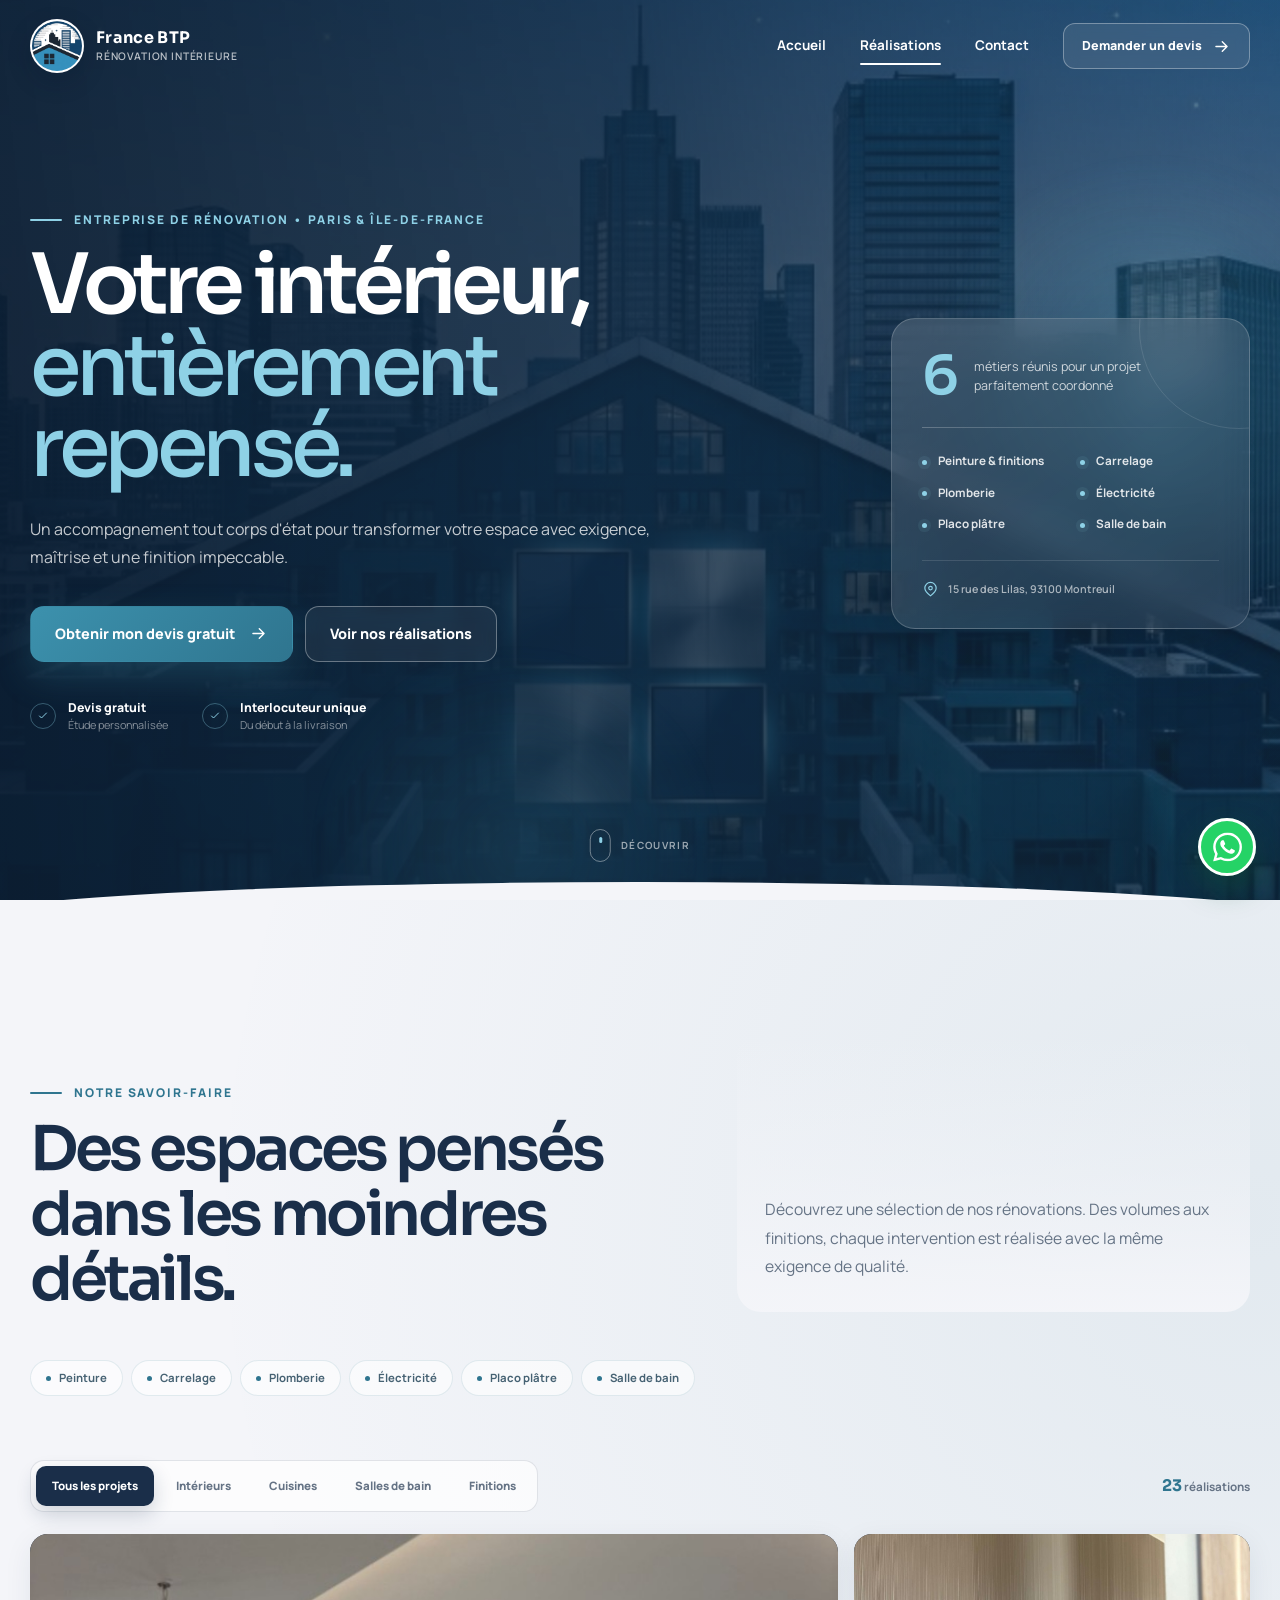
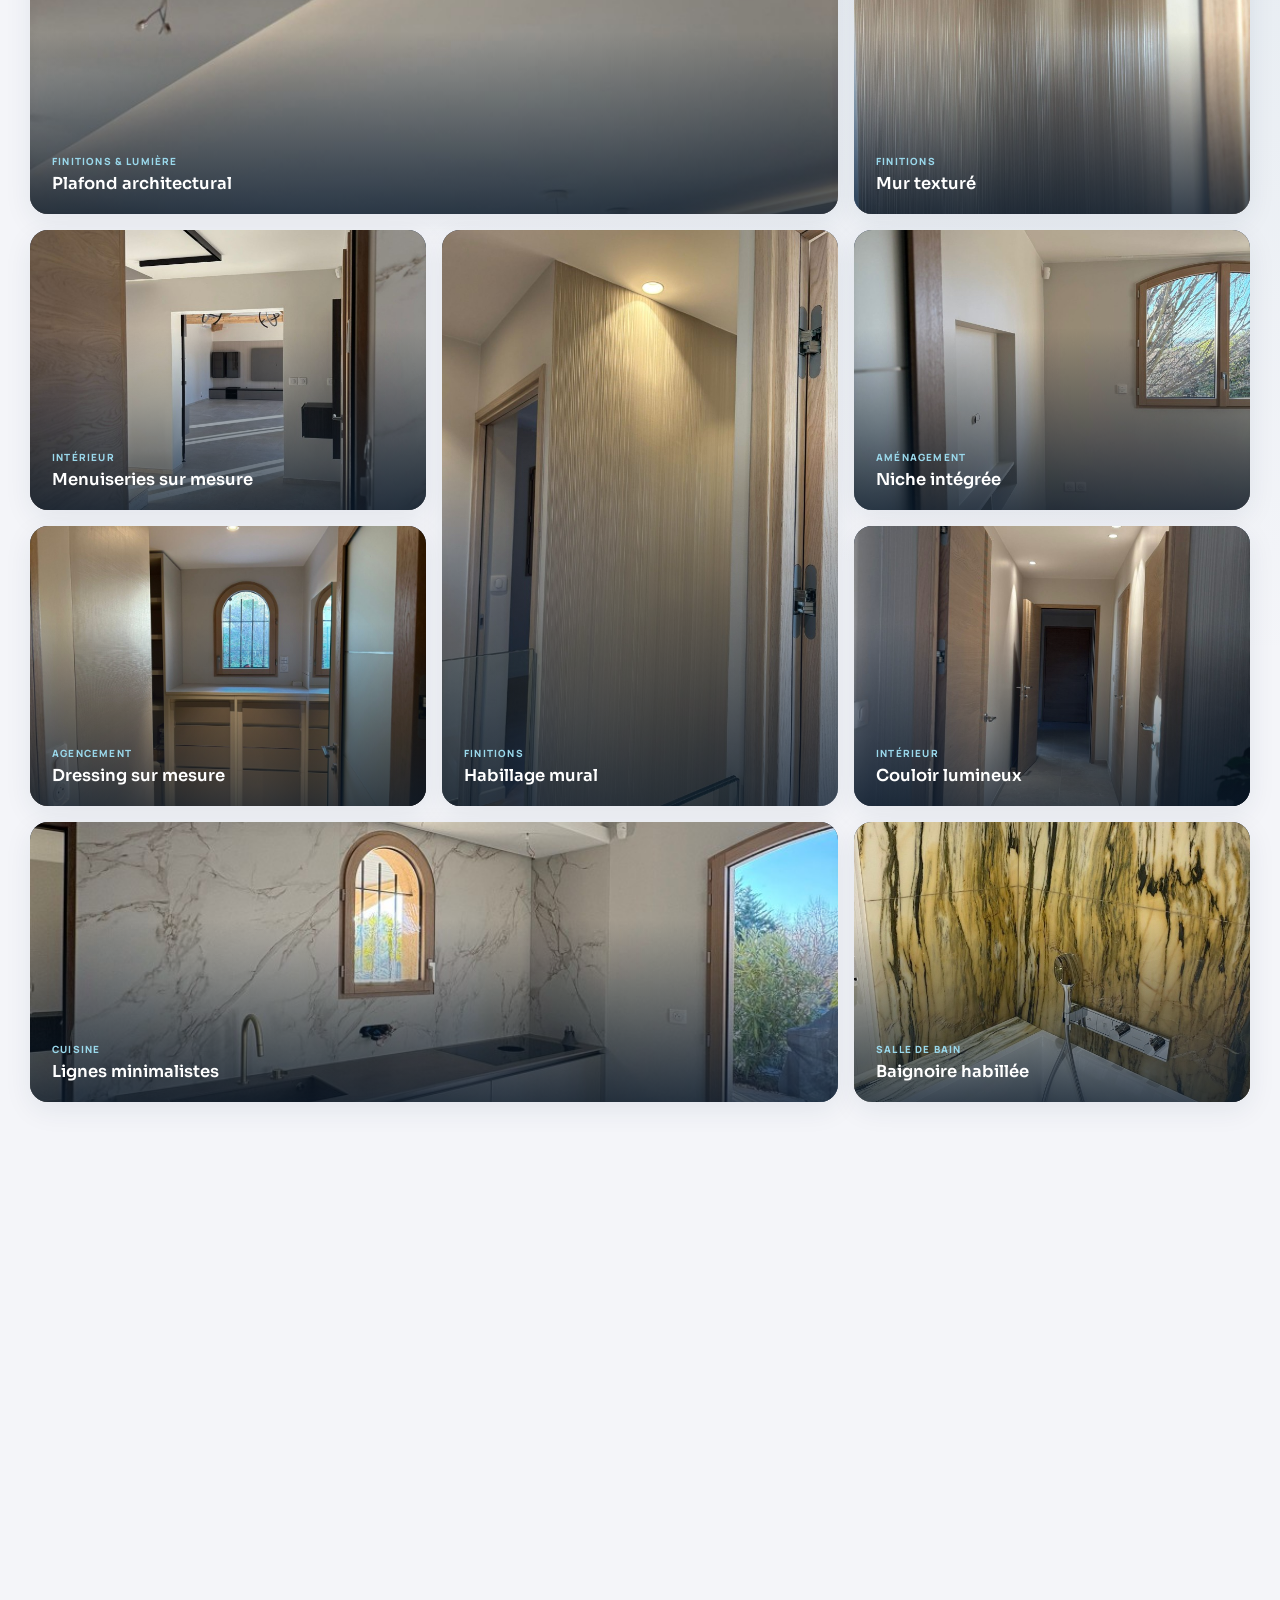
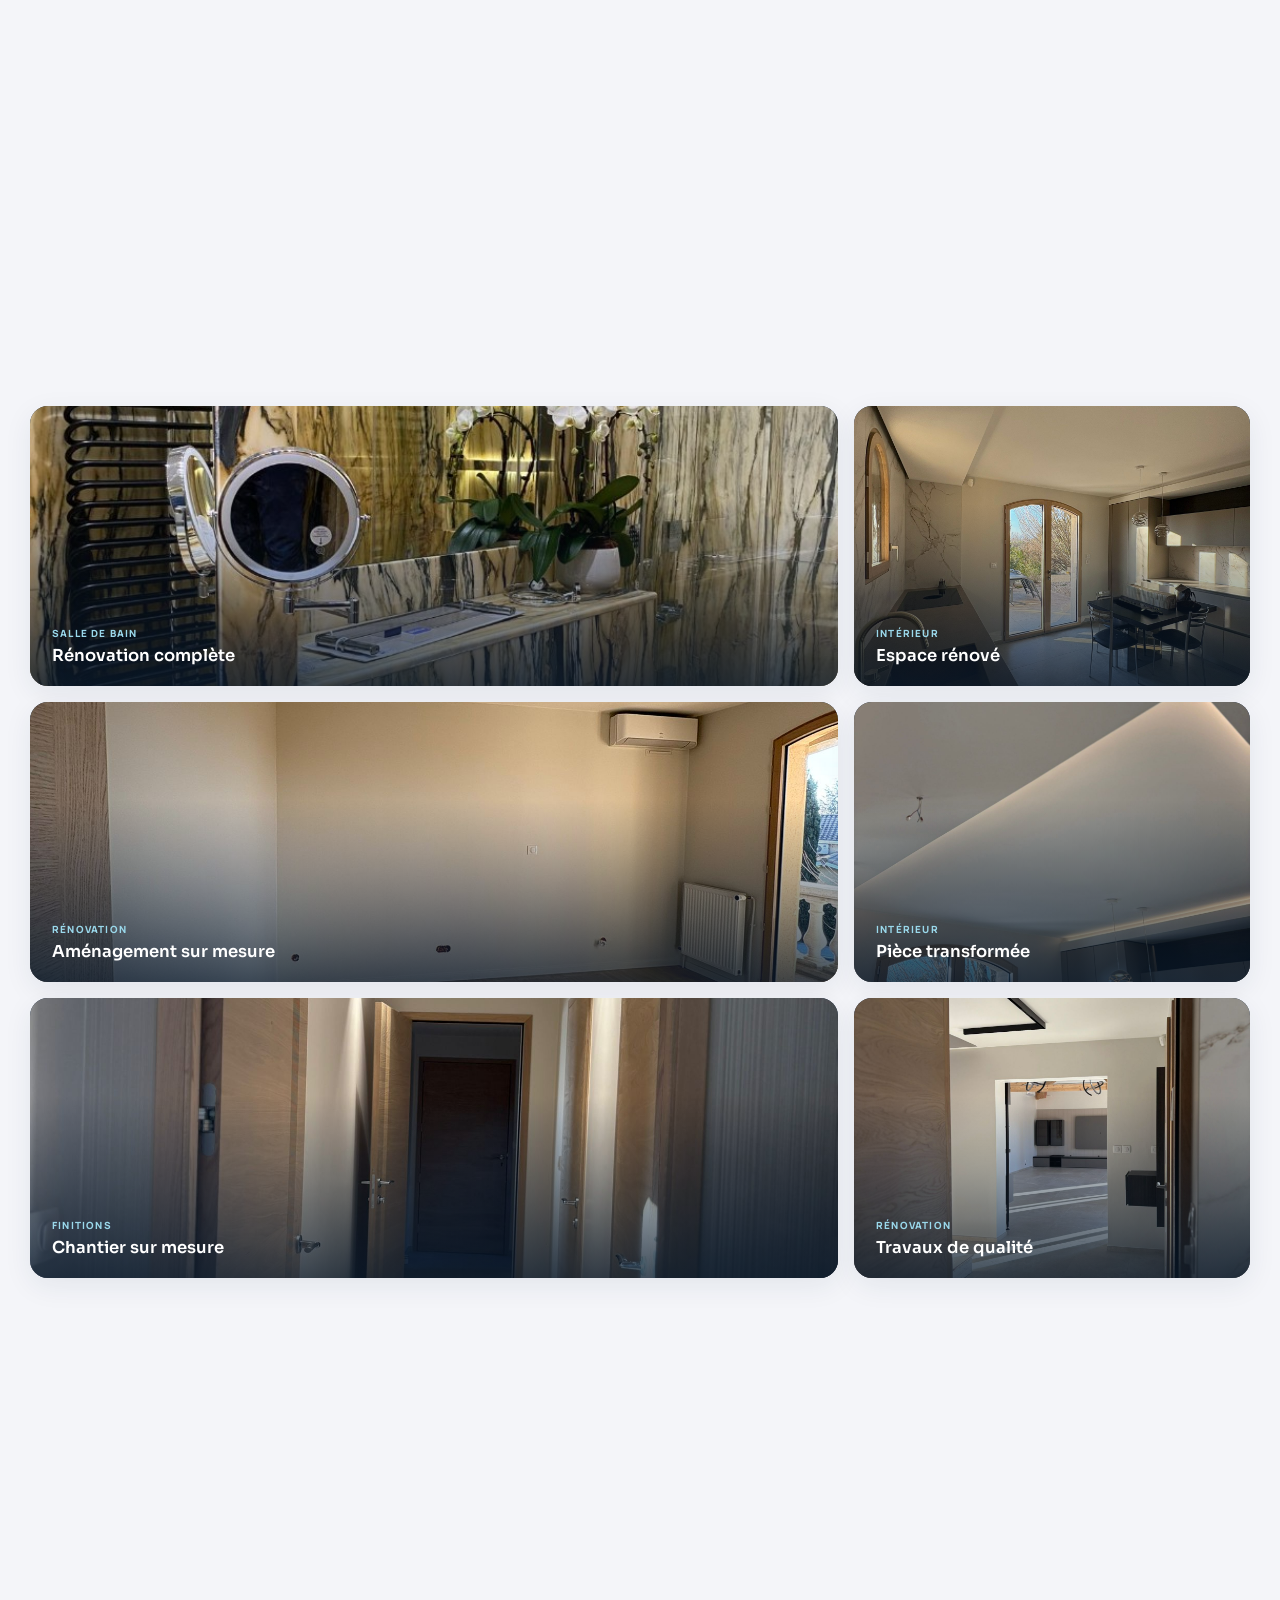
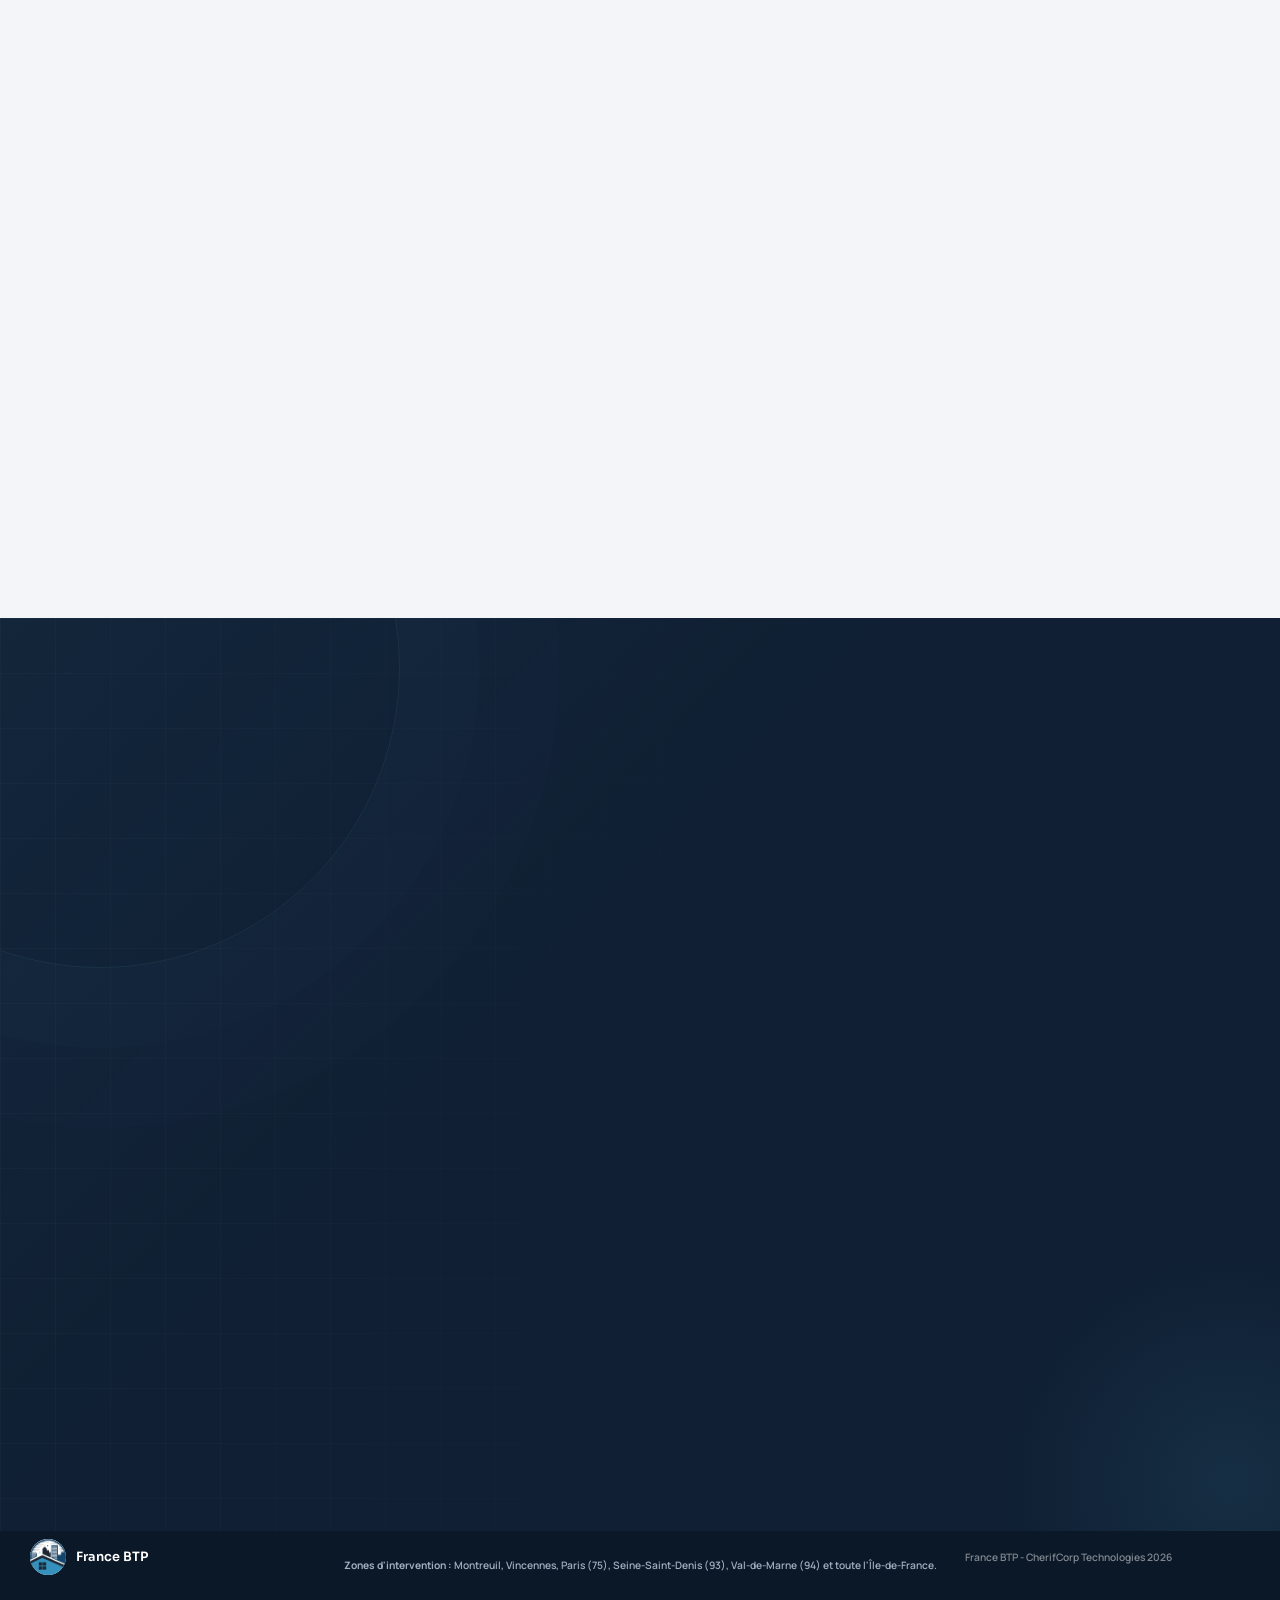
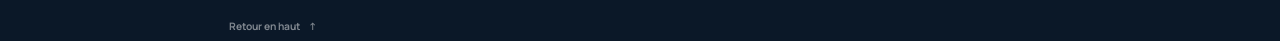
==== index.html @ ab1c6d35 "Enhance SEO, update portfolio layout, add video background and new project images" ====
<!doctype html>
<html lang="fr">
  <head>
    <meta charset="UTF-8" />
    <meta name="viewport" content="width=device-width, initial-scale=1.0" />
    <link rel="icon" type="image/png" href="assets/France_btp_logo_off-removebg-preview.png" />
    <link rel="apple-touch-icon" href="assets/France_btp_logo_off-removebg-preview.png" />
    <meta
      name="description"
      content="France BTP, votre entreprise de rénovation intérieure tout corps d'état (peinture, plomberie, électricité, salle de bain). Intervention rapide à Paris, Montreuil et toute l'Île-de-France."
    />
    <meta name="keywords" content="rénovation intérieure, entreprise de bâtiment, travaux Paris, rénovation Île-de-France, artisan BTP, aménagement sur mesure, devis travaux gratuit" />
    <meta name="theme-color" content="#1a2e49" />
    <title>France BTP | Entreprise de rénovation intérieure - Paris & Île-de-France</title>

    <script type="application/ld+json">
    {
      "@context": "https://schema.org",
      "@type": "HomeAndConstructionBusiness",
      "name": "France BTP",
      "description": "Spécialiste de la rénovation intérieure tout corps d'état.",
      "address": {
        "@type": "PostalAddress",
        "streetAddress": "15 rue des Lilas",
        "addressLocality": "Montreuil",
        "postalCode": "93100",
        "addressCountry": "FR"
      },
      "areaServed": ["Montreuil", "Paris", "Île-de-France"],
      "telephone": "+33665321016"
    }
    </script>
    <link rel="preconnect" href="https://fonts.googleapis.com" />
    <link rel="preconnect" href="https://fonts.gstatic.com" crossorigin />
    <link
      href="https://fonts.googleapis.com/css2?family=Manrope:wght@400;500;600;700;800&family=Sora:wght@500;600;700&display=swap"
      rel="stylesheet"
    />
    <link rel="stylesheet" href="styles.css" />
    <script src="script.js" defer></script>
  </head>

  <body>
    <a class="skip-link" href="#main-content">Aller au contenu</a>

    <header class="site-header" data-header>
      <div class="container nav-shell">
        <a class="brand" href="#accueil" aria-label="France BTP, retour à l'accueil">
          <span class="brand__logo">
            <img src="assets/France_btp_logo_off-removebg-preview.png" alt="Logo France BTP" />
          </span>
          <span class="brand__text">
            <strong>France BTP</strong>
            <small>Rénovation intérieure</small>
          </span>
        </a>

        <button
          class="menu-toggle"
          type="button"
          aria-expanded="false"
          aria-controls="primary-navigation"
          aria-label="Ouvrir le menu"
          data-menu-toggle
        >
          <span></span>
          <span></span>
        </button>

        <nav class="primary-nav" id="primary-navigation" aria-label="Navigation principale" data-nav>
          <a href="#accueil">Accueil</a>
          <a href="#realisations">Réalisations</a>
          <a href="#contact">Contact</a>
          <a class="nav-cta" href="#contact">
            Demander un devis
            <svg viewBox="0 0 24 24" aria-hidden="true">
              <path d="M5 12h14M13 6l6 6-6 6" />
            </svg>
          </a>
        </nav>
      </div>
    </header>

    <main id="main-content">
      <section class="hero" id="accueil" aria-labelledby="hero-title">
        <div class="hero__media" aria-hidden="true"></div>
        <div class="hero__overlay" aria-hidden="true"></div>
        <div class="hero__glow hero__glow--one" aria-hidden="true"></div>
        <div class="hero__glow hero__glow--two" aria-hidden="true"></div>

        <div class="container hero__inner">
          <div class="hero__content" data-reveal>
            <p class="eyebrow eyebrow--light">
              <span></span>
              Entreprise de rénovation • Paris & Île-de-France
            </p>
            <h1 id="hero-title">
              Votre intérieur,<br />
              <span>entièrement repensé.</span>
            </h1>
            <p class="hero__lead">
              Un accompagnement tout corps d'état pour transformer votre espace avec exigence,
              maîtrise et une finition impeccable.
            </p>

            <div class="hero__actions">
              <a class="button button--primary" href="#contact">
                Obtenir mon devis gratuit
                <svg viewBox="0 0 24 24" aria-hidden="true">
                  <path d="M5 12h14M13 6l6 6-6 6" />
                </svg>
              </a>
              <a class="button button--ghost" href="#realisations">
                Voir nos réalisations
              </a>
            </div>

            <div class="hero__proof" aria-label="Nos engagements">
              <div>
                <svg viewBox="0 0 24 24" aria-hidden="true">
                  <path d="m5 12 4 4L19 6" />
                </svg>
                <span><strong>Devis gratuit</strong><small>Étude personnalisée</small></span>
              </div>
              <div>
                <svg viewBox="0 0 24 24" aria-hidden="true">
                  <path d="m5 12 4 4L19 6" />
                </svg>
                <span><strong>Interlocuteur unique</strong><small>Du début à la livraison</small></span>
              </div>
            </div>
          </div>

          <aside class="hero-card" aria-label="Expertises France BTP" data-reveal data-reveal-delay="180">
            <div class="hero-card__top">
              <span class="hero-card__number">6</span>
              <p>métiers réunis pour un projet parfaitement coordonné</p>
            </div>
            <div class="hero-card__line"></div>
            <ul>
              <li>Peinture & finitions</li>
              <li>Carrelage</li>
              <li>Plomberie</li>
              <li>Électricité</li>
              <li>Placo plâtre</li>
              <li>Salle de bain</li>
            </ul>
            <address>
              <svg viewBox="0 0 24 24" aria-hidden="true">
                <path d="M20 10c0 5-8 11-8 11S4 15 4 10a8 8 0 1 1 16 0Z" />
                <circle cx="12" cy="10" r="2.5" />
              </svg>
              15 rue des Lilas, 93100 Montreuil
            </address>
          </aside>
        </div>

        <a class="scroll-cue" href="#realisations" aria-label="Découvrir nos réalisations">
          <span class="scroll-cue__mouse"><i></i></span>
          <small>Découvrir</small>
        </a>

        <div class="hero__curve" aria-hidden="true"></div>
      </section>

      <section class="portfolio section-pad" id="realisations" aria-labelledby="portfolio-title">
        <div class="container">
          <div class="section-heading" data-reveal>
            <div>
              <p class="eyebrow">
                <span></span>
                Notre savoir-faire
              </p>
              <h2 id="portfolio-title">Des espaces pensés<br />dans les moindres détails.</h2>
            </div>
            <div class="section-heading__right">
              <video
                class="section-heading__video"
                src="assets/Genarate_a_vidoe_D_graphic_d.mp4"
                autoplay
                muted
                loop
                playsinline
                aria-hidden="true"
              ></video>
              <div class="section-heading__video-overlay" aria-hidden="true"></div>
              <p>
                Découvrez une sélection de nos rénovations. Des volumes aux finitions, chaque
                intervention est réalisée avec la même exigence de qualité.
              </p>
            </div>
          </div>

          <div class="service-chips" aria-label="Nos spécialités" data-reveal>
            <span>Peinture</span>
            <span>Carrelage</span>
            <span>Plomberie</span>
            <span>Électricité</span>
            <span>Placo plâtre</span>
            <span>Salle de bain</span>
          </div>

          <div class="gallery-toolbar" data-reveal>
            <div class="gallery-filters" role="group" aria-label="Filtrer les réalisations">
              <button class="is-active" type="button" data-filter="all">Tous les projets</button>
              <button type="button" data-filter="interieur">Intérieurs</button>
              <button type="button" data-filter="cuisine">Cuisines</button>
              <button type="button" data-filter="salle-de-bain">Salles de bain</button>
              <button type="button" data-filter="finition">Finitions</button>
            </div>
            <p><span data-project-count>23</span> réalisations</p>
          </div>

          <div class="portfolio-grid" data-gallery>
            <article class="project-card project-card--wide" data-category="interieur finition" data-reveal>
              <button
                class="project-card__button"
                type="button"
                data-lightbox="assets/portfolio-01.png"
                data-title="Plafond architectural & éclairage"
              >
                <img
                  src="assets/portfolio-01.png"
                  alt="Plafond architectural avec éclairage indirect dans une cuisine rénovée"
                  width="768"
                  height="1024"
                />
                <span class="project-card__shade"></span>
                <span class="project-card__content">
                  <small>Finitions & lumière</small>
                  <strong>Plafond architectural</strong>
                </span>
                <span class="project-card__open" aria-hidden="true">
                  <svg viewBox="0 0 24 24"><path d="M8 3H3v5M16 3h5v5M8 21H3v-5M16 21h5v-5" /></svg>
                </span>
              </button>
            </article>

            <article class="project-card" data-category="finition interieur" data-reveal>
              <button
                class="project-card__button"
                type="button"
                data-lightbox="assets/portfolio-02.png"
                data-title="Revêtement mural texturé"
              >
                <img
                  src="assets/portfolio-02.png"
                  alt="Mur décoratif texturé aux tons naturels"
                  width="768"
                  height="1024"
                  loading="lazy"
                />
                <span class="project-card__shade"></span>
                <span class="project-card__content"><small>Finitions</small><strong>Mur texturé</strong></span>
                <span class="project-card__open" aria-hidden="true">
                  <svg viewBox="0 0 24 24"><path d="M8 3H3v5M16 3h5v5M8 21H3v-5M16 21h5v-5" /></svg>
                </span>
              </button>
            </article>

            <article class="project-card" data-category="interieur finition" data-reveal>
              <button
                class="project-card__button"
                type="button"
                data-lightbox="assets/portfolio-03.png"
                data-title="Menuiseries & circulation"
              >
                <img
                  src="assets/portfolio-03.png"
                  alt="Passage intérieur rénové avec menuiseries bois"
                  width="768"
                  height="1024"
                  loading="lazy"
                />
                <span class="project-card__shade"></span>
                <span class="project-card__content"><small>Intérieur</small><strong>Menuiseries sur mesure</strong></span>
                <span class="project-card__open" aria-hidden="true">
                  <svg viewBox="0 0 24 24"><path d="M8 3H3v5M16 3h5v5M8 21H3v-5M16 21h5v-5" /></svg>
                </span>
              </button>
            </article>

            <article class="project-card project-card--tall" data-category="interieur finition" data-reveal>
              <button
                class="project-card__button"
                type="button"
                data-lightbox="assets/portfolio-04.png"
                data-title="Habillage mural & éclairage"
              >
                <img
                  src="assets/portfolio-04.png"
                  alt="Habillage mural texturé éclairé par un spot encastré"
                  width="768"
                  height="1024"
                  loading="lazy"
                />
                <span class="project-card__shade"></span>
                <span class="project-card__content"><small>Finitions</small><strong>Habillage mural</strong></span>
                <span class="project-card__open" aria-hidden="true">
                  <svg viewBox="0 0 24 24"><path d="M8 3H3v5M16 3h5v5M8 21H3v-5M16 21h5v-5" /></svg>
                </span>
              </button>
            </article>

            <article class="project-card project-card--wide" data-category="cuisine interieur" data-reveal>
              <button
                class="project-card__button"
                type="button"
                data-lightbox="assets/portfolio-05.png"
                data-title="Cuisine minimaliste"
              >
                <img
                  src="assets/portfolio-05.png"
                  alt="Cuisine rénovée minimaliste avec crédence effet marbre"
                  width="768"
                  height="1024"
                  loading="lazy"
                />
                <span class="project-card__shade"></span>
                <span class="project-card__content"><small>Cuisine</small><strong>Lignes minimalistes</strong></span>
                <span class="project-card__open" aria-hidden="true">
                  <svg viewBox="0 0 24 24"><path d="M8 3H3v5M16 3h5v5M8 21H3v-5M16 21h5v-5" /></svg>
                </span>
              </button>
            </article>

            <article class="project-card" data-category="interieur" data-reveal>
              <button
                class="project-card__button"
                type="button"
                data-lightbox="assets/portfolio-06.png"
                data-title="Aménagement mural intégré"
              >
                <img
                  src="assets/portfolio-06.png"
                  alt="Pièce claire avec niche murale intégrée"
                  width="768"
                  height="1024"
                  loading="lazy"
                />
                <span class="project-card__shade"></span>
                <span class="project-card__content"><small>Aménagement</small><strong>Niche intégrée</strong></span>
                <span class="project-card__open" aria-hidden="true">
                  <svg viewBox="0 0 24 24"><path d="M8 3H3v5M16 3h5v5M8 21H3v-5M16 21h5v-5" /></svg>
                </span>
              </button>
            </article>

            <article class="project-card" data-category="interieur finition" data-reveal>
              <button
                class="project-card__button"
                type="button"
                data-lightbox="assets/portfolio-07.png"
                data-title="Dressing sur mesure"
              >
                <img
                  src="assets/portfolio-07.png"
                  alt="Dressing sur mesure autour d'une fenêtre cintrée"
                  width="768"
                  height="1024"
                  loading="lazy"
                />
                <span class="project-card__shade"></span>
                <span class="project-card__content"><small>Agencement</small><strong>Dressing sur mesure</strong></span>
                <span class="project-card__open" aria-hidden="true">
                  <svg viewBox="0 0 24 24"><path d="M8 3H3v5M16 3h5v5M8 21H3v-5M16 21h5v-5" /></svg>
                </span>
              </button>
            </article>

            <article class="project-card project-card--wide" data-category="interieur finition" data-reveal>
              <button
                class="project-card__button"
                type="button"
                data-lightbox="assets/portfolio-08.png"
                data-title="Rénovation complète d'une chambre"
              >
                <img
                  src="assets/portfolio-08.png"
                  alt="Chambre rénovée avec parquet et murs aux tons doux"
                  width="768"
                  height="1024"
                  loading="lazy"
                />
                <span class="project-card__shade"></span>
                <span class="project-card__content"><small>Intérieur</small><strong>Chambre rénovée</strong></span>
                <span class="project-card__open" aria-hidden="true">
                  <svg viewBox="0 0 24 24"><path d="M8 3H3v5M16 3h5v5M8 21H3v-5M16 21h5v-5" /></svg>
                </span>
              </button>
            </article>

            <article class="project-card" data-category="interieur finition" data-reveal>
              <button
                class="project-card__button"
                type="button"
                data-lightbox="assets/portfolio-09.png"
                data-title="Circulation intérieure"
              >
                <img
                  src="assets/portfolio-09.png"
                  alt="Couloir rénové avec portes bois et spots encastrés"
                  width="768"
                  height="1024"
                  loading="lazy"
                />
                <span class="project-card__shade"></span>
                <span class="project-card__content"><small>Intérieur</small><strong>Couloir lumineux</strong></span>
                <span class="project-card__open" aria-hidden="true">
                  <svg viewBox="0 0 24 24"><path d="M8 3H3v5M16 3h5v5M8 21H3v-5M16 21h5v-5" /></svg>
                </span>
              </button>
            </article>

            <article class="project-card project-card--wide" data-category="salle-de-bain" data-reveal>
              <button
                class="project-card__button"
                type="button"
                data-lightbox="assets/portfolio-10.png"
                data-title="Vasque en pierre naturelle"
              >
                <img
                  src="assets/portfolio-10.png"
                  alt="Vasque et murs en pierre naturelle dans une salle de bain"
                  width="768"
                  height="1024"
                  loading="lazy"
                />
                <span class="project-card__shade"></span>
                <span class="project-card__content"><small>Salle de bain</small><strong>Pierre naturelle</strong></span>
                <span class="project-card__open" aria-hidden="true">
                  <svg viewBox="0 0 24 24"><path d="M8 3H3v5M16 3h5v5M8 21H3v-5M16 21h5v-5" /></svg>
                </span>
              </button>
            </article>

            <article class="project-card" data-category="salle-de-bain" data-reveal>
              <button
                class="project-card__button"
                type="button"
                data-lightbox="assets/portfolio-11.png"
                data-title="Baignoire & marbre"
              >
                <img
                  src="assets/portfolio-11.png"
                  alt="Baignoire encastrée entourée de marbre veiné"
                  width="768"
                  height="1024"
                  loading="lazy"
                />
                <span class="project-card__shade"></span>
                <span class="project-card__content"><small>Salle de bain</small><strong>Baignoire habillée</strong></span>
                <span class="project-card__open" aria-hidden="true">
                  <svg viewBox="0 0 24 24"><path d="M8 3H3v5M16 3h5v5M8 21H3v-5M16 21h5v-5" /></svg>
                </span>
              </button>
            </article>

            <article class="project-card project-card--wide" data-category="cuisine interieur" data-reveal>
              <button
                class="project-card__button"
                type="button"
                data-lightbox="assets/portfolio-12.png"
                data-title="Cuisine ouverte sur l'extérieur"
              >
                <img
                  src="assets/portfolio-12.png"
                  alt="Cuisine contemporaine rénovée ouverte sur une terrasse"
                  width="768"
                  height="1024"
                  loading="lazy"
                />
                <span class="project-card__shade"></span>
                <span class="project-card__content"><small>Cuisine</small><strong>Espace ouvert & fluide</strong></span>
                <span class="project-card__open" aria-hidden="true">
                  <svg viewBox="0 0 24 24"><path d="M8 3H3v5M16 3h5v5M8 21H3v-5M16 21h5v-5" /></svg>
                </span>
              </button>
            </article>

            <article class="project-card project-card--wide" data-category="salle-de-bain" data-reveal>
              <button
                class="project-card__button"
                type="button"
                data-lightbox="assets/portfolio-13.png"
                data-title="Salle de bain complète"
              >
                <img
                  src="assets/portfolio-13.png"
                  alt="Salle de bain complète en pierre avec douche vitrée"
                  width="768"
                  height="1024"
                  loading="lazy"
                />
                <span class="project-card__shade"></span>
                <span class="project-card__content"><small>Salle de bain</small><strong>Rénovation complète</strong></span>
                <span class="project-card__open" aria-hidden="true">
                  <svg viewBox="0 0 24 24"><path d="M8 3H3v5M16 3h5v5M8 21H3v-5M16 21h5v-5" /></svg>
                </span>
              </button>
            </article>
            <!-- Photos2 batch -->
            <article class="project-card project-card--wide" data-category="interieur finition" data-reveal>
              <button
                class="project-card__button"
                type="button"
                data-lightbox="assets/Photos2/WhatsApp Image 2026-07-21.jpeg"
                data-title="Rénovation intérieure"
              >
                <img
                  src="assets/Photos2/WhatsApp Image 2026-07-21.jpeg"
                  alt="Rénovation intérieure par France BTP"
                  width="768"
                  height="1024"
                  loading="lazy"
                />
                <span class="project-card__shade"></span>
                <span class="project-card__content"><small>Rénovation</small><strong>Aménagement sur mesure</strong></span>
                <span class="project-card__open" aria-hidden="true">
                  <svg viewBox="0 0 24 24"><path d="M8 3H3v5M16 3h5v5M8 21H3v-5M16 21h5v-5" /></svg>
                </span>
              </button>
            </article>

            <article class="project-card" data-category="interieur" data-reveal>
              <button
                class="project-card__button"
                type="button"
                data-lightbox="assets/Photos2/WhatsApp Image 2026-07-21 at 10.47.23 AM.jpeg"
                data-title="Travaux intérieurs"
              >
                <img
                  src="assets/Photos2/WhatsApp Image 2026-07-21 at 10.47.23 AM.jpeg"
                  alt="Travaux intérieurs réalisés par France BTP"
                  width="768"
                  height="1024"
                  loading="lazy"
                />
                <span class="project-card__shade"></span>
                <span class="project-card__content"><small>Intérieur</small><strong>Finitions soignées</strong></span>
                <span class="project-card__open" aria-hidden="true">
                  <svg viewBox="0 0 24 24"><path d="M8 3H3v5M16 3h5v5M8 21H3v-5M16 21h5v-5" /></svg>
                </span>
              </button>
            </article>

            <article class="project-card project-card--tall" data-category="interieur finition" data-reveal>
              <button
                class="project-card__button"
                type="button"
                data-lightbox="assets/Photos2/WhatsApp Image 2026-07-21 at 10.47.23 AM2.jpeg"
                data-title="Rénovation complète"
              >
                <img
                  src="assets/Photos2/WhatsApp Image 2026-07-21 at 10.47.23 AM2.jpeg"
                  alt="Rénovation complète réalisée par France BTP"
                  width="768"
                  height="1024"
                  loading="lazy"
                />
                <span class="project-card__shade"></span>
                <span class="project-card__content"><small>Finitions</small><strong>Rénovation complète</strong></span>
                <span class="project-card__open" aria-hidden="true">
                  <svg viewBox="0 0 24 24"><path d="M8 3H3v5M16 3h5v5M8 21H3v-5M16 21h5v-5" /></svg>
                </span>
              </button>
            </article>

            <article class="project-card" data-category="interieur" data-reveal>
              <button
                class="project-card__button"
                type="button"
                data-lightbox="assets/Photos2/WhatsApp Image 2026-07-21 at 10.47.23 AM3.jpeg"
                data-title="Détail intérieur"
              >
                <img
                  src="assets/Photos2/WhatsApp Image 2026-07-21 at 10.47.23 AM3.jpeg"
                  alt="Détail de travaux intérieurs France BTP"
                  width="768"
                  height="1024"
                  loading="lazy"
                />
                <span class="project-card__shade"></span>
                <span class="project-card__content"><small>Intérieur</small><strong>Espace rénové</strong></span>
                <span class="project-card__open" aria-hidden="true">
                  <svg viewBox="0 0 24 24"><path d="M8 3H3v5M16 3h5v5M8 21H3v-5M16 21h5v-5" /></svg>
                </span>
              </button>
            </article>

            <article class="project-card project-card--wide" data-category="interieur finition" data-reveal>
              <button
                class="project-card__button"
                type="button"
                data-lightbox="assets/Photos2/WhatsApp Image 2026-07-21 at 10.48.54.jpeg"
                data-title="Chantier finition"
              >
                <img
                  src="assets/Photos2/WhatsApp Image 2026-07-21 at 10.48.54.jpeg"
                  alt="Chantier finition France BTP"
                  width="768"
                  height="1024"
                  loading="lazy"
                />
                <span class="project-card__shade"></span>
                <span class="project-card__content"><small>Finitions</small><strong>Chantier sur mesure</strong></span>
                <span class="project-card__open" aria-hidden="true">
                  <svg viewBox="0 0 24 24"><path d="M8 3H3v5M16 3h5v5M8 21H3v-5M16 21h5v-5" /></svg>
                </span>
              </button>
            </article>

            <article class="project-card" data-category="interieur" data-reveal>
              <button
                class="project-card__button"
                type="button"
                data-lightbox="assets/Photos2/WhatsApp Image 2026-07-21 at 10.48.jpeg"
                data-title="Rénovation de pièce"
              >
                <img
                  src="assets/Photos2/WhatsApp Image 2026-07-21 at 10.48.jpeg"
                  alt="Rénovation de pièce par France BTP"
                  width="768"
                  height="1024"
                  loading="lazy"
                />
                <span class="project-card__shade"></span>
                <span class="project-card__content"><small>Intérieur</small><strong>Pièce transformée</strong></span>
                <span class="project-card__open" aria-hidden="true">
                  <svg viewBox="0 0 24 24"><path d="M8 3H3v5M16 3h5v5M8 21H3v-5M16 21h5v-5" /></svg>
                </span>
              </button>
            </article>

            <article class="project-card" data-category="interieur finition" data-reveal>
              <button
                class="project-card__button"
                type="button"
                data-lightbox="assets/Photos2/WhatsApp Image 2026-07-2.jpeg"
                data-title="Travaux de rénovation"
              >
                <img
                  src="assets/Photos2/WhatsApp Image 2026-07-2.jpeg"
                  alt="Travaux de rénovation France BTP"
                  width="768"
                  height="1024"
                  loading="lazy"
                />
                <span class="project-card__shade"></span>
                <span class="project-card__content"><small>Rénovation</small><strong>Travaux de qualité</strong></span>
                <span class="project-card__open" aria-hidden="true">
                  <svg viewBox="0 0 24 24"><path d="M8 3H3v5M16 3h5v5M8 21H3v-5M16 21h5v-5" /></svg>
                </span>
              </button>
            </article>

            <article class="project-card project-card--wide" data-category="interieur" data-reveal>
              <button
                class="project-card__button"
                type="button"
                data-lightbox="assets/Photos2/WhatsApp Image 2026-07-21 at 10.4.jpeg"
                data-title="Vue d'ensemble"
              >
                <img
                  src="assets/Photos2/WhatsApp Image 2026-07-21 at 10.4.jpeg"
                  alt="Vue d'ensemble d'une rénovation France BTP"
                  width="768"
                  height="1024"
                  loading="lazy"
                />
                <span class="project-card__shade"></span>
                <span class="project-card__content"><small>Intérieur</small><strong>Vue d'ensemble</strong></span>
                <span class="project-card__open" aria-hidden="true">
                  <svg viewBox="0 0 24 24"><path d="M8 3H3v5M16 3h5v5M8 21H3v-5M16 21h5v-5" /></svg>
                </span>
              </button>
            </article>

            <article class="project-card" data-category="finition interieur" data-reveal>
              <button
                class="project-card__button"
                type="button"
                data-lightbox="assets/Photos2/WhatsApp Image 2026-072.jpeg"
                data-title="Finitions d'exception"
              >
                <img
                  src="assets/Photos2/WhatsApp Image 2026-072.jpeg"
                  alt="Finitions d'exception réalisées par France BTP"
                  width="768"
                  height="1024"
                  loading="lazy"
                />
                <span class="project-card__shade"></span>
                <span class="project-card__content"><small>Finitions</small><strong>Finitions d'exception</strong></span>
                <span class="project-card__open" aria-hidden="true">
                  <svg viewBox="0 0 24 24"><path d="M8 3H3v5M16 3h5v5M8 21H3v-5M16 21h5v-5" /></svg>
                </span>
              </button>
            </article>

            <article class="project-card" data-category="interieur finition" data-reveal>
              <button
                class="project-card__button"
                type="button"
                data-lightbox="assets/Photos2/WhatsApp Image 2026.jpeg"
                data-title="Réalisation récente"
              >
                <img
                  src="assets/Photos2/WhatsApp Image 2026.jpeg"
                  alt="Réalisation récente France BTP"
                  width="768"
                  height="1024"
                  loading="lazy"
                />
                <span class="project-card__shade"></span>
                <span class="project-card__content"><small>Rénovation</small><strong>Réalisation récente</strong></span>
                <span class="project-card__open" aria-hidden="true">
                  <svg viewBox="0 0 24 24"><path d="M8 3H3v5M16 3h5v5M8 21H3v-5M16 21h5v-5" /></svg>
                </span>
              </button>
            </article>
          </div>

          <div class="portfolio-cta" data-reveal>
            <div>
              <span>Vous avez un projet ?</span>
              <h3>Imaginons ensemble votre futur intérieur.</h3>
            </div>
            <a class="text-link" href="#contact">
              Parler de mon projet
              <span aria-hidden="true">↗</span>
            </a>
          </div>
        </div>
      </section>

      <section class="contact section-pad" id="contact" aria-labelledby="contact-title">
        <div class="contact__orb contact__orb--one" aria-hidden="true"></div>
        <div class="contact__orb contact__orb--two" aria-hidden="true"></div>

        <div class="container contact__grid">
          <div class="contact__content" data-reveal>
            <p class="eyebrow eyebrow--light">
              <span></span>
              Parlons de votre projet
            </p>
            <h2 id="contact-title">Un projet en tête ?<br /><span>Donnons-lui vie.</span></h2>
            <p class="contact__lead">
              Décrivez-nous votre besoin. Nous vous recontactons pour comprendre votre projet et
              préparer une estimation personnalisée.
            </p>

            <div class="contact__details">
              <a
                href="https://maps.google.com/?q=15+rue+des+lilas+Montreuil+93100"
                target="_blank"
                rel="noopener noreferrer"
              >
                <span class="contact__icon">
                  <svg viewBox="0 0 24 24" aria-hidden="true">
                    <path d="M20 10c0 5-8 11-8 11S4 15 4 10a8 8 0 1 1 16 0Z" />
                    <circle cx="12" cy="10" r="2.5" />
                  </svg>
                </span>
                <span><small>Nous trouver</small><strong>15 rue des Lilas<br />93100 Montreuil</strong></span>
              </a>
              <a href="https://wa.me/33665321016" target="_blank" rel="noopener noreferrer">
                <span class="contact__icon">
                  <svg class="whatsapp-mark" viewBox="0 0 24 24" aria-hidden="true">
                    <path
                      d="M17.47 14.38c-.3-.15-1.76-.87-2.03-.97-.27-.1-.47-.15-.67.15-.2.3-.77.97-.94 1.16-.17.2-.35.22-.64.08-.3-.15-1.26-.46-2.39-1.48-.88-.79-1.48-1.76-1.65-2.06-.17-.3-.02-.46.13-.61.13-.13.3-.35.45-.52.15-.17.2-.3.3-.5.1-.2.05-.37-.03-.52-.07-.15-.67-1.61-.92-2.21-.24-.58-.49-.5-.67-.51h-.57c-.2 0-.52.07-.79.37-.27.3-1.04 1.02-1.04 2.48s1.07 2.88 1.21 3.07c.15.2 2.1 3.2 5.08 4.49.71.31 1.26.49 1.69.63.71.23 1.36.19 1.87.12.57-.09 1.76-.72 2.01-1.41.25-.69.25-1.29.17-1.41-.07-.12-.27-.2-.57-.35m-5.42 7.4h-.01a9.87 9.87 0 0 1-5.03-1.38l-.36-.21-3.74.98 1-3.65-.24-.37a9.86 9.86 0 0 1-1.51-5.26C2.16 6.44 6.6 2 12.05 2a9.8 9.8 0 0 1 7.02 2.91 9.82 9.82 0 0 1 2.9 7.02c0 5.45-4.44 9.88-9.89 9.88m8.41-18.3A11.8 11.8 0 0 0 12.05 0C5.5 0 .16 5.34.16 11.89c0 2.1.55 4.14 1.59 5.95L.06 24l6.3-1.65a11.9 11.9 0 0 0 5.69 1.45h.01c6.55 0 11.89-5.34 11.89-11.89a11.82 11.82 0 0 0-3.49-8.41Z"
                    />
                  </svg>
                </span>
                <span><small>WhatsApp</small><strong>06 65 32 10 16</strong></span>
              </a>
            </div>

            <div class="contact__promise">
              <svg viewBox="0 0 24 24" aria-hidden="true">
                <path d="m5 12 4 4L19 6" />
              </svg>
              Étude claire, conseils transparents et devis sans engagement.
            </div>
          </div>

          <div class="form-card" data-reveal data-reveal-delay="160">
            <div class="form-card__heading">
              <div>
                <small>Votre demande</small>
                <h3>Comment pouvons-nous vous aider ?</h3>
              </div>
              <span class="form-card__step">Réponse rapide</span>
            </div>

            <div class="form-mode" role="group" aria-label="Type de formulaire">
              <button class="is-active" type="button" data-form-mode="simple">
                Contact rapide
              </button>
              <button type="button" data-form-mode="detailed">
                Devis détaillé
              </button>
              <span class="form-mode__indicator" aria-hidden="true"></span>
            </div>

            <form action="https://formsubmit.co/francebtp26@gmail.com" method="POST" data-contact-form>
              <input type="hidden" name="_subject" value="Nouvelle demande depuis France BTP" />
              <input type="hidden" name="_captcha" value="false" />
              <input type="hidden" name="Type_de_demande" value="Contact rapide" data-request-type />

              <div class="form-row">
                <label class="field">
                  <span>Nom complet</span>
                  <input type="text" name="Nom" placeholder="Votre nom" autocomplete="name" required />
                </label>
                <label class="field">
                  <span>Adresse email</span>
                  <input
                    type="email"
                    name="Email"
                    placeholder="vous@exemple.fr"
                    autocomplete="email"
                    required
                  />
                </label>
              </div>

              <fieldset class="detailed-fields" data-detailed-fields disabled aria-hidden="true">
                <div class="form-row">
                  <label class="field">
                    <span>Type de projet</span>
                    <select name="Type_de_projet">
                      <option value="" selected disabled>Choisir un projet</option>
                      <option>Rénovation complète</option>
                      <option>Cuisine</option>
                      <option>Salle de bain</option>
                      <option>Peinture & finitions</option>
                      <option>Électricité / plomberie</option>
                      <option>Autre projet</option>
                    </select>
                  </label>
                  <label class="field">
                    <span>Budget estimé</span>
                    <select name="Budget">
                      <option value="" selected disabled>Choisir un budget</option>
                      <option>Moins de 5 000 €</option>
                      <option>5 000 € – 15 000 €</option>
                      <option>15 000 € – 30 000 €</option>
                      <option>30 000 € – 60 000 €</option>
                      <option>Plus de 60 000 €</option>
                      <option>À définir</option>
                    </select>
                  </label>
                </div>
                <div class="form-row">
                  <label class="field">
                    <span>Lieu des travaux</span>
                    <input
                      type="text"
                      name="Localisation"
                      placeholder="Ville ou code postal"
                      autocomplete="postal-code"
                    />
                  </label>
                  <label class="field">
                    <span>Délai souhaité</span>
                    <select name="Delai">
                      <option value="" selected disabled>Quand souhaitez-vous démarrer ?</option>
                      <option>Dès que possible</option>
                      <option>Dans 1 à 3 mois</option>
                      <option>Dans 3 à 6 mois</option>
                      <option>Plus de 6 mois</option>
                      <option>Je ne sais pas encore</option>
                    </select>
                  </label>
                </div>
              </fieldset>

              <label class="field">
                <span>Votre message</span>
                <textarea
                  name="Message"
                  rows="5"
                  placeholder="Parlez-nous de votre projet, de vos envies et de l'espace à rénover..."
                  required
                ></textarea>
              </label>

              <div class="form-card__footer">
                <p>
                  En envoyant ce formulaire, vous acceptez d'être recontacté au sujet de votre
                  demande.
                </p>
                <button class="button button--submit" type="submit">
                  Envoyer ma demande
                  <svg viewBox="0 0 24 24" aria-hidden="true">
                    <path d="M5 12h14M13 6l6 6-6 6" />
                  </svg>
                </button>
              </div>
            </form>
          </div>
        </div>
      </section>
    </main>

    <footer class="site-footer">
      <div class="container">
        <a class="footer-brand" href="#accueil">
          <span class="footer-brand__logo">
            <img src="assets/France_btp_logo_off-removebg-preview.png" alt="" width="48" height="48" />
          </span>
          <span>France BTP</span>
        </a>
        <div class="footer-seo" style="font-size: 0.85rem; margin-top: 1rem; color: #a0aec0; text-align: center;">
          <p><strong>Zones d'intervention :</strong> Montreuil, Vincennes, Paris (75), Seine-Saint-Denis (93), Val-de-Marne (94) et toute l'Île-de-France.</p>
        </div>
        <p>France BTP - CherifCorp Technologies 2026</p>
        <a href="#accueil" aria-label="Retour en haut de la page">
          Retour en haut
          <span aria-hidden="true">↑</span>
        </a>
      </div>
    </footer>

    <a
      class="whatsapp-float"
      href="https://wa.me/33665321016"
      target="_blank"
      rel="noopener noreferrer"
      aria-label="Contacter France BTP sur WhatsApp"
    >
      <span class="whatsapp-float__pulse" aria-hidden="true"></span>
      <span class="whatsapp-float__label">Parlons de votre projet</span>
      <span class="whatsapp-float__icon">
        <svg viewBox="0 0 24 24" aria-hidden="true">
          <path
            d="M17.47 14.38c-.3-.15-1.76-.87-2.03-.97-.27-.1-.47-.15-.67.15-.2.3-.77.97-.94 1.16-.17.2-.35.22-.64.08-.3-.15-1.26-.46-2.39-1.48-.88-.79-1.48-1.76-1.65-2.06-.17-.3-.02-.46.13-.61.13-.13.3-.35.45-.52.15-.17.2-.3.3-.5.1-.2.05-.37-.03-.52-.07-.15-.67-1.61-.92-2.21-.24-.58-.49-.5-.67-.51h-.57c-.2 0-.52.07-.79.37-.27.3-1.04 1.02-1.04 2.48s1.07 2.88 1.21 3.07c.15.2 2.1 3.2 5.08 4.49.71.31 1.26.49 1.69.63.71.23 1.36.19 1.87.12.57-.09 1.76-.72 2.01-1.41.25-.69.25-1.29.17-1.41-.07-.12-.27-.2-.57-.35m-5.42 7.4h-.01a9.87 9.87 0 0 1-5.03-1.38l-.36-.21-3.74.98 1-3.65-.24-.37a9.86 9.86 0 0 1-1.51-5.26C2.16 6.44 6.6 2 12.05 2a9.8 9.8 0 0 1 7.02 2.91 9.82 9.82 0 0 1 2.9 7.02c0 5.45-4.44 9.88-9.89 9.88m8.41-18.3A11.8 11.8 0 0 0 12.05 0C5.5 0 .16 5.34.16 11.89c0 2.1.55 4.14 1.59 5.95L.06 24l6.3-1.65a11.9 11.9 0 0 0 5.69 1.45h.01c6.55 0 11.89-5.34 11.89-11.89a11.82 11.82 0 0 0-3.49-8.41Z"
          />
        </svg>
      </span>
    </a>

    <dialog class="lightbox" data-lightbox-dialog aria-label="Aperçu de la réalisation">
      <button class="lightbox__close" type="button" aria-label="Fermer l'aperçu" data-lightbox-close>
        <svg viewBox="0 0 24 24" aria-hidden="true">
          <path d="m6 6 12 12M18 6 6 18" />
        </svg>
      </button>
      <figure>
        <img src="" alt="" data-lightbox-image />
        <figcaption data-lightbox-caption></figcaption>
      </figure>
    </dialog>
  </body>
</html>
---- styles.css ----
:root {
  --cerulean: #2f758f;
  --cerulean-bright: #3c91ad;
  --platinum: #f4f5f9;
  --white: #ffffff;
  --navy: #1a2e49;
  --navy-deep: #101f33;
  --ink: #16263a;
  --muted: #657385;
  --line: rgba(26, 46, 73, 0.12);
  --success: #27b05f;
  --font-body: "Manrope", sans-serif;
  --font-heading: "Sora", sans-serif;
  --shadow-sm: 0 12px 32px rgba(26, 46, 73, 0.08);
  --shadow-lg: 0 28px 80px rgba(16, 31, 51, 0.2);
  --radius-sm: 14px;
  --radius-md: 24px;
  --radius-lg: 36px;
  --container: 1220px;
  --header-height: 92px;
  --ease: cubic-bezier(0.22, 1, 0.36, 1);
}

*,
*::before,
*::after {
  box-sizing: border-box;
}

html {
  scroll-behavior: smooth;
  scroll-padding-top: var(--header-height);
}

body {
  margin: 0;
  color: var(--ink);
  background: var(--platinum);
  font-family: var(--font-body);
  font-size: 16px;
  line-height: 1.6;
  -webkit-font-smoothing: antialiased;
  text-rendering: optimizeLegibility;
}

body.menu-open {
  overflow: hidden;
}

img {
  display: block;
  max-width: 100%;
}

a {
  color: inherit;
  text-decoration: none;
}

button,
input,
select,
textarea {
  color: inherit;
  font: inherit;
}

button {
  cursor: pointer;
}

address {
  font-style: normal;
}

svg {
  display: block;
}

::selection {
  color: var(--white);
  background: var(--cerulean);
}

:focus-visible {
  outline: 3px solid rgba(60, 145, 173, 0.65);
  outline-offset: 4px;
}

.container {
  width: min(calc(100% - 48px), var(--container));
  margin-inline: auto;
}

.section-pad {
  padding: 132px 0;
}

.skip-link {
  position: fixed;
  z-index: 9999;
  top: 12px;
  left: 12px;
  padding: 10px 16px;
  border-radius: 8px;
  color: var(--navy);
  background: var(--white);
  transform: translateY(-150%);
  transition: transform 0.2s ease;
}

.skip-link:focus {
  transform: translateY(0);
}

.eyebrow {
  display: flex;
  align-items: center;
  gap: 12px;
  margin: 0 0 18px;
  color: var(--cerulean);
  font-size: 0.75rem;
  font-weight: 800;
  letter-spacing: 0.16em;
  line-height: 1;
  text-transform: uppercase;
}

.eyebrow > span {
  width: 32px;
  height: 2px;
  border-radius: 99px;
  background: currentColor;
}

.eyebrow--light {
  color: #8ed1e6;
}

.button {
  position: relative;
  display: inline-flex;
  min-height: 56px;
  align-items: center;
  justify-content: center;
  gap: 14px;
  overflow: hidden;
  padding: 0 24px;
  border: 1px solid transparent;
  border-radius: 14px;
  font-size: 0.9rem;
  font-weight: 800;
  transition:
    transform 0.35s var(--ease),
    background-color 0.35s ease,
    border-color 0.35s ease,
    box-shadow 0.35s ease;
}

.button::before {
  position: absolute;
  top: 0;
  left: -100%;
  width: 70%;
  height: 100%;
  background: linear-gradient(90deg, transparent, rgba(255, 255, 255, 0.24), transparent);
  content: "";
  transform: skewX(-20deg);
  transition: left 0.65s var(--ease);
}

.button:hover::before {
  left: 130%;
}

.button:hover {
  transform: translateY(-3px);
}

.button svg,
.nav-cta svg {
  width: 19px;
  fill: none;
  stroke: currentColor;
  stroke-linecap: round;
  stroke-linejoin: round;
  stroke-width: 1.8;
  transition: transform 0.3s var(--ease);
}

.button:hover svg,
.nav-cta:hover svg {
  transform: translateX(4px);
}

.button--primary {
  color: var(--white);
  background: linear-gradient(135deg, var(--cerulean-bright), var(--cerulean));
  box-shadow: 0 15px 35px rgba(47, 117, 143, 0.32);
}

.button--primary:hover {
  box-shadow: 0 20px 44px rgba(47, 117, 143, 0.42);
}

.button--ghost {
  color: var(--white);
  border-color: rgba(255, 255, 255, 0.34);
  background: rgba(255, 255, 255, 0.06);
  backdrop-filter: blur(8px);
}

.button--ghost:hover {
  border-color: rgba(255, 255, 255, 0.7);
  background: rgba(255, 255, 255, 0.12);
}

[data-reveal] {
  opacity: 0;
  transform: translateY(34px);
  transition:
    opacity 0.85s var(--ease),
    transform 0.85s var(--ease);
  transition-delay: var(--reveal-delay, 0ms);
}

[data-reveal].is-revealed,
.no-js [data-reveal] {
  opacity: 1;
  transform: translateY(0);
}

/* Header */
.site-header {
  position: fixed;
  z-index: 1000;
  inset: 0 0 auto;
  height: var(--header-height);
  color: var(--white);
  transition:
    height 0.4s var(--ease),
    color 0.4s ease,
    background-color 0.4s ease,
    box-shadow 0.4s ease,
    backdrop-filter 0.4s ease;
}

.site-header.is-scrolled {
  height: 74px;
  color: var(--navy);
  border-bottom: 1px solid rgba(26, 46, 73, 0.07);
  background: rgba(255, 255, 255, 0.9);
  box-shadow: 0 10px 36px rgba(26, 46, 73, 0.07);
  backdrop-filter: blur(18px);
}

.site-header.menu-is-open {
  color: var(--navy);
  background: rgba(255, 255, 255, 0.98);
}

.nav-shell {
  display: flex;
  height: 100%;
  align-items: center;
  justify-content: space-between;
}

.brand {
  display: inline-flex;
  align-items: center;
  gap: 12px;
}

.brand__logo {
  display: grid;
  width: 54px;
  height: 54px;
  place-items: center;
  overflow: hidden;
  border: 2px solid rgba(255, 255, 255, 0.38);
  border-radius: 50%;
  background: var(--white);
  box-shadow: 0 9px 24px rgba(6, 20, 38, 0.2);
  transition: width 0.4s var(--ease), height 0.4s var(--ease);
}

.site-header.is-scrolled .brand__logo {
  width: 46px;
  height: 46px;
  border-color: rgba(47, 117, 143, 0.16);
  box-shadow: 0 8px 18px rgba(26, 46, 73, 0.1);
}

.brand__logo img {
  width: 100%;
  height: 100%;
  object-fit: contain;
  transform: scale(1.52);
}

.brand__text {
  display: flex;
  flex-direction: column;
  line-height: 1.15;
}

.brand__text strong {
  font-family: var(--font-heading);
  font-size: 1rem;
  letter-spacing: 0.02em;
}

.brand__text small {
  margin-top: 4px;
  opacity: 0.7;
  font-size: 0.65rem;
  font-weight: 600;
  letter-spacing: 0.08em;
  text-transform: uppercase;
}

.primary-nav {
  display: flex;
  align-items: center;
  gap: 34px;
}

.primary-nav > a:not(.nav-cta) {
  position: relative;
  font-size: 0.84rem;
  font-weight: 700;
}

.primary-nav > a:not(.nav-cta)::after {
  position: absolute;
  right: 0;
  bottom: -8px;
  left: 0;
  height: 2px;
  border-radius: 99px;
  background: currentColor;
  content: "";
  transform: scaleX(0);
  transition: transform 0.3s var(--ease);
}

.primary-nav > a:not(.nav-cta):hover::after,
.primary-nav > a:not(.nav-cta).is-active::after {
  transform: scaleX(1);
}

.nav-cta {
  display: inline-flex;
  min-height: 46px;
  align-items: center;
  gap: 10px;
  padding: 0 18px;
  border: 1px solid rgba(255, 255, 255, 0.33);
  border-radius: 12px;
  background: rgba(255, 255, 255, 0.09);
  font-size: 0.78rem;
  font-weight: 800;
  backdrop-filter: blur(7px);
  transition: 0.3s ease;
}

.site-header.is-scrolled .nav-cta {
  color: var(--white);
  border-color: transparent;
  background: var(--navy);
}

.nav-cta:hover {
  border-color: var(--cerulean-bright);
  background: var(--cerulean);
}

.menu-toggle {
  display: none;
  width: 46px;
  height: 46px;
  padding: 0;
  border: 1px solid rgba(255, 255, 255, 0.25);
  border-radius: 12px;
  background: rgba(255, 255, 255, 0.08);
}

.menu-toggle span {
  display: block;
  width: 20px;
  height: 2px;
  margin: 5px auto;
  border-radius: 99px;
  background: currentColor;
  transition: transform 0.3s var(--ease);
}

.menu-toggle[aria-expanded="true"] span:first-child {
  transform: translateY(3.5px) rotate(45deg);
}

.menu-toggle[aria-expanded="true"] span:last-child {
  transform: translateY(-3.5px) rotate(-45deg);
}

/* Hero */
.hero {
  position: relative;
  display: grid;
  min-height: max(780px, 100svh);
  align-items: center;
  overflow: hidden;
  color: var(--white);
  background: var(--navy-deep);
}

.hero__media,
.hero__overlay {
  position: absolute;
  inset: -5%;
}

.hero__media {
  background-image: url("assets/cover-image-frnace-btp.png");
  background-position: center;
  background-size: cover;
  filter: saturate(0.82) contrast(1.04);
  transform: translate3d(0, var(--parallax-y, 0px), 0) scale(1.08);
  will-change: transform;
}

.hero__overlay {
  background:
    linear-gradient(90deg, rgba(11, 29, 49, 0.94) 0%, rgba(17, 43, 67, 0.8) 49%, rgba(25, 62, 85, 0.35) 100%),
    linear-gradient(180deg, rgba(8, 25, 43, 0.25) 0%, rgba(8, 27, 47, 0.46) 100%);
}

.hero__glow {
  position: absolute;
  border-radius: 50%;
  filter: blur(2px);
  pointer-events: none;
}

.hero__glow--one {
  top: 16%;
  right: -9%;
  width: 480px;
  height: 480px;
  background: radial-gradient(circle, rgba(69, 164, 194, 0.3), transparent 68%);
}

.hero__glow--two {
  bottom: -18%;
  left: 24%;
  width: 420px;
  height: 420px;
  background: radial-gradient(circle, rgba(47, 117, 143, 0.22), transparent 70%);
}

.hero__inner {
  position: relative;
  z-index: 2;
  display: grid;
  align-items: center;
  gap: clamp(50px, 9vw, 130px);
  grid-template-columns: minmax(0, 1.35fr) minmax(320px, 0.65fr);
  padding-top: calc(var(--header-height) + 55px);
  padding-bottom: 100px;
}

.hero__content {
  max-width: 760px;
}

.hero h1 {
  max-width: 760px;
  margin: 0;
  font-family: var(--font-heading);
  font-size: clamp(3.25rem, 6.5vw, 6.7rem);
  font-weight: 600;
  letter-spacing: -0.065em;
  line-height: 0.98;
}

.hero h1 span {
  color: #8ed1e6;
  font-weight: 500;
}

.hero__lead {
  max-width: 650px;
  margin: 26px 0 0;
  color: rgba(255, 255, 255, 0.76);
  font-size: clamp(1rem, 1.25vw, 1.14rem);
  line-height: 1.75;
}

.hero__actions {
  display: flex;
  flex-wrap: wrap;
  gap: 12px;
  margin-top: 35px;
}

.hero__proof {
  display: flex;
  flex-wrap: wrap;
  gap: 34px;
  margin-top: 38px;
}

.hero__proof > div {
  display: flex;
  align-items: center;
  gap: 12px;
}

.hero__proof svg {
  width: 26px;
  height: 26px;
  padding: 6px;
  border: 1px solid rgba(142, 209, 230, 0.35);
  border-radius: 50%;
  fill: none;
  stroke: #8ed1e6;
  stroke-linecap: round;
  stroke-linejoin: round;
  stroke-width: 2;
}

.hero__proof span {
  display: flex;
  flex-direction: column;
  line-height: 1.35;
}

.hero__proof strong {
  font-size: 0.77rem;
  font-weight: 800;
}

.hero__proof small {
  margin-top: 2px;
  color: rgba(255, 255, 255, 0.5);
  font-size: 0.68rem;
}

.hero-card {
  position: relative;
  overflow: hidden;
  padding: 30px;
  border: 1px solid rgba(255, 255, 255, 0.19);
  border-radius: var(--radius-md);
  background:
    linear-gradient(145deg, rgba(255, 255, 255, 0.16), rgba(255, 255, 255, 0.06)),
    rgba(20, 49, 73, 0.3);
  box-shadow: 0 26px 70px rgba(6, 21, 36, 0.25);
  backdrop-filter: blur(18px);
}

.hero-card::after {
  position: absolute;
  top: -90px;
  right: -90px;
  width: 200px;
  height: 200px;
  border: 1px solid rgba(255, 255, 255, 0.11);
  border-radius: 50%;
  content: "";
}

.hero-card__top {
  display: flex;
  align-items: center;
  gap: 18px;
}

.hero-card__number {
  color: #8ed1e6;
  font-family: var(--font-heading);
  font-size: 3.4rem;
  font-weight: 600;
  letter-spacing: -0.06em;
  line-height: 1;
}

.hero-card__top p {
  max-width: 185px;
  margin: 0;
  color: rgba(255, 255, 255, 0.76);
  font-size: 0.78rem;
  line-height: 1.55;
}

.hero-card__line {
  height: 1px;
  margin: 24px 0;
  background: linear-gradient(90deg, rgba(255, 255, 255, 0.24), transparent);
}

.hero-card ul {
  display: grid;
  gap: 13px 20px;
  margin: 0;
  padding: 0;
  list-style: none;
  grid-template-columns: 1fr 1fr;
}

.hero-card li {
  position: relative;
  padding-left: 16px;
  color: rgba(255, 255, 255, 0.86);
  font-size: 0.73rem;
  font-weight: 700;
}

.hero-card li::before {
  position: absolute;
  top: 0.65em;
  left: 0;
  width: 5px;
  height: 5px;
  border-radius: 50%;
  background: #8ed1e6;
  box-shadow: 0 0 0 4px rgba(142, 209, 230, 0.08);
  content: "";
}

.hero-card address {
  display: flex;
  align-items: center;
  gap: 9px;
  margin-top: 26px;
  padding-top: 20px;
  border-top: 1px solid rgba(255, 255, 255, 0.12);
  color: rgba(255, 255, 255, 0.62);
  font-size: 0.67rem;
  font-weight: 600;
}

.hero-card address svg {
  width: 17px;
  fill: none;
  stroke: #8ed1e6;
  stroke-linecap: round;
  stroke-linejoin: round;
  stroke-width: 1.7;
}

.scroll-cue {
  position: absolute;
  z-index: 4;
  bottom: 38px;
  left: 50%;
  display: flex;
  align-items: center;
  gap: 10px;
  color: rgba(255, 255, 255, 0.58);
  transform: translateX(-50%);
}

.scroll-cue__mouse {
  position: relative;
  display: block;
  width: 21px;
  height: 33px;
  border: 1px solid rgba(255, 255, 255, 0.4);
  border-radius: 99px;
}

.scroll-cue__mouse i {
  position: absolute;
  top: 7px;
  left: 50%;
  width: 3px;
  height: 6px;
  border-radius: 99px;
  background: #8ed1e6;
  animation: scroll-dot 1.8s infinite var(--ease);
  transform: translateX(-50%);
}

.scroll-cue small {
  font-size: 0.62rem;
  font-weight: 700;
  letter-spacing: 0.14em;
  text-transform: uppercase;
}

.hero__curve {
  position: absolute;
  z-index: 3;
  right: -5%;
  bottom: -1px;
  left: -5%;
  height: 42px;
  border-radius: 50% 50% 0 0 / 100% 100% 0 0;
  background: var(--platinum);
  transform: translateY(55%);
}

@keyframes scroll-dot {
  0% {
    opacity: 0;
    transform: translate(-50%, 0);
  }
  25% {
    opacity: 1;
  }
  70% {
    opacity: 1;
  }
  100% {
    opacity: 0;
    transform: translate(-50%, 12px);
  }
}

/* Portfolio */
.portfolio {
  position: relative;
  overflow: hidden;
  background:
    radial-gradient(circle at 98% 7%, rgba(47, 117, 143, 0.09), transparent 24%),
    var(--platinum);
}

.section-heading {
  display: grid;
  align-items: end;
  gap: 80px;
  grid-template-columns: 1.1fr 0.9fr;
}

.section-heading h2 {
  margin: 0;
  color: var(--navy);
  font-family: var(--font-heading);
  font-size: clamp(2.25rem, 4.8vw, 4.6rem);
  font-weight: 600;
  letter-spacing: -0.055em;
  line-height: 1.06;
}

/* Right column: portrait video bg with text overlay */
.section-heading__right {
  position: relative;
  border-radius: var(--radius-md);
  overflow: hidden;
  display: flex;
  flex-direction: column;
  justify-content: flex-end;
  min-height: 280px; /* Provides a base height */
}

.section-heading__video {
  position: absolute;
  inset: 0;
  width: 100%;
  height: 100%;
  object-fit: cover;
  object-position: center;
  opacity: 0.35; /* Increased visibility */
  pointer-events: none;
  z-index: 0;
}

.section-heading__video-overlay {
  position: absolute;
  inset: 0;
  background: linear-gradient(
    to top,
    rgba(244, 245, 249, 0.95) 0%,
    rgba(244, 245, 249, 0.4) 50%,
    transparent 100%
  );
  z-index: 1;
  pointer-events: none;
}

.section-heading__right > p {
  position: relative; /* relative to sit on top of video naturally without absolute bottom:0 forcing size */
  z-index: 2;
  margin: 0;
  padding: 2rem 1.75rem;
  color: var(--muted);
  font-size: 0.98rem;
  line-height: 1.8;
}

.service-chips {
  display: flex;
  flex-wrap: wrap;
  gap: 8px;
  margin-top: 48px;
}

.service-chips span {
  display: inline-flex;
  align-items: center;
  padding: 8px 15px;
  border: 1px solid rgba(47, 117, 143, 0.13);
  border-radius: 99px;
  color: #466273;
  background: rgba(255, 255, 255, 0.6);
  font-size: 0.71rem;
  font-weight: 700;
}

.service-chips span::before {
  width: 5px;
  height: 5px;
  margin-right: 8px;
  border-radius: 50%;
  background: var(--cerulean);
  content: "";
}

.gallery-toolbar {
  display: flex;
  align-items: center;
  justify-content: space-between;
  gap: 24px;
  margin: 64px 0 22px;
}

.gallery-filters {
  display: flex;
  flex-wrap: wrap;
  gap: 6px;
  padding: 5px;
  border: 1px solid var(--line);
  border-radius: 14px;
  background: rgba(255, 255, 255, 0.7);
}

.gallery-filters button {
  min-height: 40px;
  padding: 0 16px;
  border: 0;
  border-radius: 10px;
  color: var(--muted);
  background: transparent;
  font-size: 0.72rem;
  font-weight: 800;
  transition: 0.3s ease;
}

.gallery-filters button:hover {
  color: var(--navy);
}

.gallery-filters button.is-active {
  color: var(--white);
  background: var(--navy);
  box-shadow: 0 8px 20px rgba(26, 46, 73, 0.2);
}

.gallery-toolbar > p {
  flex: 0 0 auto;
  margin: 0;
  color: var(--muted);
  font-size: 0.73rem;
  font-weight: 700;
}

.gallery-toolbar > p span {
  color: var(--cerulean);
  font-family: var(--font-heading);
  font-size: 1rem;
}

.portfolio-grid {
  display: grid;
  gap: 16px;
  grid-auto-flow: dense;
  grid-auto-rows: 280px;
  grid-template-columns: repeat(12, 1fr);
}

.project-card {
  grid-column: span 4;
}

.project-card--wide {
  grid-column: span 8;
}

.project-card--tall {
  grid-row: span 2;
}

.project-card.is-hidden {
  display: none;
}

.project-card.is-filtering {
  animation: card-in 0.55s var(--ease) both;
}

@keyframes card-in {
  from {
    opacity: 0;
    transform: scale(0.96) translateY(16px);
  }
}

.project-card__button {
  position: relative;
  display: block;
  width: 100%;
  height: 100%;
  overflow: hidden;
  padding: 0;
  border: 0;
  border-radius: 18px;
  color: var(--white);
  background: var(--navy);
  box-shadow: 0 8px 28px rgba(26, 46, 73, 0.08);
  text-align: left;
  transition:
    box-shadow 0.55s var(--ease),
    transform 0.55s var(--ease);
}

.project-card__button:hover {
  z-index: 2;
  box-shadow: 0 26px 58px rgba(26, 46, 73, 0.22);
  transform: translateY(-6px);
}

.project-card img {
  width: 100%;
  height: 100%;
  object-fit: cover;
  transition:
    transform 0.9s var(--ease),
    filter 0.6s ease;
}

.project-card__button:hover img {
  filter: saturate(1.08);
  transform: scale(1.075);
}

.project-card__shade {
  position: absolute;
  inset: 0;
  background: linear-gradient(180deg, transparent 35%, rgba(11, 27, 45, 0.78) 100%);
  transition: background 0.45s ease;
}

.project-card__button:hover .project-card__shade {
  background: linear-gradient(180deg, rgba(20, 57, 79, 0.08) 20%, rgba(11, 27, 45, 0.88) 100%);
}

.project-card__content {
  position: absolute;
  right: 22px;
  bottom: 20px;
  left: 22px;
  display: flex;
  flex-direction: column;
  line-height: 1.25;
  transition: transform 0.45s var(--ease);
}

.project-card__button:hover .project-card__content {
  transform: translateY(-4px);
}

.project-card__content small {
  margin-bottom: 6px;
  color: #9ad8eb;
  font-size: 0.62rem;
  font-weight: 800;
  letter-spacing: 0.12em;
  text-transform: uppercase;
}

.project-card__content strong {
  font-family: var(--font-heading);
  font-size: 1.03rem;
  font-weight: 600;
}

.project-card__open {
  position: absolute;
  top: 18px;
  right: 18px;
  display: grid;
  width: 40px;
  height: 40px;
  place-items: center;
  border: 1px solid rgba(255, 255, 255, 0.4);
  border-radius: 50%;
  background: rgba(20, 46, 67, 0.32);
  opacity: 0;
  transform: scale(0.75);
  backdrop-filter: blur(8px);
  transition:
    opacity 0.4s ease,
    transform 0.4s var(--ease);
}

.project-card__open svg {
  width: 17px;
  fill: none;
  stroke: currentColor;
  stroke-linecap: round;
  stroke-linejoin: round;
  stroke-width: 1.8;
}

.project-card__button:hover .project-card__open,
.project-card__button:focus-visible .project-card__open {
  opacity: 1;
  transform: scale(1);
}

.portfolio-cta {
  display: flex;
  align-items: center;
  justify-content: space-between;
  gap: 30px;
  margin-top: 70px;
  padding: 34px 38px;
  border: 1px solid rgba(47, 117, 143, 0.15);
  border-radius: 20px;
  background:
    linear-gradient(135deg, rgba(255, 255, 255, 0.9), rgba(235, 244, 247, 0.75)),
    var(--white);
  box-shadow: var(--shadow-sm);
}

.portfolio-cta span {
  color: var(--cerulean);
  font-size: 0.67rem;
  font-weight: 800;
  letter-spacing: 0.12em;
  text-transform: uppercase;
}

.portfolio-cta h3 {
  margin: 5px 0 0;
  color: var(--navy);
  font-family: var(--font-heading);
  font-size: clamp(1.25rem, 2.2vw, 1.8rem);
  font-weight: 600;
  letter-spacing: -0.035em;
}

.text-link {
  display: inline-flex;
  flex: 0 0 auto;
  align-items: center;
  gap: 14px;
  color: var(--navy);
  font-size: 0.78rem;
  font-weight: 800;
}

.text-link > span {
  display: grid;
  width: 44px;
  height: 44px;
  place-items: center;
  border-radius: 50%;
  color: var(--white);
  background: var(--cerulean);
  font-size: 1.1rem;
  transition: transform 0.35s var(--ease);
}

.text-link:hover > span {
  transform: rotate(45deg);
}

/* Contact */
.contact {
  position: relative;
  overflow: hidden;
  color: var(--white);
  background:
    linear-gradient(135deg, rgba(47, 117, 143, 0.08), transparent 42%),
    var(--navy-deep);
}

.contact::before {
  position: absolute;
  inset: 0;
  background-image:
    linear-gradient(rgba(255, 255, 255, 0.025) 1px, transparent 1px),
    linear-gradient(90deg, rgba(255, 255, 255, 0.025) 1px, transparent 1px);
  background-size: 55px 55px;
  content: "";
  mask-image: linear-gradient(to right, black, transparent 70%);
  pointer-events: none;
}

.contact__orb {
  position: absolute;
  border-radius: 50%;
  pointer-events: none;
}

.contact__orb--one {
  top: -250px;
  left: -200px;
  width: 600px;
  height: 600px;
  border: 1px solid rgba(142, 209, 230, 0.08);
  box-shadow:
    0 0 0 80px rgba(47, 117, 143, 0.025),
    0 0 0 160px rgba(47, 117, 143, 0.018);
}

.contact__orb--two {
  right: -180px;
  bottom: -180px;
  width: 460px;
  height: 460px;
  background: radial-gradient(circle, rgba(47, 117, 143, 0.18), transparent 70%);
}

.contact__grid {
  position: relative;
  z-index: 1;
  display: grid;
  align-items: center;
  gap: clamp(60px, 8vw, 115px);
  grid-template-columns: minmax(0, 0.8fr) minmax(520px, 1.2fr);
}

.contact__content h2 {
  margin: 0;
  font-family: var(--font-heading);
  font-size: clamp(2.6rem, 5vw, 4.9rem);
  font-weight: 600;
  letter-spacing: -0.06em;
  line-height: 1.04;
}

.contact__content h2 span {
  color: #8ed1e6;
}

.contact__lead {
  max-width: 480px;
  margin: 26px 0 0;
  color: rgba(255, 255, 255, 0.62);
  font-size: 0.94rem;
  line-height: 1.85;
}

.contact__details {
  display: grid;
  gap: 14px;
  margin-top: 40px;
}

.contact__details a {
  display: flex;
  align-items: center;
  gap: 16px;
  max-width: 350px;
  transition: transform 0.3s var(--ease);
}

.contact__details a:hover {
  transform: translateX(5px);
}

.contact__icon {
  display: grid;
  width: 46px;
  height: 46px;
  flex: 0 0 auto;
  place-items: center;
  border: 1px solid rgba(142, 209, 230, 0.2);
  border-radius: 14px;
  color: #8ed1e6;
  background: rgba(255, 255, 255, 0.04);
}

.contact__icon svg {
  width: 21px;
  fill: none;
  stroke: currentColor;
  stroke-linecap: round;
  stroke-linejoin: round;
  stroke-width: 1.7;
}

.contact__icon svg.whatsapp-mark {
  width: 22px;
  height: 22px;
  fill: currentColor;
  stroke: none;
}

.contact__details a > span:last-child {
  display: flex;
  flex-direction: column;
}

.contact__details small {
  color: rgba(255, 255, 255, 0.44);
  font-size: 0.62rem;
  font-weight: 700;
  letter-spacing: 0.1em;
  text-transform: uppercase;
}

.contact__details strong {
  margin-top: 2px;
  font-size: 0.82rem;
  font-weight: 700;
  line-height: 1.45;
}

.contact__promise {
  display: flex;
  align-items: center;
  gap: 10px;
  margin-top: 42px;
  padding-top: 25px;
  border-top: 1px solid rgba(255, 255, 255, 0.1);
  color: rgba(255, 255, 255, 0.48);
  font-size: 0.67rem;
  font-weight: 600;
}

.contact__promise svg {
  width: 20px;
  fill: none;
  stroke: #8ed1e6;
  stroke-linecap: round;
  stroke-linejoin: round;
  stroke-width: 2;
}

.form-card {
  padding: clamp(25px, 4vw, 44px);
  border: 1px solid rgba(255, 255, 255, 0.1);
  border-radius: var(--radius-lg);
  color: var(--ink);
  background: rgba(255, 255, 255, 0.97);
  box-shadow: 0 36px 90px rgba(3, 17, 31, 0.32);
}

.form-card__heading {
  display: flex;
  align-items: start;
  justify-content: space-between;
  gap: 20px;
}

.form-card__heading small {
  color: var(--cerulean);
  font-size: 0.62rem;
  font-weight: 800;
  letter-spacing: 0.12em;
  text-transform: uppercase;
}

.form-card__heading h3 {
  margin: 6px 0 0;
  color: var(--navy);
  font-family: var(--font-heading);
  font-size: clamp(1.2rem, 2vw, 1.55rem);
  font-weight: 600;
  letter-spacing: -0.035em;
}

.form-card__step {
  flex: 0 0 auto;
  padding: 6px 10px;
  border-radius: 99px;
  color: #3c7655;
  background: #eaf7ef;
  font-size: 0.59rem;
  font-weight: 800;
}

.form-mode {
  position: relative;
  display: grid;
  margin: 28px 0;
  padding: 4px;
  border: 1px solid var(--line);
  border-radius: 12px;
  background: var(--platinum);
  grid-template-columns: 1fr 1fr;
}

.form-mode button {
  position: relative;
  z-index: 2;
  min-height: 43px;
  padding: 0 14px;
  border: 0;
  border-radius: 9px;
  color: var(--muted);
  background: transparent;
  font-size: 0.7rem;
  font-weight: 800;
  transition: color 0.35s ease;
}

.form-mode button.is-active {
  color: var(--navy);
}

.form-mode__indicator {
  position: absolute;
  z-index: 1;
  top: 4px;
  bottom: 4px;
  left: 4px;
  width: calc(50% - 4px);
  border: 1px solid rgba(26, 46, 73, 0.07);
  border-radius: 9px;
  background: var(--white);
  box-shadow: 0 5px 18px rgba(26, 46, 73, 0.09);
  transition: transform 0.45s var(--ease);
}

.form-mode.is-detailed .form-mode__indicator {
  transform: translateX(100%);
}

.form-row {
  display: grid;
  gap: 14px;
  grid-template-columns: 1fr 1fr;
}

.field {
  display: flex;
  flex-direction: column;
  gap: 7px;
  margin-bottom: 16px;
}

.field > span {
  color: #3c4d61;
  font-size: 0.64rem;
  font-weight: 800;
}

.field input,
.field select,
.field textarea {
  width: 100%;
  border: 1px solid rgba(26, 46, 73, 0.13);
  border-radius: 11px;
  outline: none;
  color: var(--ink);
  background: #fbfcfd;
  font-size: 0.76rem;
  font-weight: 500;
  transition:
    border-color 0.25s ease,
    box-shadow 0.25s ease,
    background-color 0.25s ease;
}

.field input,
.field select {
  height: 49px;
  padding: 0 14px;
}

.field textarea {
  min-height: 112px;
  padding: 13px 14px;
  resize: vertical;
}

.field input::placeholder,
.field textarea::placeholder {
  color: #9aa4af;
}

.field input:focus,
.field select:focus,
.field textarea:focus {
  border-color: rgba(47, 117, 143, 0.7);
  background: var(--white);
  box-shadow: 0 0 0 4px rgba(47, 117, 143, 0.09);
}

.detailed-fields {
  display: grid;
  max-height: 0;
  gap: 0;
  overflow: hidden;
  margin: 0;
  padding: 0;
  border: 0;
  opacity: 0;
  visibility: hidden;
  transform: translateY(-8px);
  transition:
    max-height 0.7s var(--ease),
    opacity 0.4s ease,
    transform 0.5s var(--ease),
    visibility 0s linear 0.5s;
}

.detailed-fields.is-open {
  max-height: 360px;
  opacity: 1;
  visibility: visible;
  transform: translateY(0);
  transition:
    max-height 0.7s var(--ease),
    opacity 0.45s ease 0.1s,
    transform 0.5s var(--ease),
    visibility 0s;
}

.form-card__footer {
  display: flex;
  align-items: center;
  justify-content: space-between;
  gap: 20px;
  margin-top: 6px;
}

.form-card__footer p {
  max-width: 240px;
  margin: 0;
  color: #87919d;
  font-size: 0.58rem;
  line-height: 1.55;
}

.button--submit {
  min-height: 50px;
  flex: 0 0 auto;
  padding-inline: 20px;
  color: var(--white);
  background: var(--navy);
  box-shadow: 0 12px 25px rgba(26, 46, 73, 0.2);
}

.button--submit:hover {
  background: var(--cerulean);
}

/* Footer */
.site-footer {
  color: rgba(255, 255, 255, 0.48);
  background: #0b1828;
}

.site-footer .container {
  display: grid;
  min-height: 110px;
  align-items: center;
  gap: 28px;
  grid-template-columns: 1fr auto 1fr;
}

.footer-brand {
  display: flex;
  align-items: center;
  gap: 10px;
  color: var(--white);
  font-family: var(--font-heading);
  font-size: 0.8rem;
  font-weight: 600;
}

.footer-brand__logo {
  display: grid;
  width: 36px;
  height: 36px;
  overflow: hidden;
  place-items: center;
  border-radius: 50%;
  background: var(--white);
}

.footer-brand__logo img {
  width: 100%;
  height: 100%;
  max-width: none;
  object-fit: contain;
  transform: scale(1.52);
}

.site-footer p {
  margin: 0;
  font-size: 0.64rem;
  font-weight: 600;
}

.site-footer .container > a:last-child {
  display: inline-flex;
  align-items: center;
  justify-content: flex-end;
  gap: 9px;
  font-size: 0.64rem;
  font-weight: 700;
  transition: color 0.3s ease;
}

.site-footer .container > a:last-child:hover {
  color: var(--white);
}

/* WhatsApp */
.whatsapp-float {
  position: fixed;
  z-index: 900;
  right: 24px;
  bottom: 24px;
  display: flex;
  align-items: center;
  gap: 10px;
}

.whatsapp-float__label {
  padding: 10px 14px;
  border: 1px solid rgba(255, 255, 255, 0.75);
  border-radius: 10px;
  color: var(--navy);
  background: rgba(255, 255, 255, 0.94);
  box-shadow: 0 10px 30px rgba(26, 46, 73, 0.17);
  font-size: 0.65rem;
  font-weight: 800;
  opacity: 0;
  transform: translateX(12px);
  transition:
    opacity 0.35s ease,
    transform 0.35s var(--ease);
  backdrop-filter: blur(10px);
}

.whatsapp-float:hover .whatsapp-float__label {
  opacity: 1;
  transform: translateX(0);
}

.whatsapp-float__icon {
  position: relative;
  z-index: 2;
  display: grid;
  width: 58px;
  height: 58px;
  place-items: center;
  border: 3px solid var(--white);
  border-radius: 50%;
  color: var(--white);
  background: #25d366;
  box-shadow: 0 13px 30px rgba(17, 97, 49, 0.35);
  transition: transform 0.35s var(--ease);
}

.whatsapp-float:hover .whatsapp-float__icon {
  transform: scale(1.08) rotate(-4deg);
}

.whatsapp-float__icon svg {
  width: 29px;
  height: 29px;
  fill: currentColor;
  transform: translateY(-0.5px);
}

.whatsapp-float__pulse {
  position: absolute;
  right: 0;
  width: 58px;
  height: 58px;
  border-radius: 50%;
  background: rgba(37, 211, 102, 0.4);
  animation: whatsapp-pulse 2.2s infinite;
}

@keyframes whatsapp-pulse {
  0% {
    opacity: 0.8;
    transform: scale(0.9);
  }
  70% {
    opacity: 0;
    transform: scale(1.55);
  }
  100% {
    opacity: 0;
    transform: scale(1.55);
  }
}

/* Lightbox */
.lightbox {
  width: min(92vw, 1040px);
  max-width: none;
  height: min(88vh, 850px);
  max-height: none;
  overflow: visible;
  padding: 0;
  border: 0;
  border-radius: 22px;
  color: var(--white);
  background: #0b1828;
  box-shadow: 0 40px 110px rgba(0, 0, 0, 0.45);
}

.lightbox[open] {
  animation: lightbox-in 0.4s var(--ease);
}

.lightbox::backdrop {
  background: rgba(5, 15, 27, 0.83);
  backdrop-filter: blur(10px);
}

.lightbox figure {
  position: relative;
  width: 100%;
  height: 100%;
  margin: 0;
  overflow: hidden;
  border-radius: inherit;
}

.lightbox figure img {
  width: 100%;
  height: 100%;
  object-fit: contain;
}

.lightbox figcaption {
  position: absolute;
  right: 0;
  bottom: 0;
  left: 0;
  padding: 28px 28px 22px;
  background: linear-gradient(transparent, rgba(5, 15, 27, 0.85));
  font-family: var(--font-heading);
  font-size: 0.95rem;
  font-weight: 600;
}

.lightbox__close {
  position: absolute;
  z-index: 2;
  top: -16px;
  right: -16px;
  display: grid;
  width: 46px;
  height: 46px;
  place-items: center;
  border: 2px solid rgba(255, 255, 255, 0.4);
  border-radius: 50%;
  color: var(--white);
  background: var(--navy);
  box-shadow: 0 9px 24px rgba(0, 0, 0, 0.3);
}

.lightbox__close svg {
  width: 20px;
  fill: none;
  stroke: currentColor;
  stroke-linecap: round;
  stroke-width: 1.8;
}

@keyframes lightbox-in {
  from {
    opacity: 0;
    transform: scale(0.94) translateY(14px);
  }
}

/* Responsive */
@media (max-width: 1080px) {
  .hero__inner {
    gap: 48px;
    grid-template-columns: minmax(0, 1fr) 320px;
  }

  .hero h1 {
    font-size: clamp(3.2rem, 7vw, 5.5rem);
  }

  .contact__grid {
    gap: 55px;
    grid-template-columns: minmax(0, 0.75fr) minmax(500px, 1.25fr);
  }

  .project-card {
    grid-column: span 6;
  }

  .project-card--wide {
    grid-column: span 12;
  }
}

@media (max-width: 900px) {
  :root {
    --header-height: 78px;
  }

  .section-pad {
    padding: 96px 0;
  }

  .menu-toggle {
    display: block;
  }

  .site-header.is-scrolled .menu-toggle {
    border-color: var(--line);
    background: var(--platinum);
  }

  .site-header.menu-is-open .menu-toggle {
    border-color: var(--line);
    background: var(--platinum);
  }

  .primary-nav {
    position: fixed;
    z-index: -1;
    inset: 0;
    display: flex;
    align-items: stretch;
    justify-content: center;
    flex-direction: column;
    gap: 10px;
    padding: 110px 32px 35px;
    color: var(--navy);
    background: rgba(255, 255, 255, 0.98);
    opacity: 0;
    pointer-events: none;
    transform: translateY(-20px);
    transition:
      opacity 0.35s ease,
      transform 0.45s var(--ease);
  }

  .primary-nav.is-open {
    opacity: 1;
    pointer-events: auto;
    transform: translateY(0);
  }

  .primary-nav > a:not(.nav-cta) {
    padding: 14px 0;
    border-bottom: 1px solid var(--line);
    font-family: var(--font-heading);
    font-size: 1.8rem;
    font-weight: 600;
    letter-spacing: -0.04em;
  }

  .primary-nav > a:not(.nav-cta)::after {
    display: none;
  }

  .primary-nav .nav-cta {
    min-height: 56px;
    justify-content: center;
    margin-top: 18px;
    color: var(--white);
    background: var(--cerulean);
  }

  .hero {
    min-height: 820px;
  }

  .hero__inner {
    gap: 38px;
    grid-template-columns: 1fr;
    padding-top: 125px;
    padding-bottom: 90px;
  }

  .hero__content {
    max-width: 700px;
  }

  .hero-card {
    display: none;
  }

  .hero__overlay {
    background:
      linear-gradient(90deg, rgba(11, 29, 49, 0.94) 0%, rgba(17, 43, 67, 0.75) 90%),
      linear-gradient(180deg, rgba(8, 25, 43, 0.25) 0%, rgba(8, 27, 47, 0.55) 100%);
  }

  .section-heading {
    gap: 28px;
    grid-template-columns: 1fr;
  }

  .section-heading > p {
    margin-left: 0;
  }

  .contact__grid {
    gap: 58px;
    grid-template-columns: 1fr;
  }

  .contact__content {
    max-width: 650px;
  }

  .contact__details {
    grid-template-columns: 1fr 1fr;
  }
}

@media (max-width: 680px) {
  .container {
    width: min(calc(100% - 32px), var(--container));
  }

  .section-pad {
    padding: 78px 0;
  }

  .brand__logo,
  .site-header.is-scrolled .brand__logo {
    width: 43px;
    height: 43px;
  }

  .brand__text small {
    display: none;
  }

  .hero {
    min-height: max(760px, 100svh);
  }

  .hero__media {
    background-position: 58% center;
  }

  .hero__inner {
    padding-top: 120px;
    padding-bottom: 115px;
  }

  .hero h1 {
    font-size: clamp(2.9rem, 13.4vw, 4.25rem);
    letter-spacing: -0.06em;
  }

  .hero__lead {
    margin-top: 22px;
    font-size: 0.92rem;
    line-height: 1.7;
  }

  .hero__actions {
    flex-direction: column;
    margin-top: 28px;
  }

  .hero__actions .button {
    width: 100%;
  }

  .hero__proof {
    gap: 14px;
    margin-top: 28px;
  }

  .hero__proof > div {
    width: 100%;
  }

  .scroll-cue {
    bottom: 30px;
  }

  .section-heading h2 {
    font-size: clamp(2.1rem, 11vw, 3.2rem);
  }

  .service-chips {
    margin-top: 34px;
  }

  .gallery-toolbar {
    display: block;
    margin-top: 42px;
  }

  .gallery-filters {
    width: calc(100vw - 16px);
    margin-right: -16px;
    overflow-x: auto;
    flex-wrap: nowrap;
    border-right: 0;
    border-radius: 14px 0 0 14px;
    scrollbar-width: none;
  }

  .gallery-filters::-webkit-scrollbar {
    display: none;
  }

  .gallery-filters button {
    flex: 0 0 auto;
  }

  .gallery-toolbar > p {
    margin-top: 12px;
    text-align: right;
  }

  .portfolio-grid {
    gap: 12px;
    grid-auto-rows: auto;
    grid-template-columns: 1fr;
  }

  .project-card,
  .project-card--wide {
    height: 330px;
    grid-column: auto;
  }

  .project-card--tall {
    grid-row: auto;
  }

  .project-card:nth-child(3n + 2) {
    height: 420px;
  }

  .project-card__open {
    opacity: 1;
    transform: scale(0.9);
  }

  .portfolio-cta {
    align-items: flex-start;
    flex-direction: column;
    margin-top: 46px;
    padding: 27px 24px;
  }

  .contact__content h2 {
    font-size: clamp(2.55rem, 12vw, 3.8rem);
  }

  .contact__details {
    grid-template-columns: 1fr;
  }

  .contact__promise {
    align-items: flex-start;
  }

  .form-card {
    margin-inline: -6px;
    border-radius: 24px;
  }

  .form-card__heading {
    display: block;
  }

  .form-card__step {
    display: inline-block;
    margin-top: 10px;
  }

  .form-row {
    grid-template-columns: 1fr;
  }

  .detailed-fields.is-open {
    max-height: 650px;
  }

  .form-card__footer {
    align-items: stretch;
    flex-direction: column;
  }

  .form-card__footer p {
    max-width: none;
  }

  .button--submit {
    width: 100%;
  }

  .site-footer .container {
    min-height: 150px;
    justify-items: center;
    gap: 13px;
    padding-block: 24px;
    grid-template-columns: 1fr;
    text-align: center;
  }

  .site-footer .container > a:last-child {
    justify-content: center;
  }

  .whatsapp-float {
    right: 16px;
    bottom: 16px;
  }

  .whatsapp-float__label {
    display: none;
  }

  .whatsapp-float__icon,
  .whatsapp-float__pulse {
    width: 54px;
    height: 54px;
  }

  .lightbox {
    width: 94vw;
    height: 82vh;
  }

  .lightbox__close {
    top: 10px;
    right: 10px;
  }
}

@media (prefers-reduced-motion: reduce) {
  html {
    scroll-behavior: auto;
  }

  *,
  *::before,
  *::after {
    scroll-behavior: auto !important;
    animation-duration: 0.01ms !important;
    animation-iteration-count: 1 !important;
    transition-duration: 0.01ms !important;
  }

  .hero__media {
    transform: scale(1.05);
  }
}
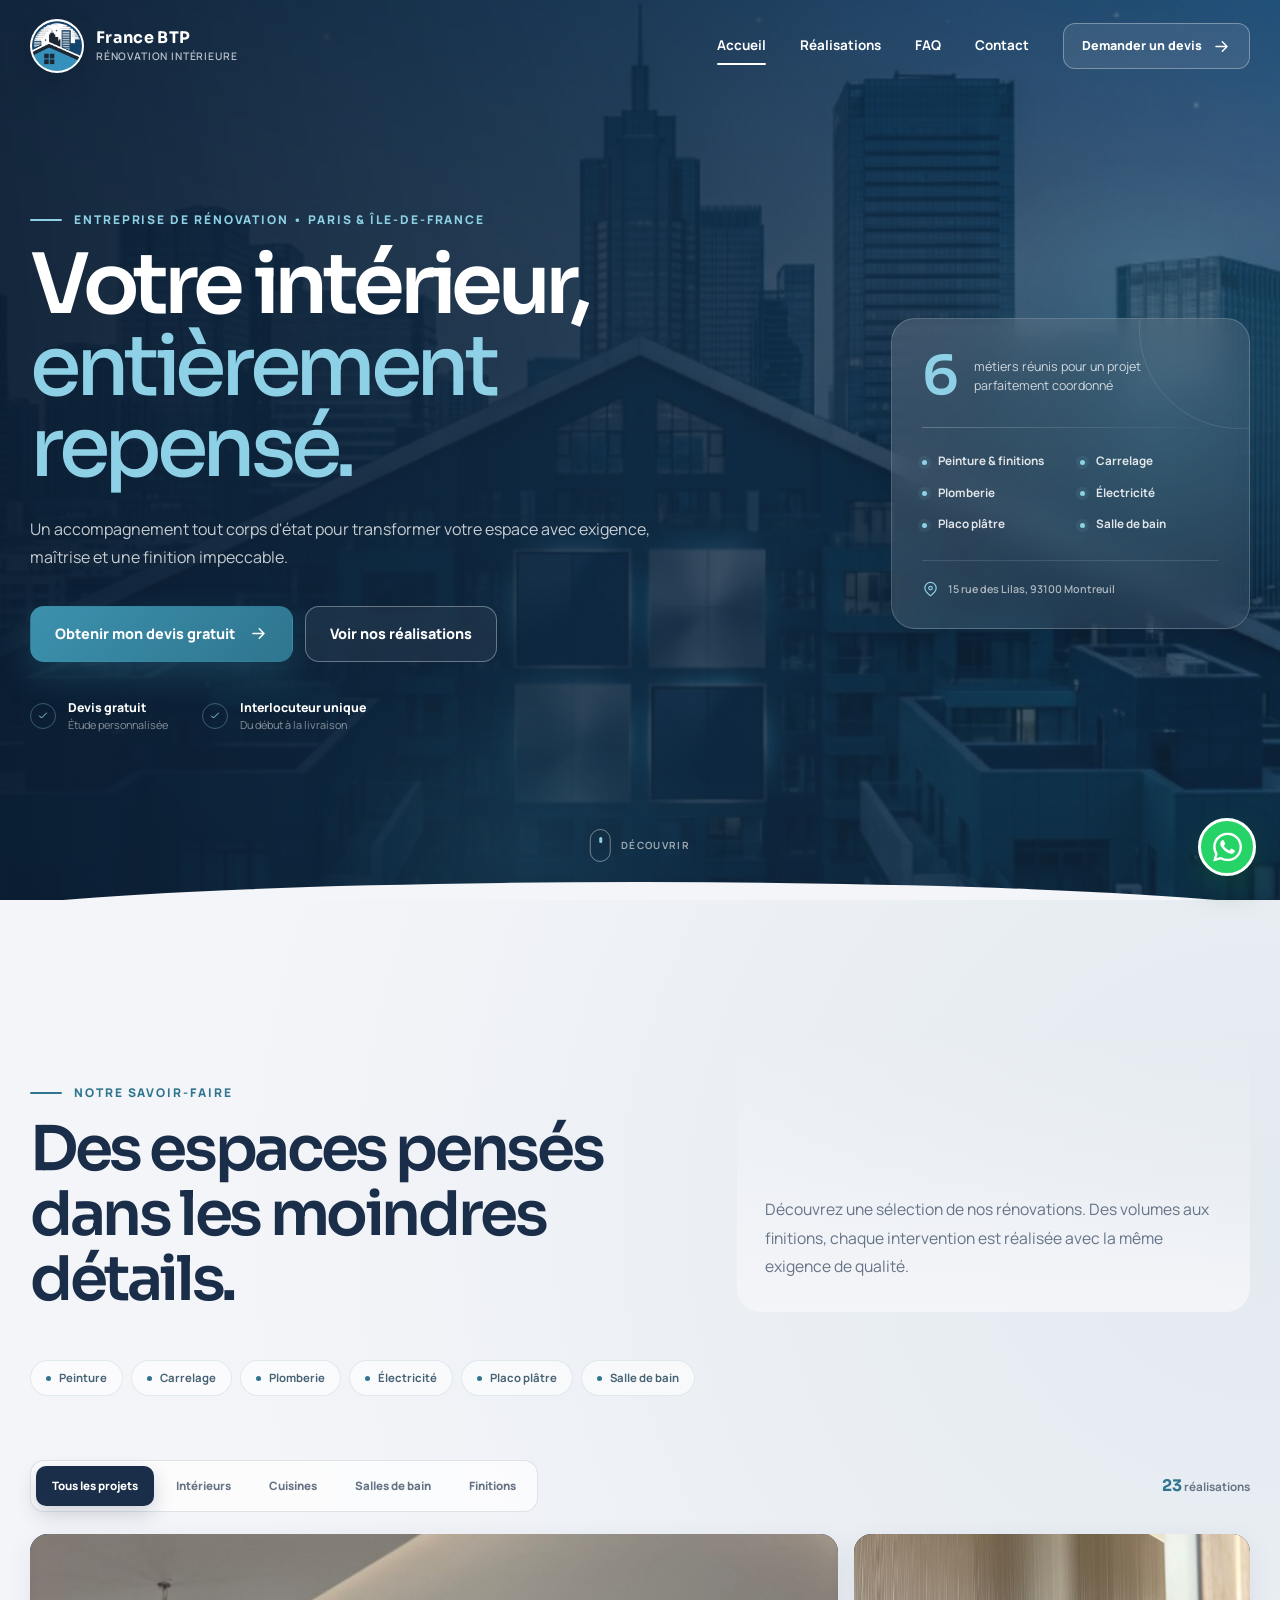
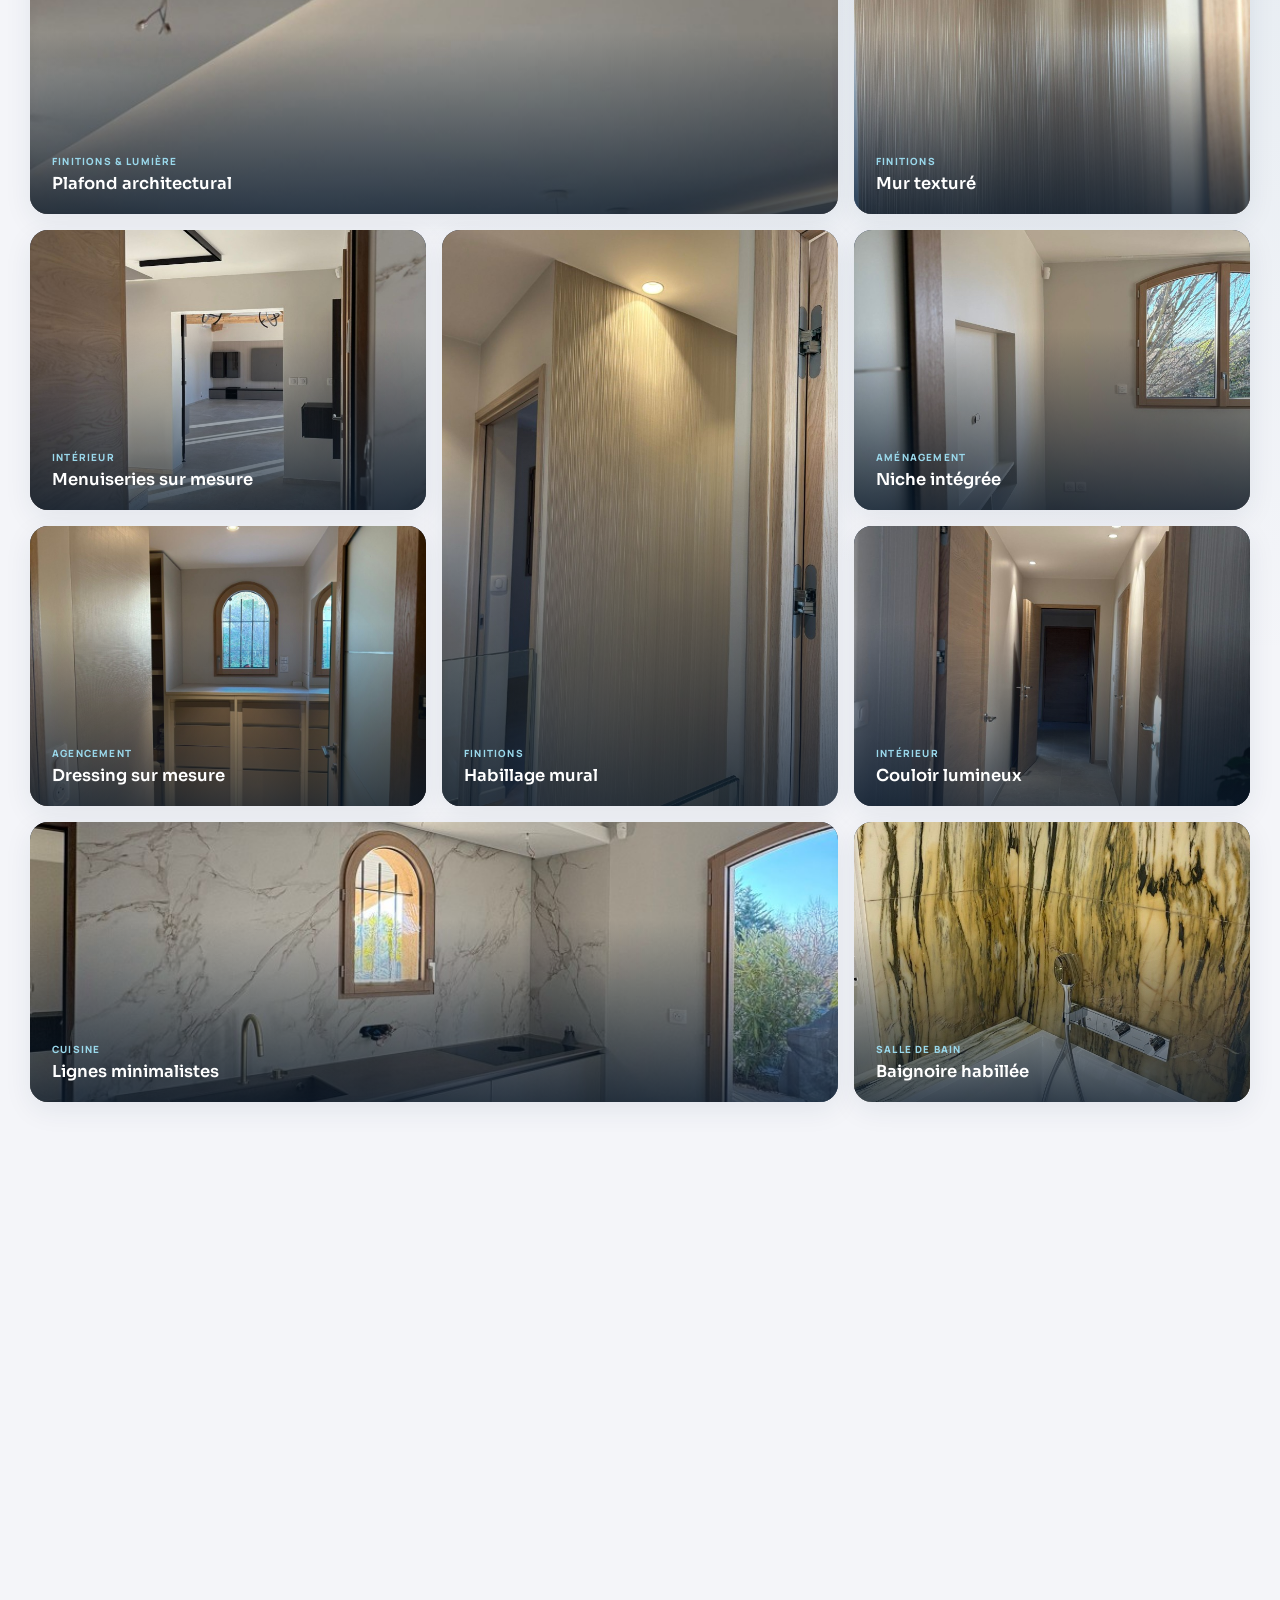
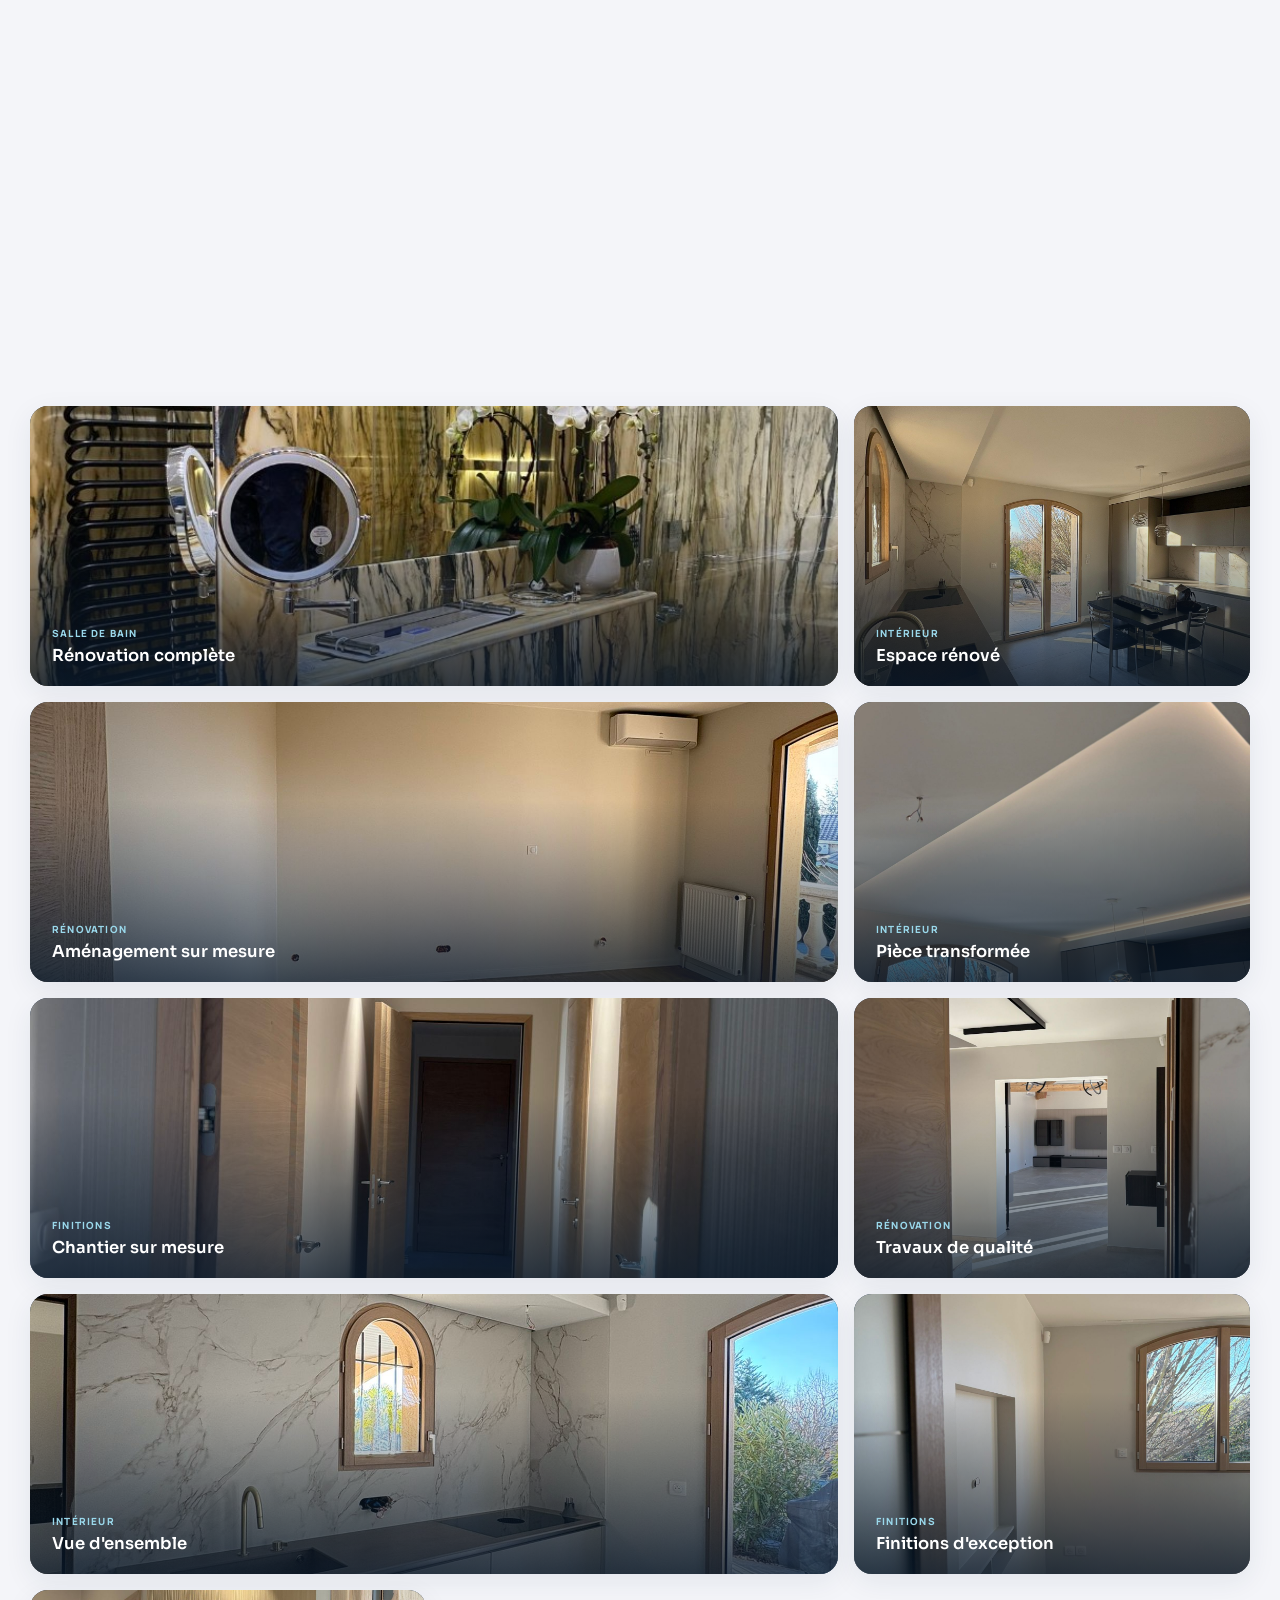
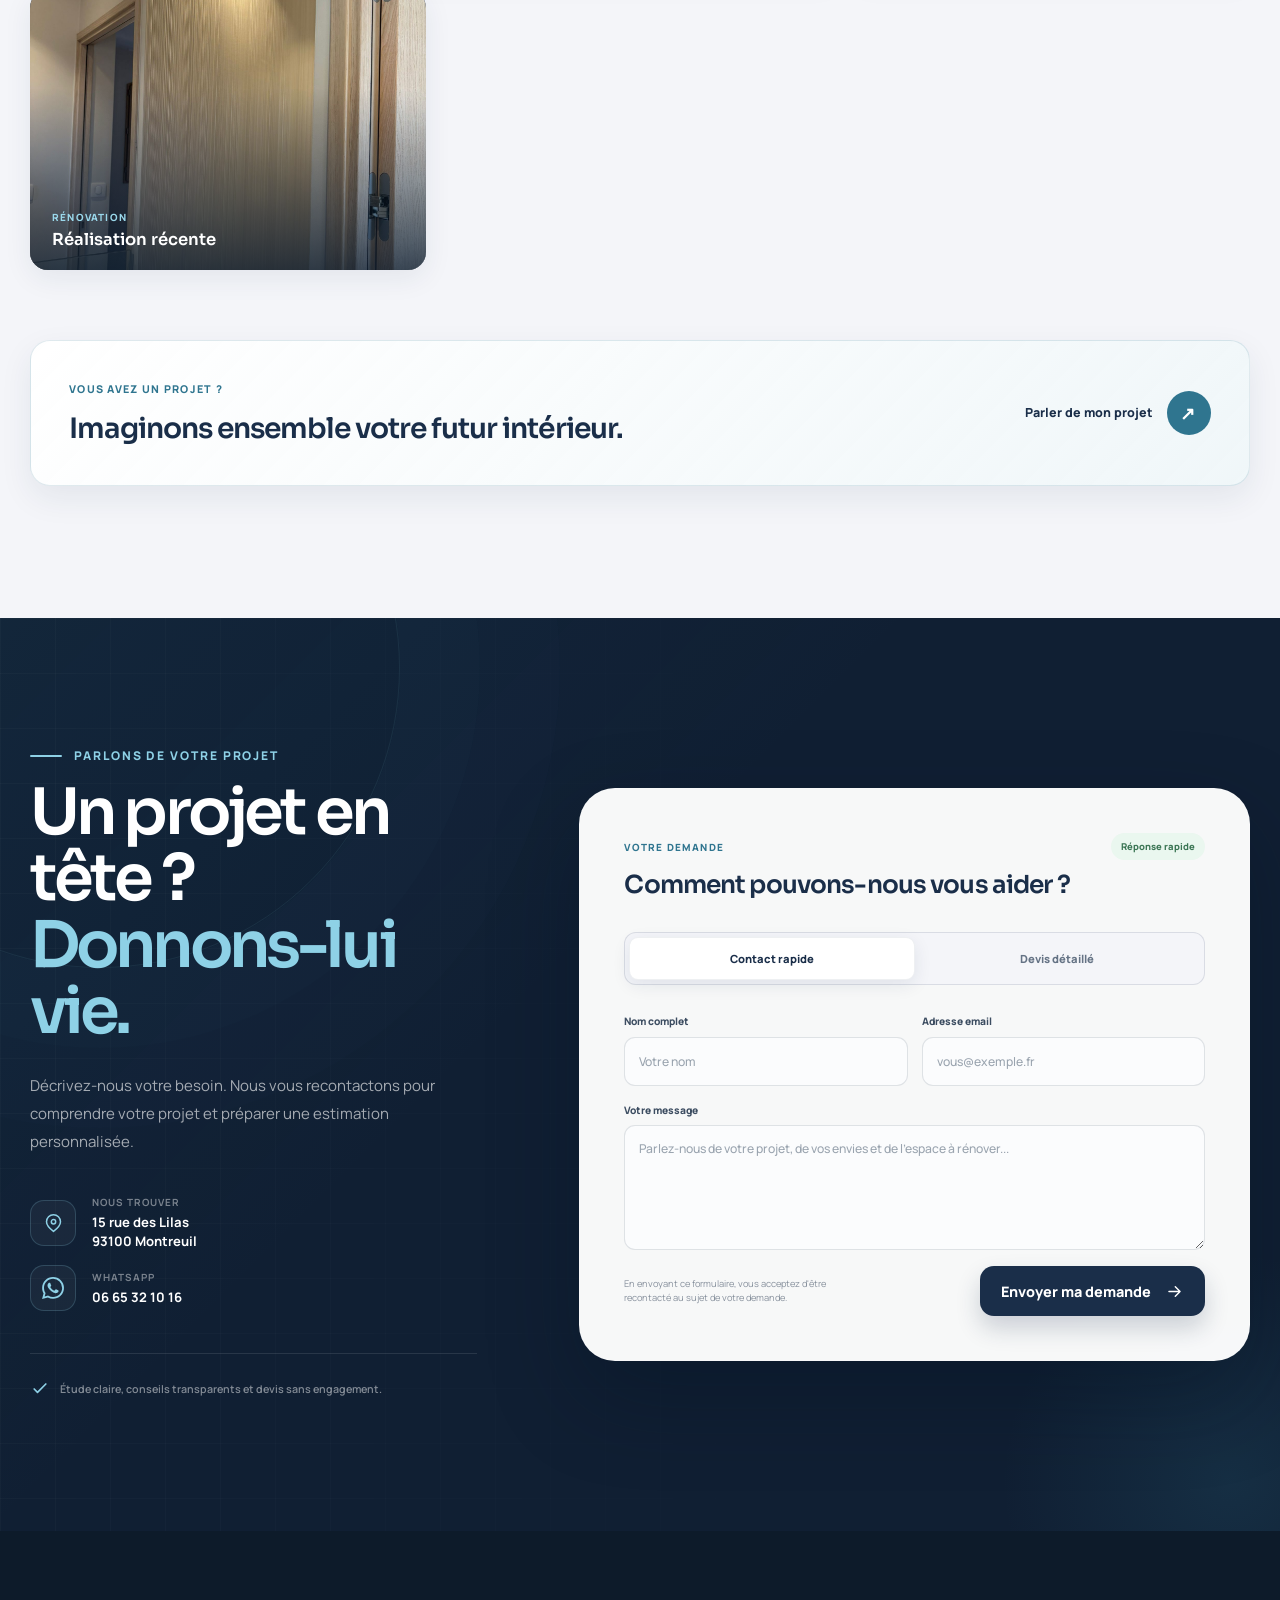
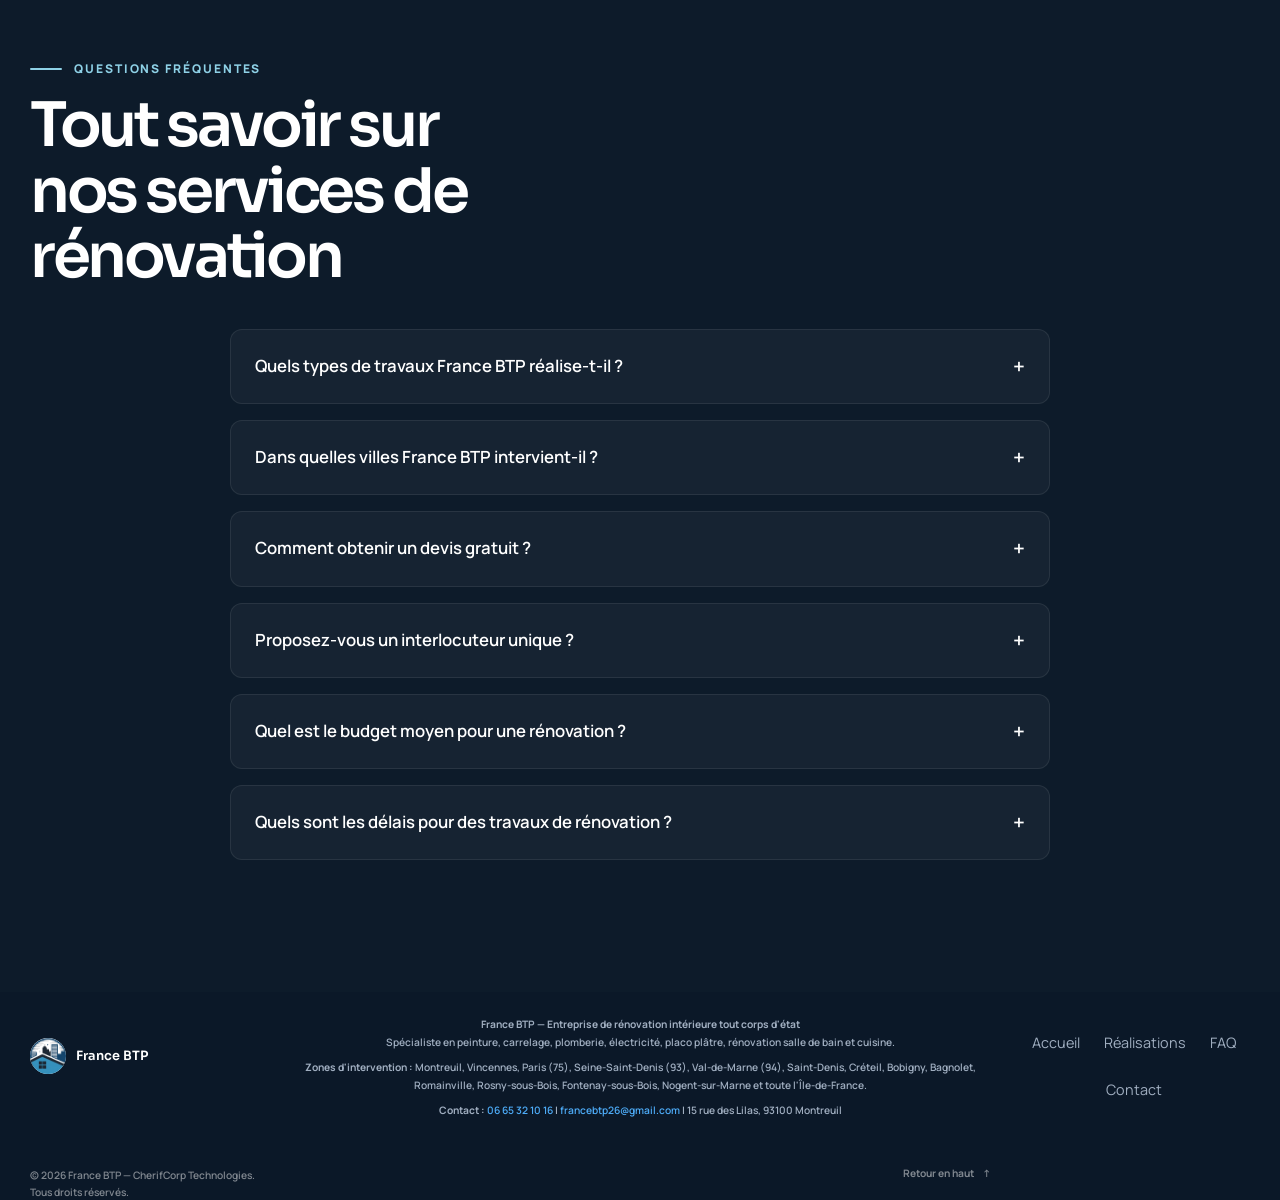
==== commit 339546eb: "🔍 SEO: comprehensive optimization for Google Search visibility - Add robots.txt with sitemap referen" ====
--- a/index.html
+++ b/index.html
@@ -1,37 +1,322 @@
 <!doctype html>
-<html lang="fr">
+<html lang="fr" dir="ltr" prefix="og: https://ogp.me/ns#">
   <head>
     <meta charset="UTF-8" />
     <meta name="viewport" content="width=device-width, initial-scale=1.0" />
-    <link rel="icon" type="image/png" href="assets/France_btp_logo_off-removebg-preview.png" />
-    <link rel="apple-touch-icon" href="assets/France_btp_logo_off-removebg-preview.png" />
+    <meta http-equiv="X-UA-Compatible" content="IE=edge" />
+
+    <!-- ═══════════════════════════════════════════════ -->
+    <!-- PRIMARY META TAGS                               -->
+    <!-- ═══════════════════════════════════════════════ -->
+    <title>France BTP | Entreprise de Rénovation Intérieure à Paris &amp; Île-de-France — Devis Gratuit</title>
     <meta
       name="description"
-      content="France BTP, votre entreprise de rénovation intérieure tout corps d'état (peinture, plomberie, électricité, salle de bain). Intervention rapide à Paris, Montreuil et toute l'Île-de-France."
+      content="France BTP : votre entreprise de rénovation intérieure tout corps d'état à Paris, Montreuil et en Île-de-France. Peinture, plomberie, électricité, carrelage, salle de bain, cuisine. Devis gratuit et intervention rapide. Plus de 23 réalisations à découvrir."
     />
-    <meta name="keywords" content="rénovation intérieure, entreprise de bâtiment, travaux Paris, rénovation Île-de-France, artisan BTP, aménagement sur mesure, devis travaux gratuit" />
+    <meta name="keywords" content="France BTP, france btp, rénovation intérieure, entreprise de bâtiment, travaux Paris, rénovation Île-de-France, artisan BTP, aménagement sur mesure, devis travaux gratuit, rénovation appartement Paris, travaux de rénovation Montreuil, entreprise rénovation 93, plombier Paris, électricien Île-de-France, carreleur Paris, peintre en bâtiment Paris, rénovation salle de bain, rénovation cuisine, placo plâtre, société BTP Paris, entreprise tout corps d'état, rénovation maison Île-de-France, artisan rénovation 75, devis rénovation gratuit" />
+    <meta name="author" content="France BTP - CherifCorp Technologies" />
+    <meta name="robots" content="index, follow, max-image-preview:large, max-snippet:-1, max-video-preview:-1" />
+    <meta name="googlebot" content="index, follow" />
     <meta name="theme-color" content="#1a2e49" />
-    <title>France BTP | Entreprise de rénovation intérieure - Paris & Île-de-France</title>
-
+    <meta name="mobile-web-app-capable" content="yes" />
+    <meta name="apple-mobile-web-app-capable" content="yes" />
+    <meta name="apple-mobile-web-app-status-bar-style" content="black-translucent" />
+    <meta name="apple-mobile-web-app-title" content="France BTP" />
+    <meta name="application-name" content="France BTP" />
+    <meta name="format-detection" content="telephone=yes" />
+
+    <!-- ═══════════════════════════════════════════════ -->
+    <!-- CANONICAL & LANGUAGE                            -->
+    <!-- ═══════════════════════════════════════════════ -->
+    <link rel="canonical" href="https://francebtp.vercel.app/" />
+    <link rel="alternate" hreflang="fr" href="https://francebtp.vercel.app/" />
+    <link rel="alternate" hreflang="x-default" href="https://francebtp.vercel.app/" />
+
+    <!-- ═══════════════════════════════════════════════ -->
+    <!-- GEO-TARGETING (Local SEO)                       -->
+    <!-- ═══════════════════════════════════════════════ -->
+    <meta name="geo.region" content="FR-IDF" />
+    <meta name="geo.placename" content="Montreuil, Île-de-France" />
+    <meta name="geo.position" content="48.8634;2.4412" />
+    <meta name="ICBM" content="48.8634, 2.4412" />
+    <meta name="DC.title" content="France BTP - Rénovation intérieure Paris et Île-de-France" />
+    <meta name="DC.creator" content="France BTP" />
+    <meta name="DC.subject" content="Rénovation intérieure, BTP, Travaux" />
+    <meta name="DC.language" content="fr" />
+
+    <!-- ═══════════════════════════════════════════════ -->
+    <!-- OPEN GRAPH (Facebook, LinkedIn, WhatsApp)       -->
+    <!-- ═══════════════════════════════════════════════ -->
+    <meta property="og:type" content="website" />
+    <meta property="og:site_name" content="France BTP" />
+    <meta property="og:title" content="France BTP | Rénovation Intérieure Tout Corps d'État — Paris &amp; Île-de-France" />
+    <meta property="og:description" content="Spécialiste de la rénovation intérieure : peinture, plomberie, électricité, carrelage, salle de bain et cuisine. Devis gratuit, interlocuteur unique, finitions impeccables. Intervention à Paris, Montreuil et toute l'Île-de-France." />
+    <meta property="og:url" content="https://francebtp.vercel.app/" />
+    <meta property="og:image" content="https://francebtp.vercel.app/assets/cover-image-frnace-btp.png" />
+    <meta property="og:image:alt" content="France BTP - Entreprise de rénovation intérieure à Paris et Île-de-France" />
+    <meta property="og:image:width" content="1200" />
+    <meta property="og:image:height" content="630" />
+    <meta property="og:locale" content="fr_FR" />
+
+    <!-- ═══════════════════════════════════════════════ -->
+    <!-- TWITTER / X CARD                                -->
+    <!-- ═══════════════════════════════════════════════ -->
+    <meta name="twitter:card" content="summary_large_image" />
+    <meta name="twitter:title" content="France BTP | Rénovation Intérieure — Paris &amp; Île-de-France" />
+    <meta name="twitter:description" content="Rénovation intérieure tout corps d'état : peinture, plomberie, électricité, carrelage, salle de bain. Devis gratuit. Paris, Montreuil, Île-de-France." />
+    <meta name="twitter:image" content="https://francebtp.vercel.app/assets/cover-image-frnace-btp.png" />
+    <meta name="twitter:image:alt" content="France BTP - Rénovation intérieure de qualité" />
+
+    <!-- ═══════════════════════════════════════════════ -->
+    <!-- FAVICONS & APP ICONS                            -->
+    <!-- ═══════════════════════════════════════════════ -->
+    <link rel="icon" type="image/png" sizes="192x192" href="assets/France_btp_logo_off-removebg-preview.png" />
+    <link rel="icon" type="image/png" sizes="32x32" href="assets/France_btp_logo_off-removebg-preview.png" />
+    <link rel="icon" type="image/png" sizes="16x16" href="assets/France_btp_logo_off-removebg-preview.png" />
+    <link rel="apple-touch-icon" sizes="180x180" href="assets/France_btp_logo_off-removebg-preview.png" />
+    <link rel="shortcut icon" href="assets/France_btp_logo_off-removebg-preview.png" />
+
+    <!-- ═══════════════════════════════════════════════ -->
+    <!-- STRUCTURED DATA: LocalBusiness (Primary)        -->
+    <!-- ═══════════════════════════════════════════════ -->
     <script type="application/ld+json">
     {
       "@context": "https://schema.org",
       "@type": "HomeAndConstructionBusiness",
+      "@id": "https://francebtp.vercel.app/#business",
       "name": "France BTP",
-      "description": "Spécialiste de la rénovation intérieure tout corps d'état.",
+      "alternateName": ["FranceBTP", "France B.T.P."],
+      "description": "France BTP est une entreprise spécialisée dans la rénovation intérieure tout corps d'état à Paris, Montreuil et en Île-de-France. Services : peinture, plomberie, électricité, carrelage, placo plâtre, salle de bain et cuisine.",
+      "url": "https://francebtp.vercel.app",
+      "logo": "https://francebtp.vercel.app/assets/image1-logo-francebtp.png",
+      "image": [
+        "https://francebtp.vercel.app/assets/cover-image-frnace-btp.png",
+        "https://francebtp.vercel.app/assets/portfolio-01.png",
+        "https://francebtp.vercel.app/assets/portfolio-05.png",
+        "https://francebtp.vercel.app/assets/portfolio-10.png",
+        "https://francebtp.vercel.app/assets/portfolio-13.png"
+      ],
+      "telephone": "+33665321016",
+      "email": "francebtp26@gmail.com",
       "address": {
         "@type": "PostalAddress",
         "streetAddress": "15 rue des Lilas",
         "addressLocality": "Montreuil",
         "postalCode": "93100",
+        "addressRegion": "Île-de-France",
         "addressCountry": "FR"
       },
-      "areaServed": ["Montreuil", "Paris", "Île-de-France"],
-      "telephone": "+33665321016"
+      "geo": {
+        "@type": "GeoCoordinates",
+        "latitude": 48.8634,
+        "longitude": 2.4412
+      },
+      "areaServed": [
+        { "@type": "City", "name": "Montreuil" },
+        { "@type": "City", "name": "Paris" },
+        { "@type": "City", "name": "Vincennes" },
+        { "@type": "City", "name": "Saint-Denis" },
+        { "@type": "City", "name": "Créteil" },
+        { "@type": "City", "name": "Bobigny" },
+        { "@type": "AdministrativeArea", "name": "Seine-Saint-Denis (93)" },
+        { "@type": "AdministrativeArea", "name": "Val-de-Marne (94)" },
+        { "@type": "AdministrativeArea", "name": "Île-de-France" }
+      ],
+      "priceRange": "€€",
+      "currenciesAccepted": "EUR",
+      "paymentAccepted": "Virement bancaire, Chèque, Espèces",
+      "openingHours": "Mo-Fr 08:00-18:00, Sa 09:00-13:00",
+      "knowsAbout": ["Rénovation intérieure", "Peinture en bâtiment", "Plomberie", "Électricité", "Carrelage", "Placo plâtre", "Salle de bain", "Cuisine", "Aménagement sur mesure"],
+      "hasOfferCatalog": {
+        "@type": "OfferCatalog",
+        "name": "Services de rénovation France BTP",
+        "itemListElement": [
+          {
+            "@type": "Offer",
+            "itemOffered": {
+              "@type": "Service",
+              "name": "Peinture & finitions",
+              "description": "Peinture intérieure et finitions haut de gamme pour appartements et maisons"
+            }
+          },
+          {
+            "@type": "Offer",
+            "itemOffered": {
+              "@type": "Service",
+              "name": "Carrelage",
+              "description": "Pose de carrelage sol et mural pour cuisine, salle de bain et pièces de vie"
+            }
+          },
+          {
+            "@type": "Offer",
+            "itemOffered": {
+              "@type": "Service",
+              "name": "Plomberie",
+              "description": "Installation et rénovation plomberie, salle de bain et cuisine"
+            }
+          },
+          {
+            "@type": "Offer",
+            "itemOffered": {
+              "@type": "Service",
+              "name": "Électricité",
+              "description": "Mise aux normes électriques et installation d'éclairage"
+            }
+          },
+          {
+            "@type": "Offer",
+            "itemOffered": {
+              "@type": "Service",
+              "name": "Placo plâtre",
+              "description": "Cloisons, faux plafonds et habillages muraux en placo plâtre"
+            }
+          },
+          {
+            "@type": "Offer",
+            "itemOffered": {
+              "@type": "Service",
+              "name": "Rénovation salle de bain",
+              "description": "Rénovation complète de salle de bain, de la conception à la livraison"
+            }
+          }
+        ]
+      },
+      "sameAs": [
+        "https://wa.me/33665321016"
+      ]
     }
     </script>
+
+    <!-- ═══════════════════════════════════════════════ -->
+    <!-- STRUCTURED DATA: WebSite (Sitelinks Search)     -->
+    <!-- ═══════════════════════════════════════════════ -->
+    <script type="application/ld+json">
+    {
+      "@context": "https://schema.org",
+      "@type": "WebSite",
+      "name": "France BTP",
+      "alternateName": "FranceBTP",
+      "url": "https://francebtp.vercel.app",
+      "description": "Site officiel de France BTP, entreprise de rénovation intérieure tout corps d'état à Paris et en Île-de-France.",
+      "inLanguage": "fr",
+      "publisher": {
+        "@type": "Organization",
+        "name": "France BTP",
+        "logo": {
+          "@type": "ImageObject",
+          "url": "https://francebtp.vercel.app/assets/image1-logo-francebtp.png"
+        }
+      }
+    }
+    </script>
+
+    <!-- ═══════════════════════════════════════════════ -->
+    <!-- STRUCTURED DATA: BreadcrumbList                 -->
+    <!-- ═══════════════════════════════════════════════ -->
+    <script type="application/ld+json">
+    {
+      "@context": "https://schema.org",
+      "@type": "BreadcrumbList",
+      "itemListElement": [
+        {
+          "@type": "ListItem",
+          "position": 1,
+          "name": "Accueil",
+          "item": "https://francebtp.vercel.app/"
+        },
+        {
+          "@type": "ListItem",
+          "position": 2,
+          "name": "Réalisations",
+          "item": "https://francebtp.vercel.app/#realisations"
+        },
+        {
+          "@type": "ListItem",
+          "position": 3,
+          "name": "Contact & Devis",
+          "item": "https://francebtp.vercel.app/#contact"
+        }
+      ]
+    }
+    </script>
+
+    <!-- ═══════════════════════════════════════════════ -->
+    <!-- STRUCTURED DATA: FAQPage                        -->
+    <!-- ═══════════════════════════════════════════════ -->
+    <script type="application/ld+json">
+    {
+      "@context": "https://schema.org",
+      "@type": "FAQPage",
+      "mainEntity": [
+        {
+          "@type": "Question",
+          "name": "Quels types de travaux France BTP réalise-t-il ?",
+          "acceptedAnswer": {
+            "@type": "Answer",
+            "text": "France BTP est une entreprise tout corps d'état spécialisée dans la rénovation intérieure. Nous réalisons : peinture et finitions, carrelage (sol et mural), plomberie, électricité, placo plâtre (cloisons et faux plafonds), ainsi que la rénovation complète de salles de bain et de cuisines."
+          }
+        },
+        {
+          "@type": "Question",
+          "name": "Dans quelles villes France BTP intervient-il ?",
+          "acceptedAnswer": {
+            "@type": "Answer",
+            "text": "France BTP intervient à Montreuil (siège), Paris et dans toute l'Île-de-France, notamment en Seine-Saint-Denis (93), Val-de-Marne (94), à Vincennes, Saint-Denis, Créteil et Bobigny."
+          }
+        },
+        {
+          "@type": "Question",
+          "name": "Comment obtenir un devis gratuit chez France BTP ?",
+          "acceptedAnswer": {
+            "@type": "Answer",
+            "text": "Vous pouvez obtenir un devis gratuit en remplissant le formulaire de contact sur notre site francebtp.vercel.app, ou en nous contactant directement via WhatsApp au 06 65 32 10 16. Nous vous recontactons rapidement pour une étude personnalisée de votre projet."
+          }
+        },
+        {
+          "@type": "Question",
+          "name": "France BTP propose-t-il un interlocuteur unique ?",
+          "acceptedAnswer": {
+            "@type": "Answer",
+            "text": "Oui, France BTP vous garantit un interlocuteur unique du début à la livraison de votre projet. Cela assure une coordination parfaite entre les 6 métiers réunis (peinture, carrelage, plomberie, électricité, placo, salle de bain) et une communication claire à chaque étape."
+          }
+        },
+        {
+          "@type": "Question",
+          "name": "Quel est le budget moyen pour une rénovation intérieure ?",
+          "acceptedAnswer": {
+            "@type": "Answer",
+            "text": "Le budget dépend de l'ampleur des travaux. France BTP propose des projets allant de moins de 5 000 € pour des finitions ponctuelles à plus de 60 000 € pour une rénovation complète d'appartement. Contactez-nous pour une estimation personnalisée et sans engagement."
+          }
+        }
+      ]
+    }
+    </script>
+
+    <!-- ═══════════════════════════════════════════════ -->
+    <!-- STRUCTURED DATA: ImageGallery                   -->
+    <!-- ═══════════════════════════════════════════════ -->
+    <script type="application/ld+json">
+    {
+      "@context": "https://schema.org",
+      "@type": "ImageGallery",
+      "name": "Réalisations France BTP — Portfolio de rénovation intérieure",
+      "description": "Découvrez nos réalisations en rénovation intérieure : cuisines, salles de bain, chambres, couloirs et finitions réalisées par France BTP à Paris et en Île-de-France.",
+      "url": "https://francebtp.vercel.app/#realisations",
+      "numberOfItems": 23,
+      "creator": {
+        "@type": "Organization",
+        "name": "France BTP"
+      }
+    }
+    </script>
+
+    <!-- ═══════════════════════════════════════════════ -->
+    <!-- PRECONNECT, FONTS & ASSETS                      -->
+    <!-- ═══════════════════════════════════════════════ -->
     <link rel="preconnect" href="https://fonts.googleapis.com" />
     <link rel="preconnect" href="https://fonts.gstatic.com" crossorigin />
+    <link rel="dns-prefetch" href="https://fonts.googleapis.com" />
+    <link rel="dns-prefetch" href="https://formsubmit.co" />
     <link
       href="https://fonts.googleapis.com/css2?family=Manrope:wght@400;500;600;700;800&family=Sora:wght@500;600;700&display=swap"
       rel="stylesheet"
@@ -40,8 +325,26 @@
     <script src="script.js" defer></script>
   </head>
 
-  <body>
+  <body itemscope itemtype="https://schema.org/WebPage">
     <a class="skip-link" href="#main-content">Aller au contenu</a>
+
+    <!-- Breadcrumb Navigation (SEO) -->
+    <nav class="breadcrumb" aria-label="Fil d'Ariane" style="position:absolute;width:1px;height:1px;padding:0;margin:-1px;overflow:hidden;clip:rect(0,0,0,0);border:0;">
+      <ol itemscope itemtype="https://schema.org/BreadcrumbList">
+        <li itemprop="itemListElement" itemscope itemtype="https://schema.org/ListItem">
+          <a itemprop="item" href="https://francebtp.vercel.app/"><span itemprop="name">Accueil</span></a>
+          <meta itemprop="position" content="1" />
+        </li>
+        <li itemprop="itemListElement" itemscope itemtype="https://schema.org/ListItem">
+          <a itemprop="item" href="https://francebtp.vercel.app/#realisations"><span itemprop="name">Réalisations</span></a>
+          <meta itemprop="position" content="2" />
+        </li>
+        <li itemprop="itemListElement" itemscope itemtype="https://schema.org/ListItem">
+          <a itemprop="item" href="https://francebtp.vercel.app/#contact"><span itemprop="name">Contact &amp; Devis</span></a>
+          <meta itemprop="position" content="3" />
+        </li>
+      </ol>
+    </nav>
 
     <header class="site-header" data-header>
       <div class="container nav-shell">
@@ -70,6 +373,7 @@
         <nav class="primary-nav" id="primary-navigation" aria-label="Navigation principale" data-nav>
           <a href="#accueil">Accueil</a>
           <a href="#realisations">Réalisations</a>
+          <a href="#faq">FAQ</a>
           <a href="#contact">Contact</a>
           <a class="nav-cta" href="#contact">
             Demander un devis
@@ -904,18 +1208,81 @@
       </section>
     </main>
 
-    <footer class="site-footer">
+    <!-- ═══════════════════════════════════════════════ -->
+    <!-- FAQ SECTION (SEO: long-tail keyword targeting)   -->
+    <!-- ═══════════════════════════════════════════════ -->
+    <section class="faq section-pad" id="faq" aria-labelledby="faq-title" style="background:#0d1b2a;">
+      <div class="container">
+        <div class="section-heading" data-reveal>
+          <div>
+            <p class="eyebrow eyebrow--light">
+              <span></span>
+              Questions fréquentes
+            </p>
+            <h2 id="faq-title" style="color:#fff;">Tout savoir sur<br />nos services de rénovation</h2>
+          </div>
+        </div>
+
+        <div class="faq-list" data-reveal style="max-width:820px;margin:2.5rem auto 0;display:flex;flex-direction:column;gap:1rem;">
+          <details class="faq-item" style="background:rgba(255,255,255,0.04);border:1px solid rgba(255,255,255,0.08);border-radius:12px;padding:1.25rem 1.5rem;cursor:pointer;transition:background .2s;">
+            <summary style="font-weight:600;color:#fff;font-size:1.05rem;list-style:none;display:flex;justify-content:space-between;align-items:center;">Quels types de travaux France BTP réalise-t-il ?<span aria-hidden="true" style="font-size:1.3rem;transition:transform .2s;">+</span></summary>
+            <p style="color:#a0aec0;margin-top:.75rem;line-height:1.7;">France BTP est une entreprise tout corps d'état spécialisée dans la <strong>rénovation intérieure</strong>. Nous réalisons : <strong>peinture et finitions</strong>, <strong>carrelage</strong> (sol et mural), <strong>plomberie</strong>, <strong>électricité</strong>, <strong>placo plâtre</strong> (cloisons et faux plafonds), ainsi que la rénovation complète de <strong>salles de bain</strong> et de <strong>cuisines</strong>.</p>
+          </details>
+
+          <details class="faq-item" style="background:rgba(255,255,255,0.04);border:1px solid rgba(255,255,255,0.08);border-radius:12px;padding:1.25rem 1.5rem;cursor:pointer;transition:background .2s;">
+            <summary style="font-weight:600;color:#fff;font-size:1.05rem;list-style:none;display:flex;justify-content:space-between;align-items:center;">Dans quelles villes France BTP intervient-il ?<span aria-hidden="true" style="font-size:1.3rem;transition:transform .2s;">+</span></summary>
+            <p style="color:#a0aec0;margin-top:.75rem;line-height:1.7;">France BTP intervient à <strong>Montreuil</strong> (siège), <strong>Paris</strong> et dans toute l'<strong>Île-de-France</strong>, notamment en <strong>Seine-Saint-Denis (93)</strong>, <strong>Val-de-Marne (94)</strong>, à <strong>Vincennes</strong>, <strong>Saint-Denis</strong>, <strong>Créteil</strong> et <strong>Bobigny</strong>.</p>
+          </details>
+
+          <details class="faq-item" style="background:rgba(255,255,255,0.04);border:1px solid rgba(255,255,255,0.08);border-radius:12px;padding:1.25rem 1.5rem;cursor:pointer;transition:background .2s;">
+            <summary style="font-weight:600;color:#fff;font-size:1.05rem;list-style:none;display:flex;justify-content:space-between;align-items:center;">Comment obtenir un devis gratuit ?<span aria-hidden="true" style="font-size:1.3rem;transition:transform .2s;">+</span></summary>
+            <p style="color:#a0aec0;margin-top:.75rem;line-height:1.7;">Vous pouvez obtenir un <strong>devis gratuit</strong> en remplissant le <a href="#contact" style="color:#4dabf7;text-decoration:underline;">formulaire de contact</a> sur notre site, ou en nous contactant directement via <a href="https://wa.me/33665321016" target="_blank" rel="noopener noreferrer" style="color:#25d366;text-decoration:underline;">WhatsApp au 06 65 32 10 16</a>. Nous vous recontactons rapidement pour une étude personnalisée.</p>
+          </details>
+
+          <details class="faq-item" style="background:rgba(255,255,255,0.04);border:1px solid rgba(255,255,255,0.08);border-radius:12px;padding:1.25rem 1.5rem;cursor:pointer;transition:background .2s;">
+            <summary style="font-weight:600;color:#fff;font-size:1.05rem;list-style:none;display:flex;justify-content:space-between;align-items:center;">Proposez-vous un interlocuteur unique ?<span aria-hidden="true" style="font-size:1.3rem;transition:transform .2s;">+</span></summary>
+            <p style="color:#a0aec0;margin-top:.75rem;line-height:1.7;">Oui, France BTP vous garantit un <strong>interlocuteur unique</strong> du début à la livraison. Cela assure une coordination parfaite entre les 6 métiers réunis et une communication claire à chaque étape de votre rénovation.</p>
+          </details>
+
+          <details class="faq-item" style="background:rgba(255,255,255,0.04);border:1px solid rgba(255,255,255,0.08);border-radius:12px;padding:1.25rem 1.5rem;cursor:pointer;transition:background .2s;">
+            <summary style="font-weight:600;color:#fff;font-size:1.05rem;list-style:none;display:flex;justify-content:space-between;align-items:center;">Quel est le budget moyen pour une rénovation ?<span aria-hidden="true" style="font-size:1.3rem;transition:transform .2s;">+</span></summary>
+            <p style="color:#a0aec0;margin-top:.75rem;line-height:1.7;">Le budget dépend de l'ampleur des travaux. France BTP propose des projets allant de <strong>moins de 5 000 €</strong> pour des finitions ponctuelles à <strong>plus de 60 000 €</strong> pour une rénovation complète d'appartement. <a href="#contact" style="color:#4dabf7;text-decoration:underline;">Contactez-nous</a> pour une estimation personnalisée et sans engagement.</p>
+          </details>
+
+          <details class="faq-item" style="background:rgba(255,255,255,0.04);border:1px solid rgba(255,255,255,0.08);border-radius:12px;padding:1.25rem 1.5rem;cursor:pointer;transition:background .2s;">
+            <summary style="font-weight:600;color:#fff;font-size:1.05rem;list-style:none;display:flex;justify-content:space-between;align-items:center;">Quels sont les délais pour des travaux de rénovation ?<span aria-hidden="true" style="font-size:1.3rem;transition:transform .2s;">+</span></summary>
+            <p style="color:#a0aec0;margin-top:.75rem;line-height:1.7;">Les délais varient selon l'ampleur du projet. Une rénovation de salle de bain peut prendre <strong>2 à 4 semaines</strong>, tandis qu'une rénovation complète d'appartement peut nécessiter <strong>6 à 12 semaines</strong>. Nous établissons un planning détaillé dès le début du projet pour respecter vos délais.</p>
+          </details>
+        </div>
+      </div>
+    </section>
+
+    <footer class="site-footer" role="contentinfo" itemscope itemtype="https://schema.org/WPFooter">
       <div class="container">
         <a class="footer-brand" href="#accueil">
           <span class="footer-brand__logo">
-            <img src="assets/France_btp_logo_off-removebg-preview.png" alt="" width="48" height="48" />
+            <img src="assets/France_btp_logo_off-removebg-preview.png" alt="Logo France BTP" width="48" height="48" loading="lazy" />
           </span>
           <span>France BTP</span>
         </a>
-        <div class="footer-seo" style="font-size: 0.85rem; margin-top: 1rem; color: #a0aec0; text-align: center;">
-          <p><strong>Zones d'intervention :</strong> Montreuil, Vincennes, Paris (75), Seine-Saint-Denis (93), Val-de-Marne (94) et toute l'Île-de-France.</p>
+
+        <!-- SEO-rich footer content -->
+        <div class="footer-seo" style="font-size:0.85rem;margin-top:1.5rem;color:#a0aec0;text-align:center;max-width:700px;margin-left:auto;margin-right:auto;line-height:1.7;">
+          <p><strong>France BTP — Entreprise de rénovation intérieure tout corps d'état</strong></p>
+          <p>Spécialiste en peinture, carrelage, plomberie, électricité, placo plâtre, rénovation salle de bain et cuisine.</p>
+          <p style="margin-top:0.5rem;"><strong>Zones d'intervention :</strong> Montreuil, Vincennes, Paris (75), Seine-Saint-Denis (93), Val-de-Marne (94), Saint-Denis, Créteil, Bobigny, Bagnolet, Romainville, Rosny-sous-Bois, Fontenay-sous-Bois, Nogent-sur-Marne et toute l'Île-de-France.</p>
+          <p style="margin-top:0.5rem;"><strong>Contact :</strong> <a href="tel:+33665321016" style="color:#4dabf7;">06 65 32 10 16</a> | <a href="mailto:francebtp26@gmail.com" style="color:#4dabf7;">francebtp26@gmail.com</a> | 15 rue des Lilas, 93100 Montreuil</p>
         </div>
-        <p>France BTP - CherifCorp Technologies 2026</p>
+
+        <!-- Navigation footer links (SEO internal linking) -->
+        <nav class="footer-nav" aria-label="Navigation pied de page" style="margin-top:1.25rem;display:flex;justify-content:center;gap:1.5rem;flex-wrap:wrap;font-size:0.9rem;">
+          <a href="#accueil" style="color:#a0aec0;text-decoration:none;transition:color .2s;">Accueil</a>
+          <a href="#realisations" style="color:#a0aec0;text-decoration:none;transition:color .2s;">Réalisations</a>
+          <a href="#faq" style="color:#a0aec0;text-decoration:none;transition:color .2s;">FAQ</a>
+          <a href="#contact" style="color:#a0aec0;text-decoration:none;transition:color .2s;">Contact</a>
+        </nav>
+
+        <p style="margin-top:1.25rem;">© 2026 France BTP — CherifCorp Technologies. Tous droits réservés.</p>
         <a href="#accueil" aria-label="Retour en haut de la page">
           Retour en haut
           <span aria-hidden="true">↑</span>
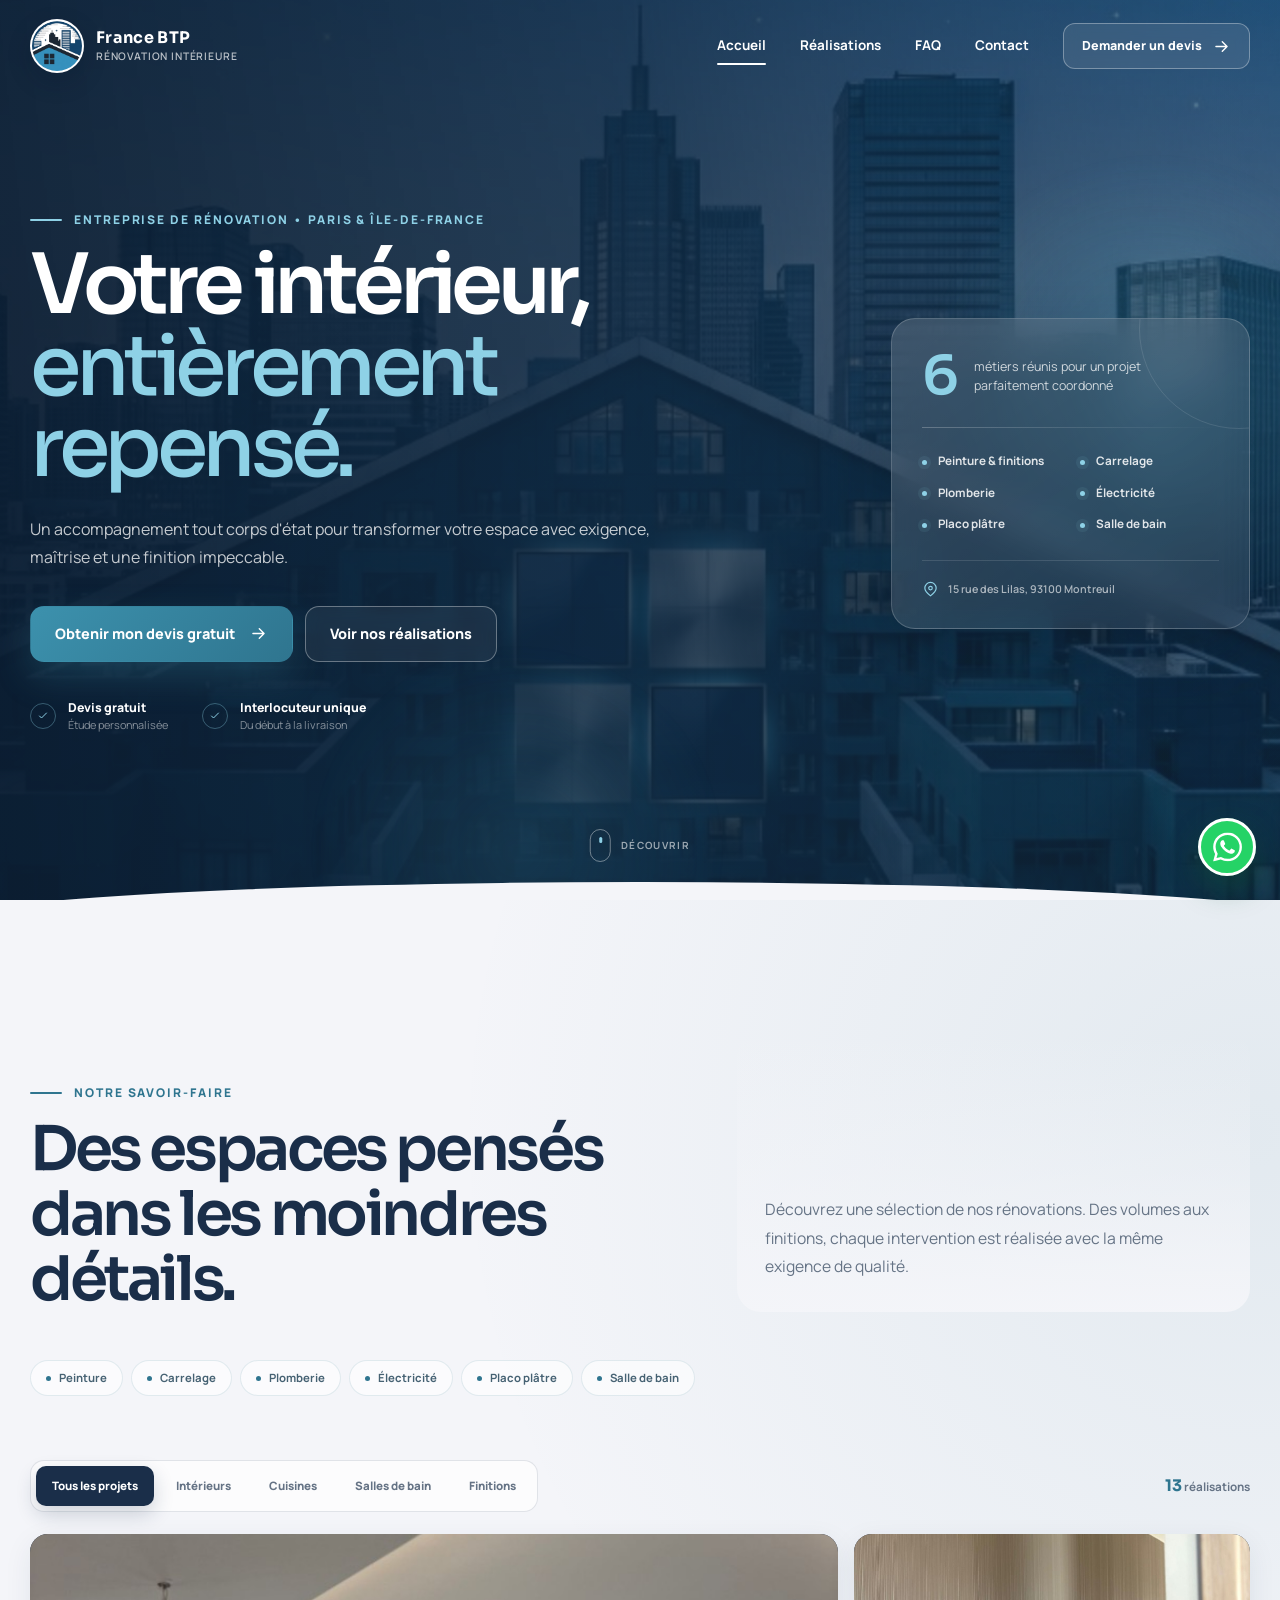
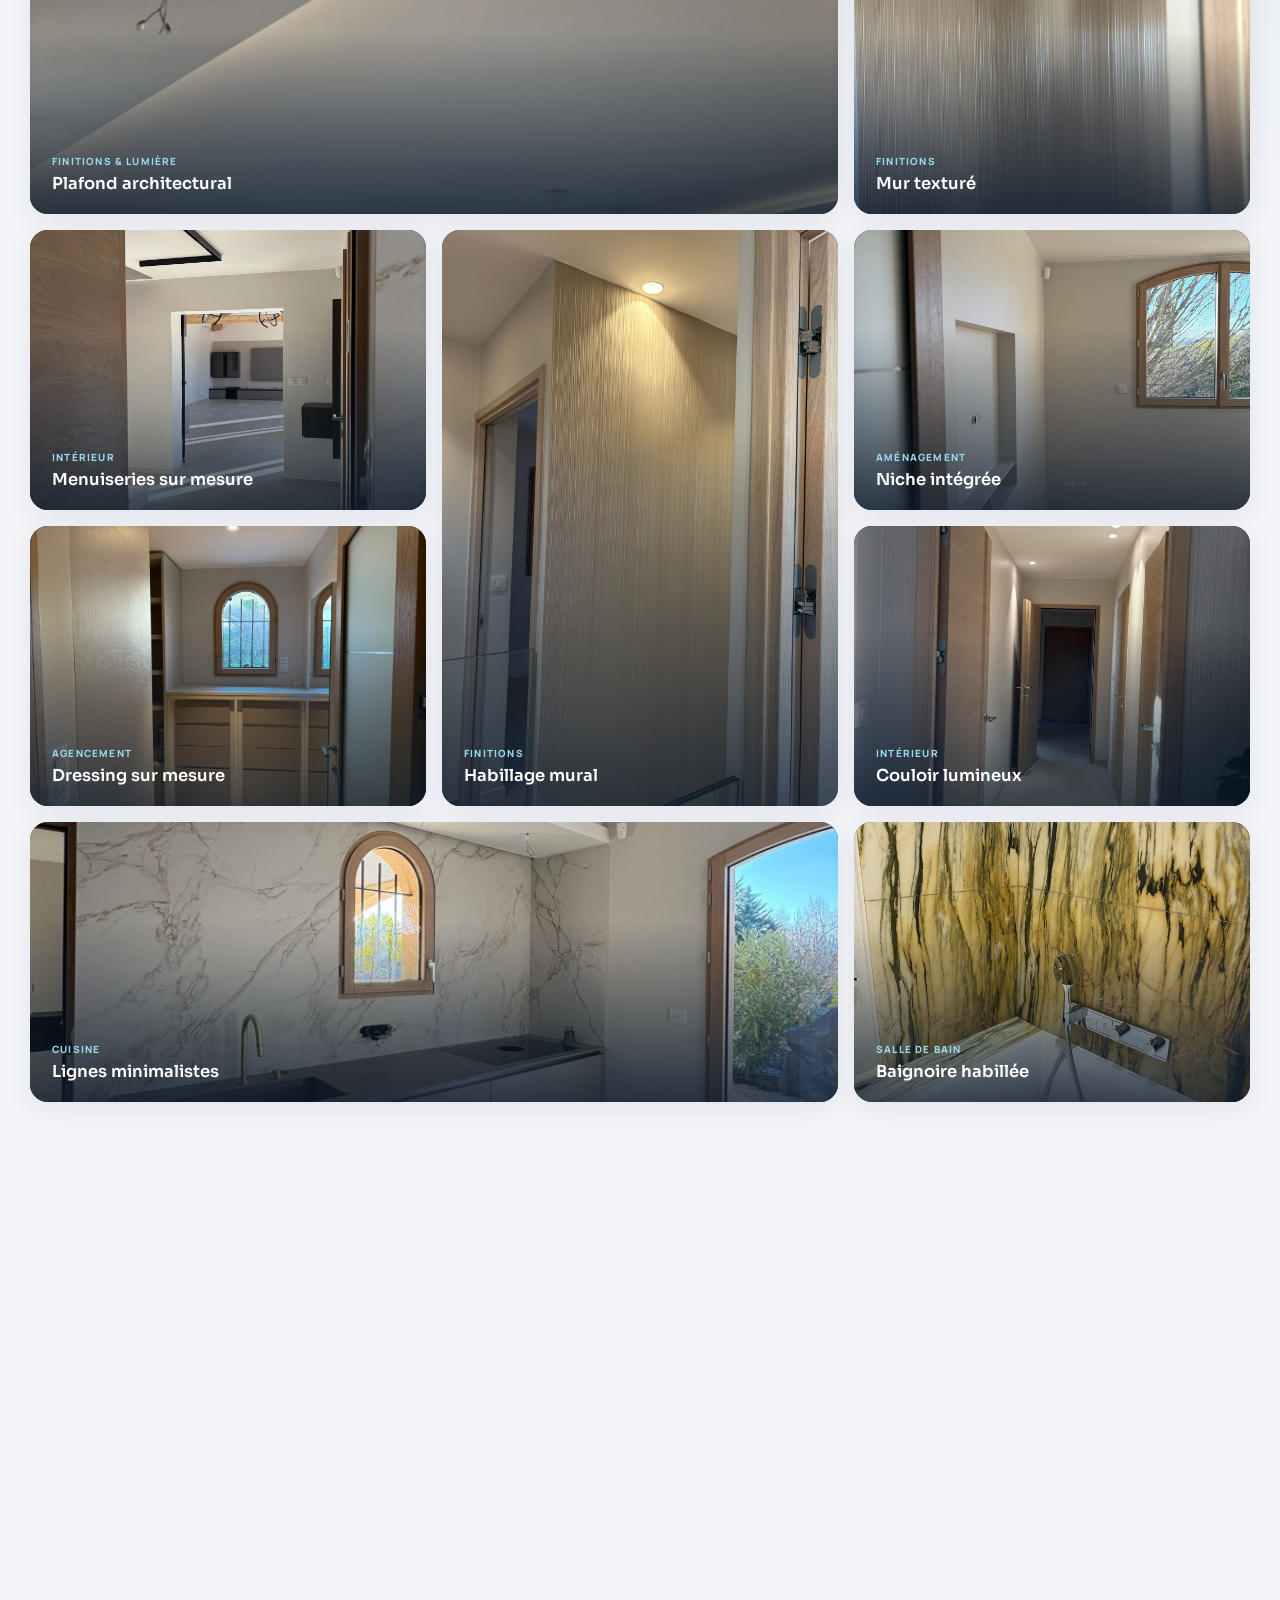
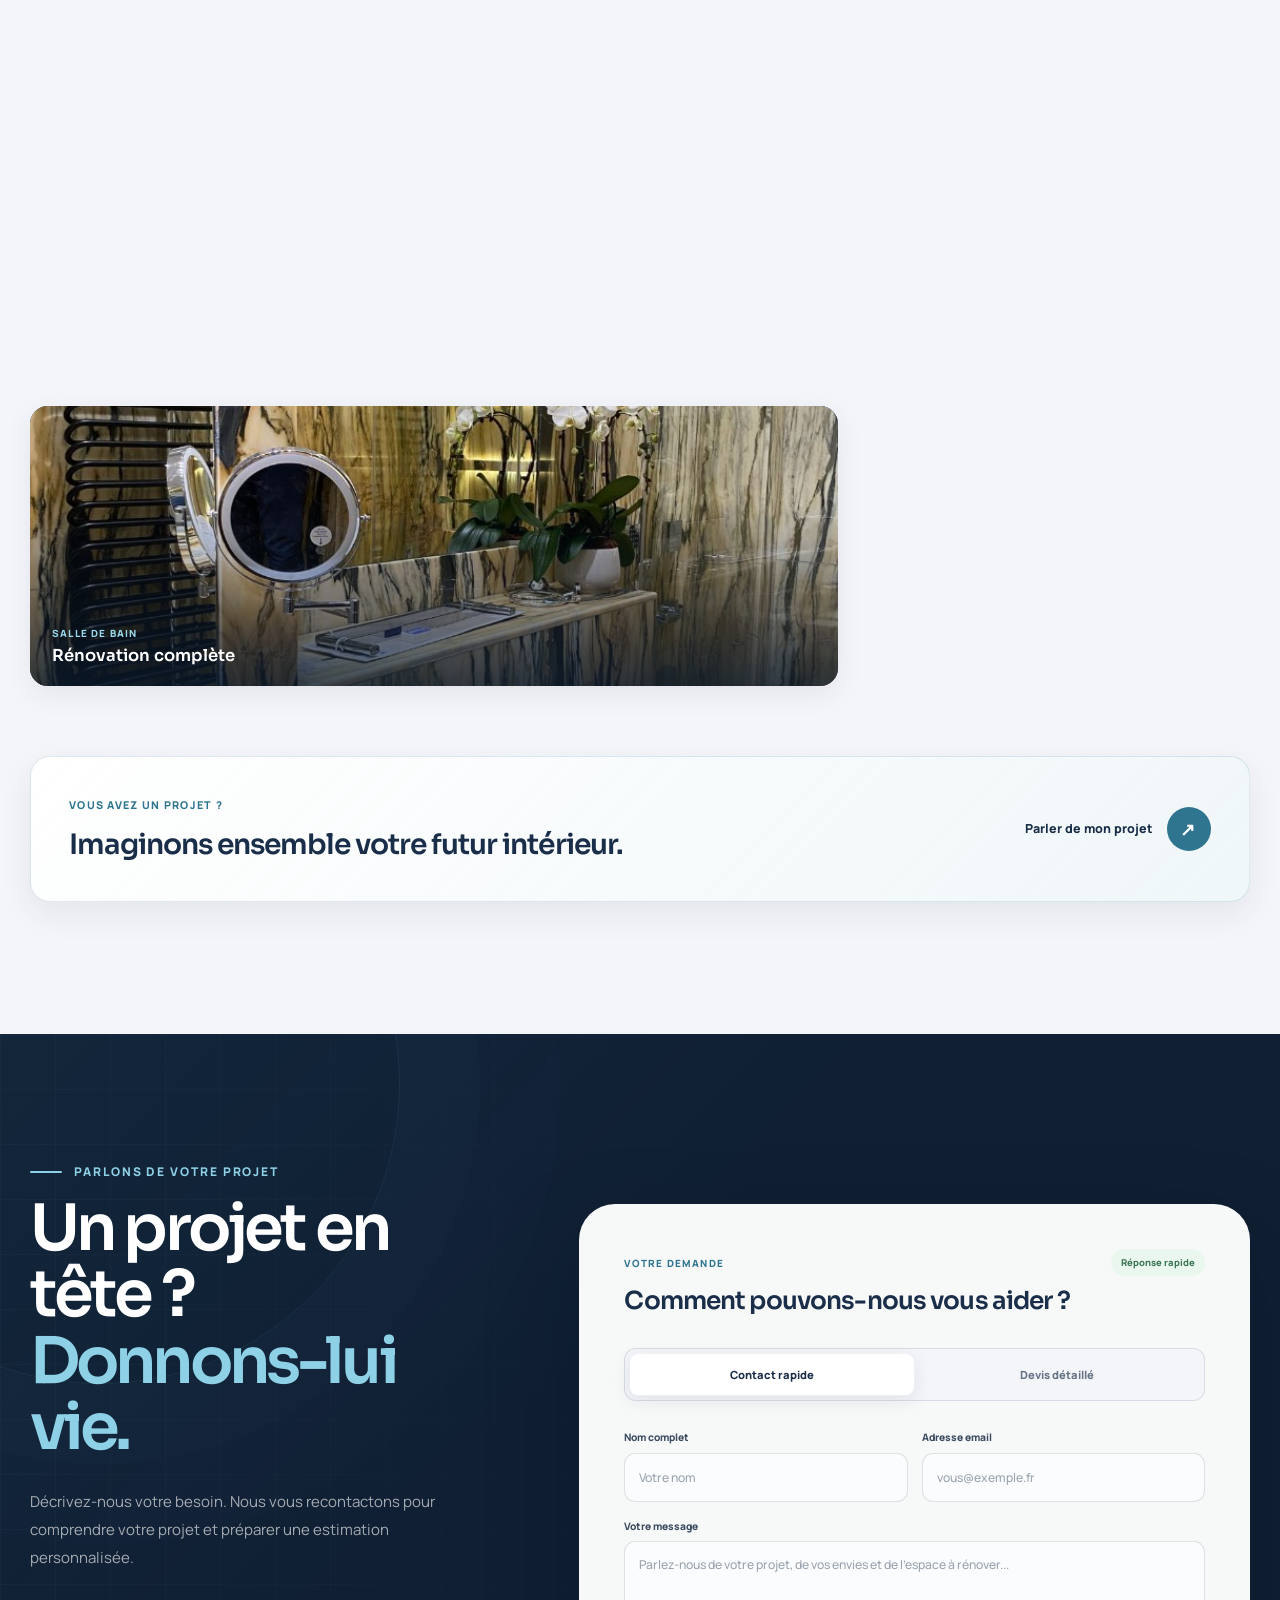
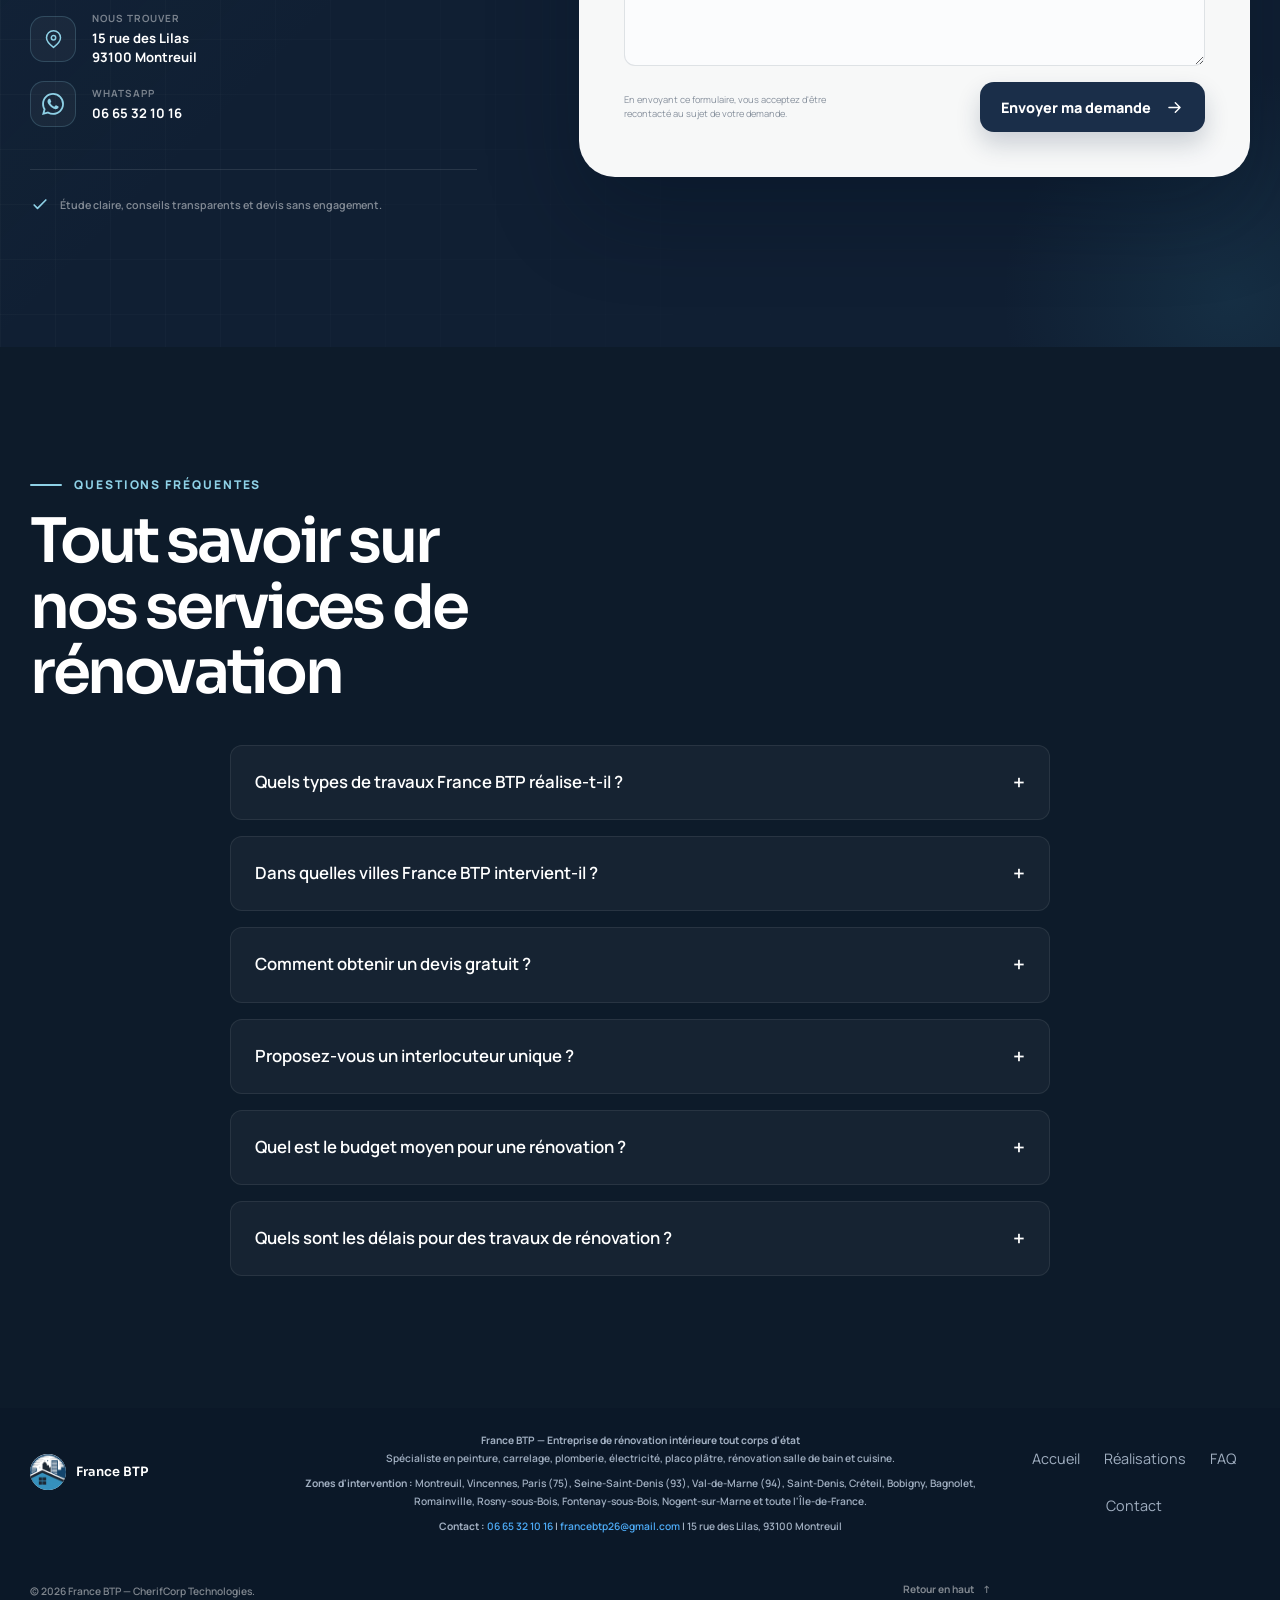
==== commit 35cb3f4a: "Remove duplicate portfolio images from Photos2 Co-authored-by: Cursor <cursoragent@cursor.com>" ====
--- a/index.html
+++ b/index.html
@@ -512,7 +512,7 @@
               <button type="button" data-filter="salle-de-bain">Salles de bain</button>
               <button type="button" data-filter="finition">Finitions</button>
             </div>
-            <p><span data-project-count>23</span> réalisations</p>
+            <p><span data-project-count>13</span> réalisations</p>
           </div>
 
           <div class="portfolio-grid" data-gallery>
@@ -798,226 +798,6 @@
                 />
                 <span class="project-card__shade"></span>
                 <span class="project-card__content"><small>Salle de bain</small><strong>Rénovation complète</strong></span>
-                <span class="project-card__open" aria-hidden="true">
-                  <svg viewBox="0 0 24 24"><path d="M8 3H3v5M16 3h5v5M8 21H3v-5M16 21h5v-5" /></svg>
-                </span>
-              </button>
-            </article>
-            <!-- Photos2 batch -->
-            <article class="project-card project-card--wide" data-category="interieur finition" data-reveal>
-              <button
-                class="project-card__button"
-                type="button"
-                data-lightbox="assets/Photos2/WhatsApp Image 2026-07-21.jpeg"
-                data-title="Rénovation intérieure"
-              >
-                <img
-                  src="assets/Photos2/WhatsApp Image 2026-07-21.jpeg"
-                  alt="Rénovation intérieure par France BTP"
-                  width="768"
-                  height="1024"
-                  loading="lazy"
-                />
-                <span class="project-card__shade"></span>
-                <span class="project-card__content"><small>Rénovation</small><strong>Aménagement sur mesure</strong></span>
-                <span class="project-card__open" aria-hidden="true">
-                  <svg viewBox="0 0 24 24"><path d="M8 3H3v5M16 3h5v5M8 21H3v-5M16 21h5v-5" /></svg>
-                </span>
-              </button>
-            </article>
-
-            <article class="project-card" data-category="interieur" data-reveal>
-              <button
-                class="project-card__button"
-                type="button"
-                data-lightbox="assets/Photos2/WhatsApp Image 2026-07-21 at 10.47.23 AM.jpeg"
-                data-title="Travaux intérieurs"
-              >
-                <img
-                  src="assets/Photos2/WhatsApp Image 2026-07-21 at 10.47.23 AM.jpeg"
-                  alt="Travaux intérieurs réalisés par France BTP"
-                  width="768"
-                  height="1024"
-                  loading="lazy"
-                />
-                <span class="project-card__shade"></span>
-                <span class="project-card__content"><small>Intérieur</small><strong>Finitions soignées</strong></span>
-                <span class="project-card__open" aria-hidden="true">
-                  <svg viewBox="0 0 24 24"><path d="M8 3H3v5M16 3h5v5M8 21H3v-5M16 21h5v-5" /></svg>
-                </span>
-              </button>
-            </article>
-
-            <article class="project-card project-card--tall" data-category="interieur finition" data-reveal>
-              <button
-                class="project-card__button"
-                type="button"
-                data-lightbox="assets/Photos2/WhatsApp Image 2026-07-21 at 10.47.23 AM2.jpeg"
-                data-title="Rénovation complète"
-              >
-                <img
-                  src="assets/Photos2/WhatsApp Image 2026-07-21 at 10.47.23 AM2.jpeg"
-                  alt="Rénovation complète réalisée par France BTP"
-                  width="768"
-                  height="1024"
-                  loading="lazy"
-                />
-                <span class="project-card__shade"></span>
-                <span class="project-card__content"><small>Finitions</small><strong>Rénovation complète</strong></span>
-                <span class="project-card__open" aria-hidden="true">
-                  <svg viewBox="0 0 24 24"><path d="M8 3H3v5M16 3h5v5M8 21H3v-5M16 21h5v-5" /></svg>
-                </span>
-              </button>
-            </article>
-
-            <article class="project-card" data-category="interieur" data-reveal>
-              <button
-                class="project-card__button"
-                type="button"
-                data-lightbox="assets/Photos2/WhatsApp Image 2026-07-21 at 10.47.23 AM3.jpeg"
-                data-title="Détail intérieur"
-              >
-                <img
-                  src="assets/Photos2/WhatsApp Image 2026-07-21 at 10.47.23 AM3.jpeg"
-                  alt="Détail de travaux intérieurs France BTP"
-                  width="768"
-                  height="1024"
-                  loading="lazy"
-                />
-                <span class="project-card__shade"></span>
-                <span class="project-card__content"><small>Intérieur</small><strong>Espace rénové</strong></span>
-                <span class="project-card__open" aria-hidden="true">
-                  <svg viewBox="0 0 24 24"><path d="M8 3H3v5M16 3h5v5M8 21H3v-5M16 21h5v-5" /></svg>
-                </span>
-              </button>
-            </article>
-
-            <article class="project-card project-card--wide" data-category="interieur finition" data-reveal>
-              <button
-                class="project-card__button"
-                type="button"
-                data-lightbox="assets/Photos2/WhatsApp Image 2026-07-21 at 10.48.54.jpeg"
-                data-title="Chantier finition"
-              >
-                <img
-                  src="assets/Photos2/WhatsApp Image 2026-07-21 at 10.48.54.jpeg"
-                  alt="Chantier finition France BTP"
-                  width="768"
-                  height="1024"
-                  loading="lazy"
-                />
-                <span class="project-card__shade"></span>
-                <span class="project-card__content"><small>Finitions</small><strong>Chantier sur mesure</strong></span>
-                <span class="project-card__open" aria-hidden="true">
-                  <svg viewBox="0 0 24 24"><path d="M8 3H3v5M16 3h5v5M8 21H3v-5M16 21h5v-5" /></svg>
-                </span>
-              </button>
-            </article>
-
-            <article class="project-card" data-category="interieur" data-reveal>
-              <button
-                class="project-card__button"
-                type="button"
-                data-lightbox="assets/Photos2/WhatsApp Image 2026-07-21 at 10.48.jpeg"
-                data-title="Rénovation de pièce"
-              >
-                <img
-                  src="assets/Photos2/WhatsApp Image 2026-07-21 at 10.48.jpeg"
-                  alt="Rénovation de pièce par France BTP"
-                  width="768"
-                  height="1024"
-                  loading="lazy"
-                />
-                <span class="project-card__shade"></span>
-                <span class="project-card__content"><small>Intérieur</small><strong>Pièce transformée</strong></span>
-                <span class="project-card__open" aria-hidden="true">
-                  <svg viewBox="0 0 24 24"><path d="M8 3H3v5M16 3h5v5M8 21H3v-5M16 21h5v-5" /></svg>
-                </span>
-              </button>
-            </article>
-
-            <article class="project-card" data-category="interieur finition" data-reveal>
-              <button
-                class="project-card__button"
-                type="button"
-                data-lightbox="assets/Photos2/WhatsApp Image 2026-07-2.jpeg"
-                data-title="Travaux de rénovation"
-              >
-                <img
-                  src="assets/Photos2/WhatsApp Image 2026-07-2.jpeg"
-                  alt="Travaux de rénovation France BTP"
-                  width="768"
-                  height="1024"
-                  loading="lazy"
-                />
-                <span class="project-card__shade"></span>
-                <span class="project-card__content"><small>Rénovation</small><strong>Travaux de qualité</strong></span>
-                <span class="project-card__open" aria-hidden="true">
-                  <svg viewBox="0 0 24 24"><path d="M8 3H3v5M16 3h5v5M8 21H3v-5M16 21h5v-5" /></svg>
-                </span>
-              </button>
-            </article>
-
-            <article class="project-card project-card--wide" data-category="interieur" data-reveal>
-              <button
-                class="project-card__button"
-                type="button"
-                data-lightbox="assets/Photos2/WhatsApp Image 2026-07-21 at 10.4.jpeg"
-                data-title="Vue d'ensemble"
-              >
-                <img
-                  src="assets/Photos2/WhatsApp Image 2026-07-21 at 10.4.jpeg"
-                  alt="Vue d'ensemble d'une rénovation France BTP"
-                  width="768"
-                  height="1024"
-                  loading="lazy"
-                />
-                <span class="project-card__shade"></span>
-                <span class="project-card__content"><small>Intérieur</small><strong>Vue d'ensemble</strong></span>
-                <span class="project-card__open" aria-hidden="true">
-                  <svg viewBox="0 0 24 24"><path d="M8 3H3v5M16 3h5v5M8 21H3v-5M16 21h5v-5" /></svg>
-                </span>
-              </button>
-            </article>
-
-            <article class="project-card" data-category="finition interieur" data-reveal>
-              <button
-                class="project-card__button"
-                type="button"
-                data-lightbox="assets/Photos2/WhatsApp Image 2026-072.jpeg"
-                data-title="Finitions d'exception"
-              >
-                <img
-                  src="assets/Photos2/WhatsApp Image 2026-072.jpeg"
-                  alt="Finitions d'exception réalisées par France BTP"
-                  width="768"
-                  height="1024"
-                  loading="lazy"
-                />
-                <span class="project-card__shade"></span>
-                <span class="project-card__content"><small>Finitions</small><strong>Finitions d'exception</strong></span>
-                <span class="project-card__open" aria-hidden="true">
-                  <svg viewBox="0 0 24 24"><path d="M8 3H3v5M16 3h5v5M8 21H3v-5M16 21h5v-5" /></svg>
-                </span>
-              </button>
-            </article>
-
-            <article class="project-card" data-category="interieur finition" data-reveal>
-              <button
-                class="project-card__button"
-                type="button"
-                data-lightbox="assets/Photos2/WhatsApp Image 2026.jpeg"
-                data-title="Réalisation récente"
-              >
-                <img
-                  src="assets/Photos2/WhatsApp Image 2026.jpeg"
-                  alt="Réalisation récente France BTP"
-                  width="768"
-                  height="1024"
-                  loading="lazy"
-                />
-                <span class="project-card__shade"></span>
-                <span class="project-card__content"><small>Rénovation</small><strong>Réalisation récente</strong></span>
                 <span class="project-card__open" aria-hidden="true">
                   <svg viewBox="0 0 24 24"><path d="M8 3H3v5M16 3h5v5M8 21H3v-5M16 21h5v-5" /></svg>
                 </span>
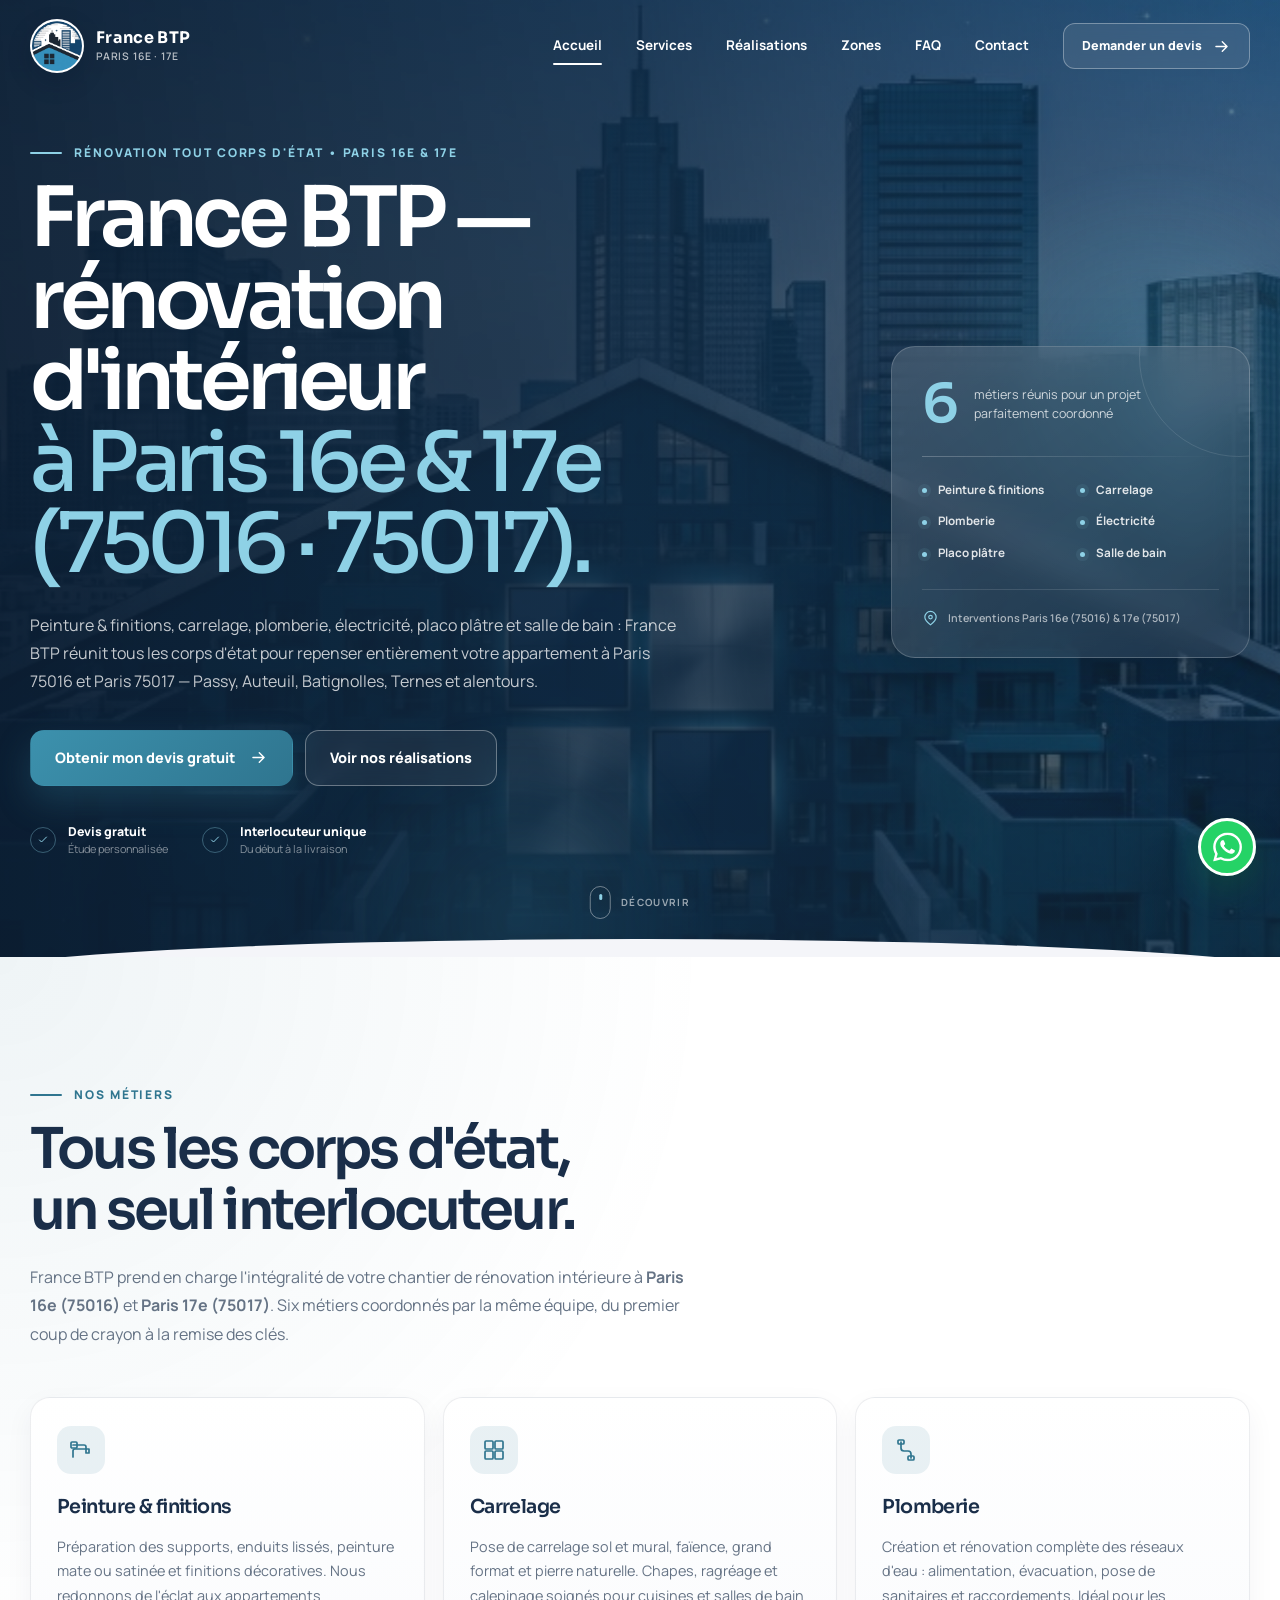
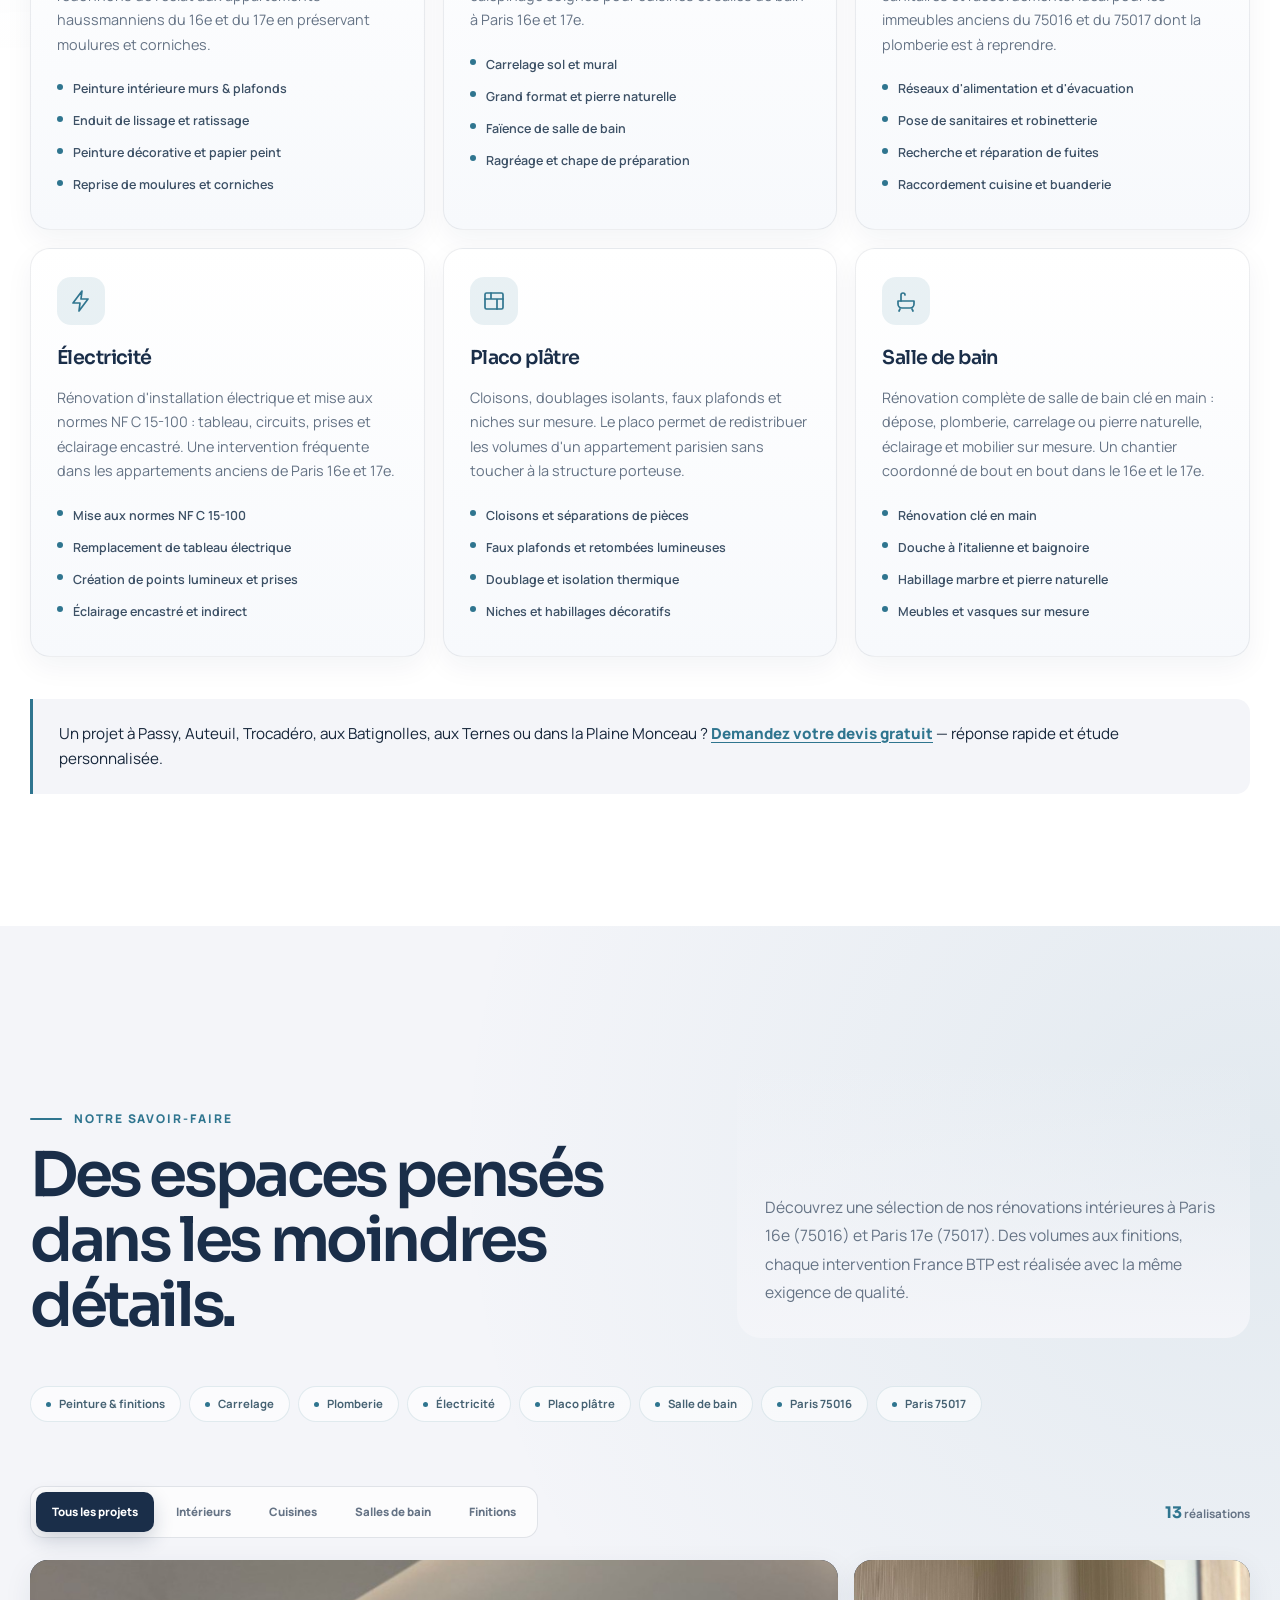
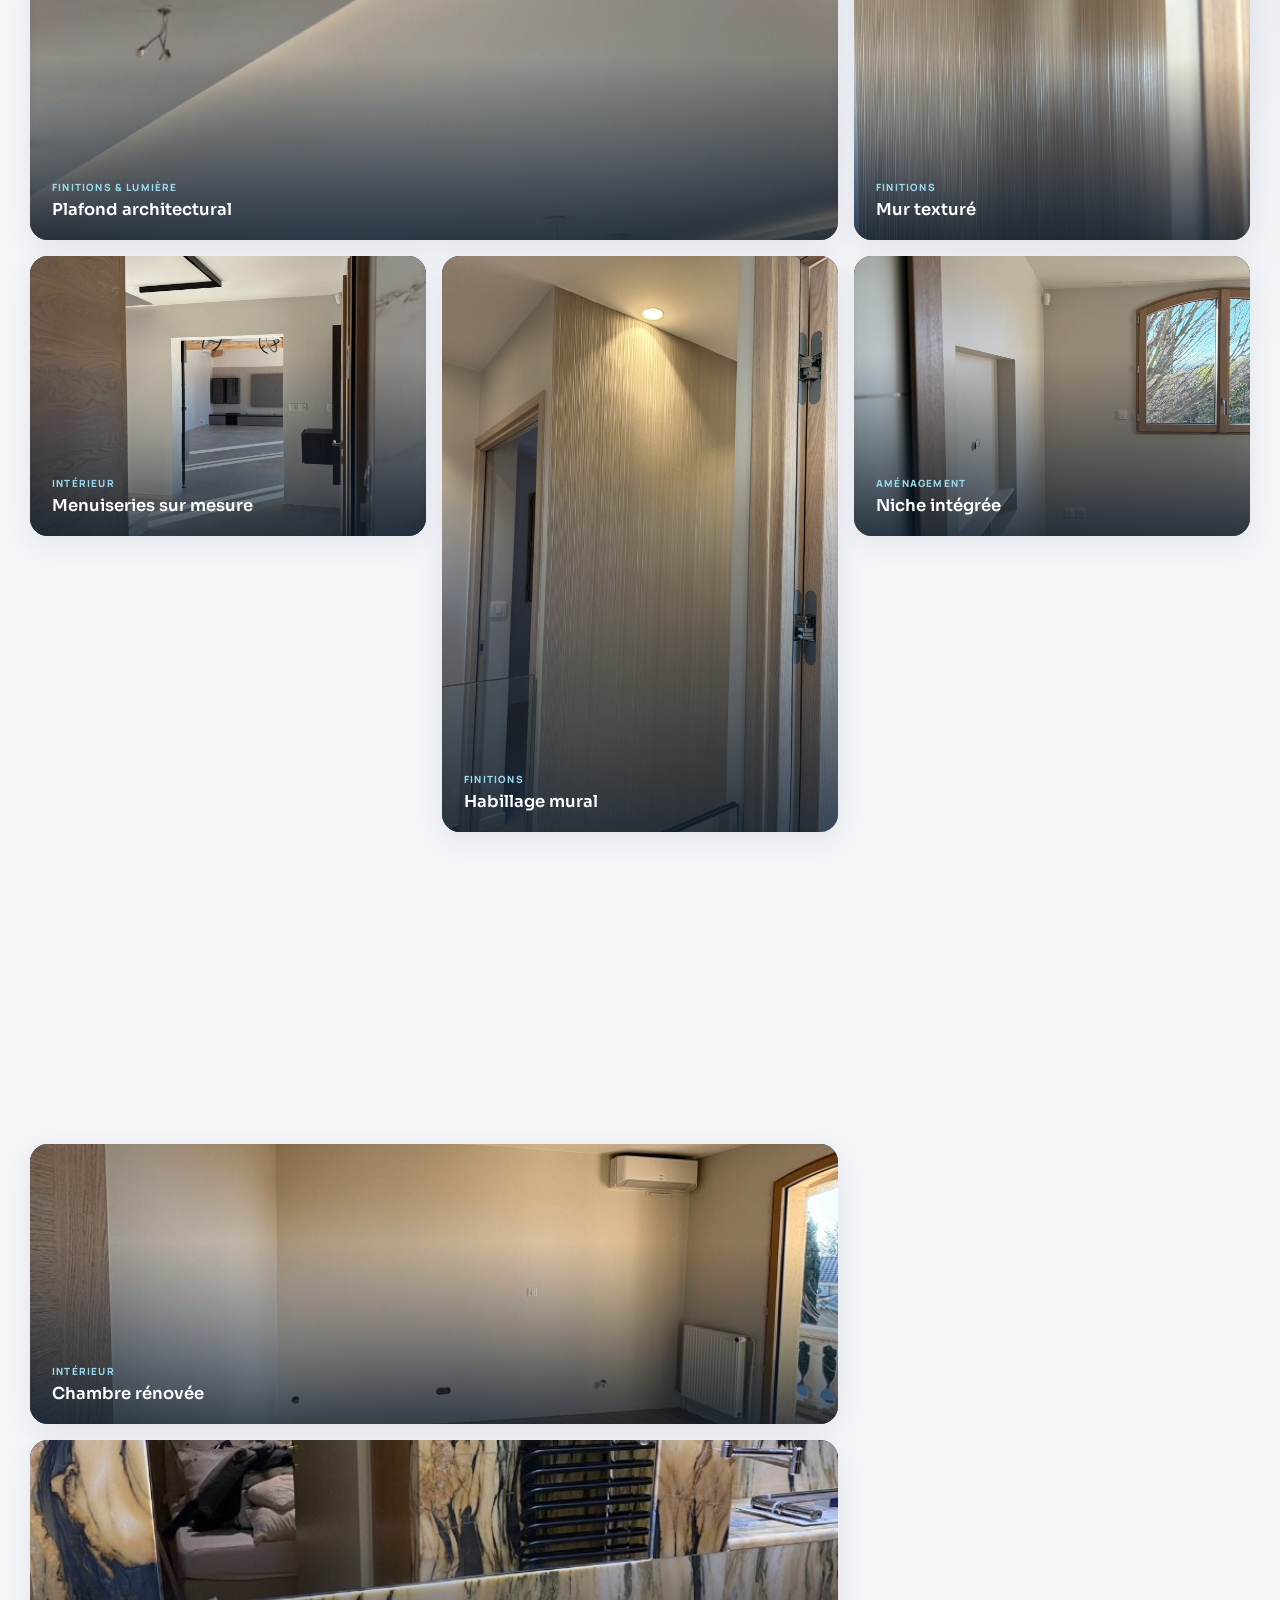
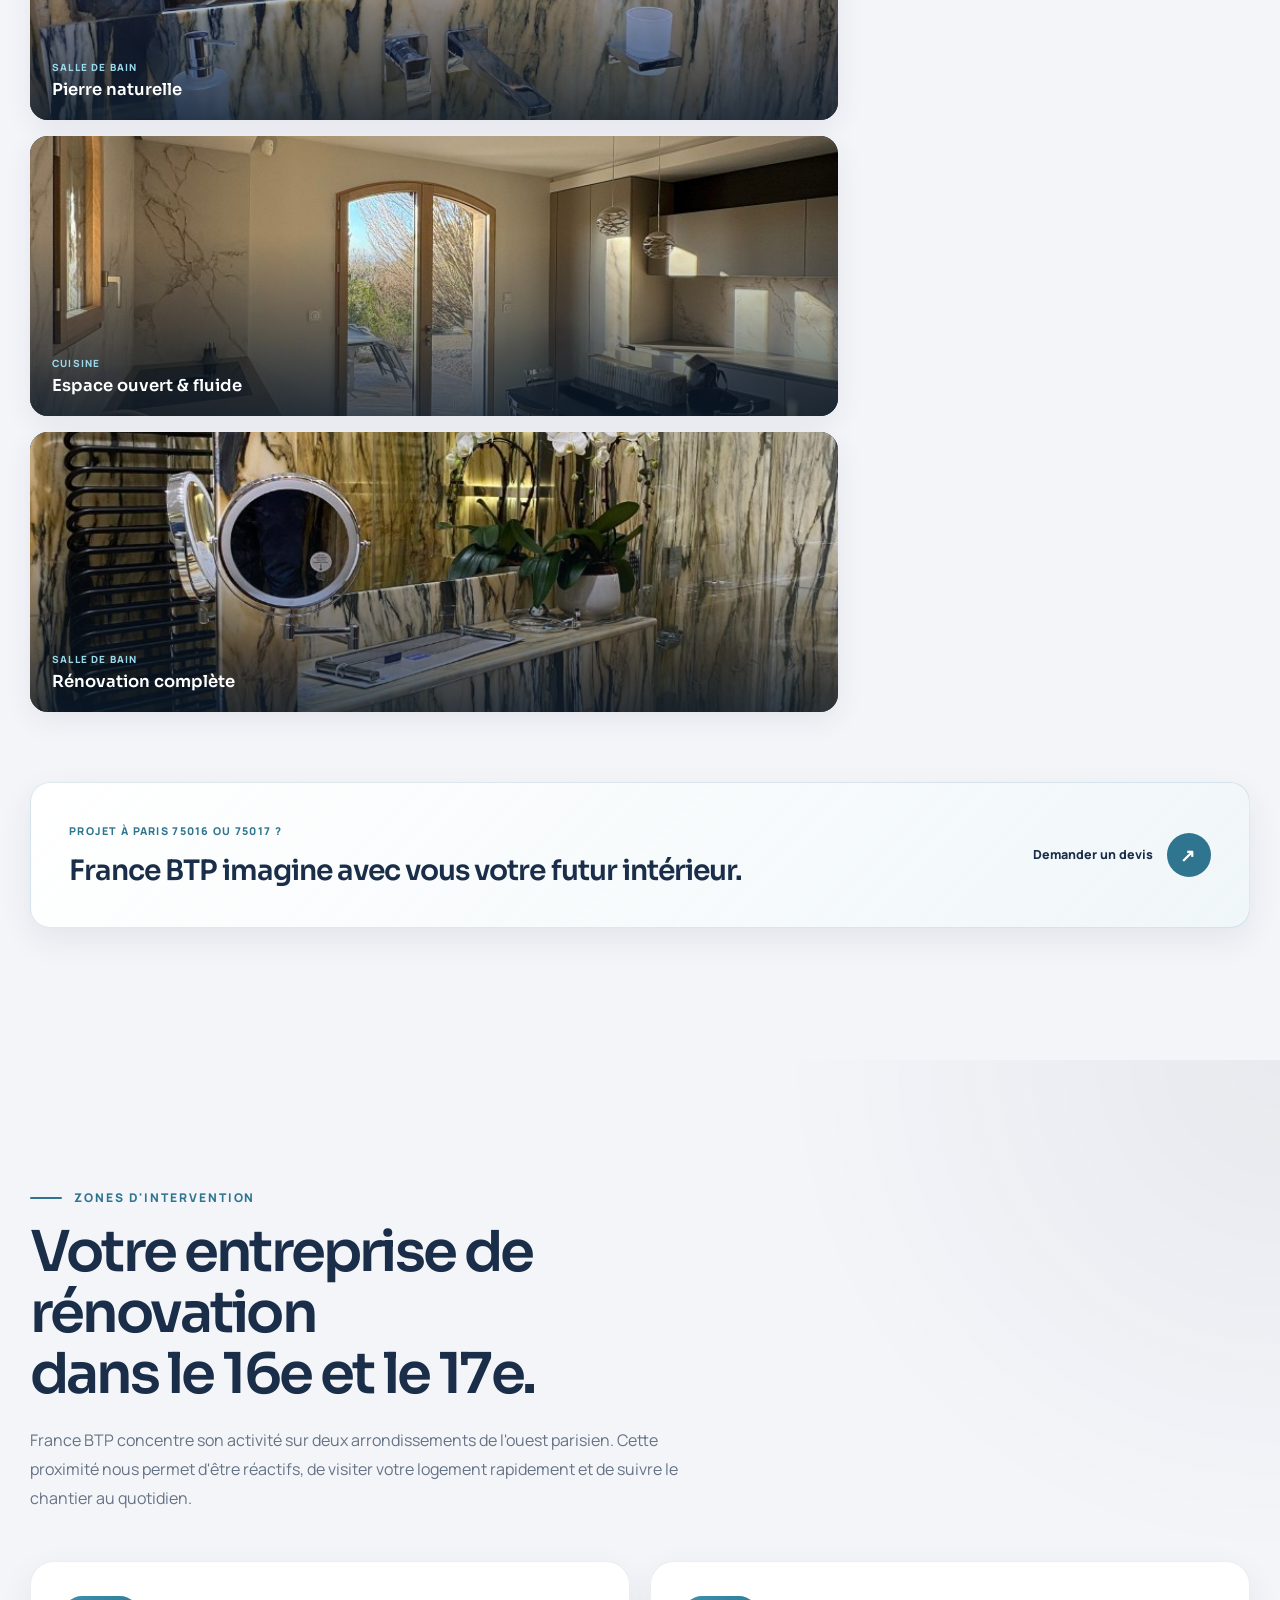
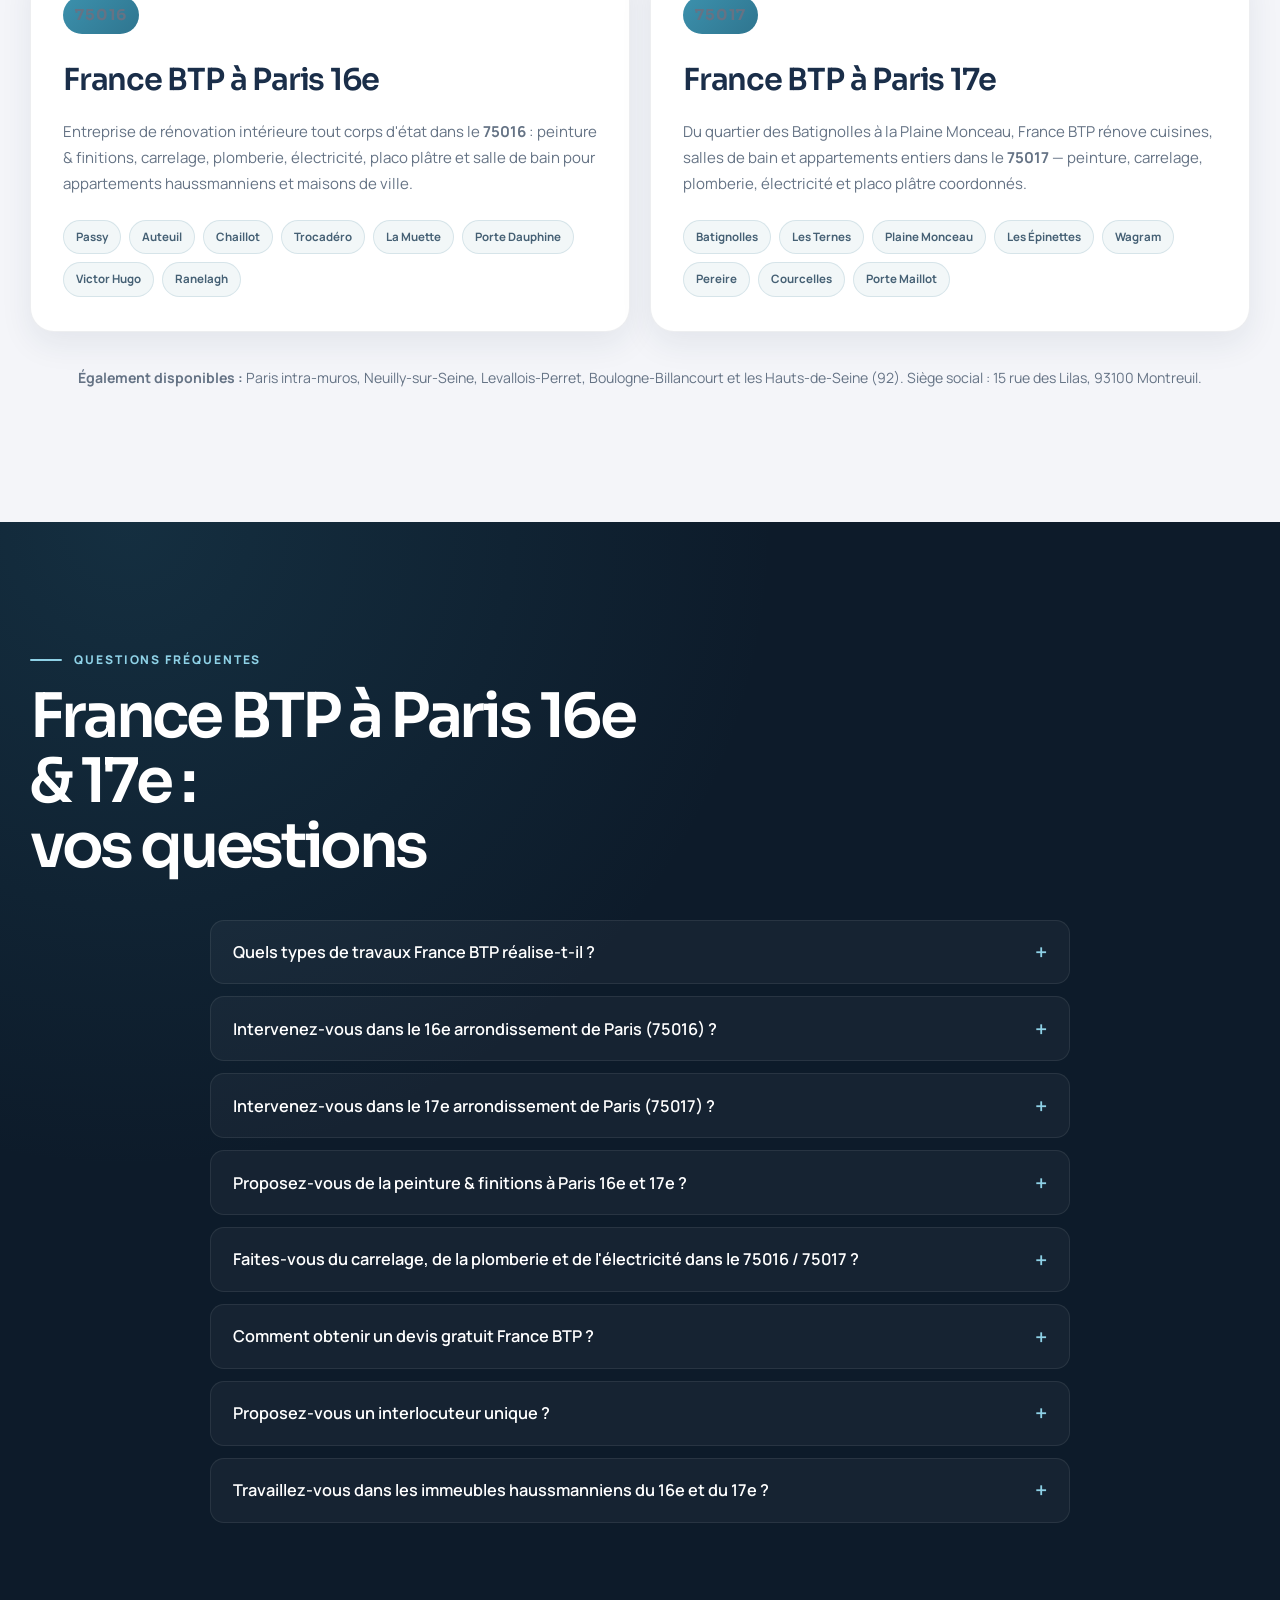
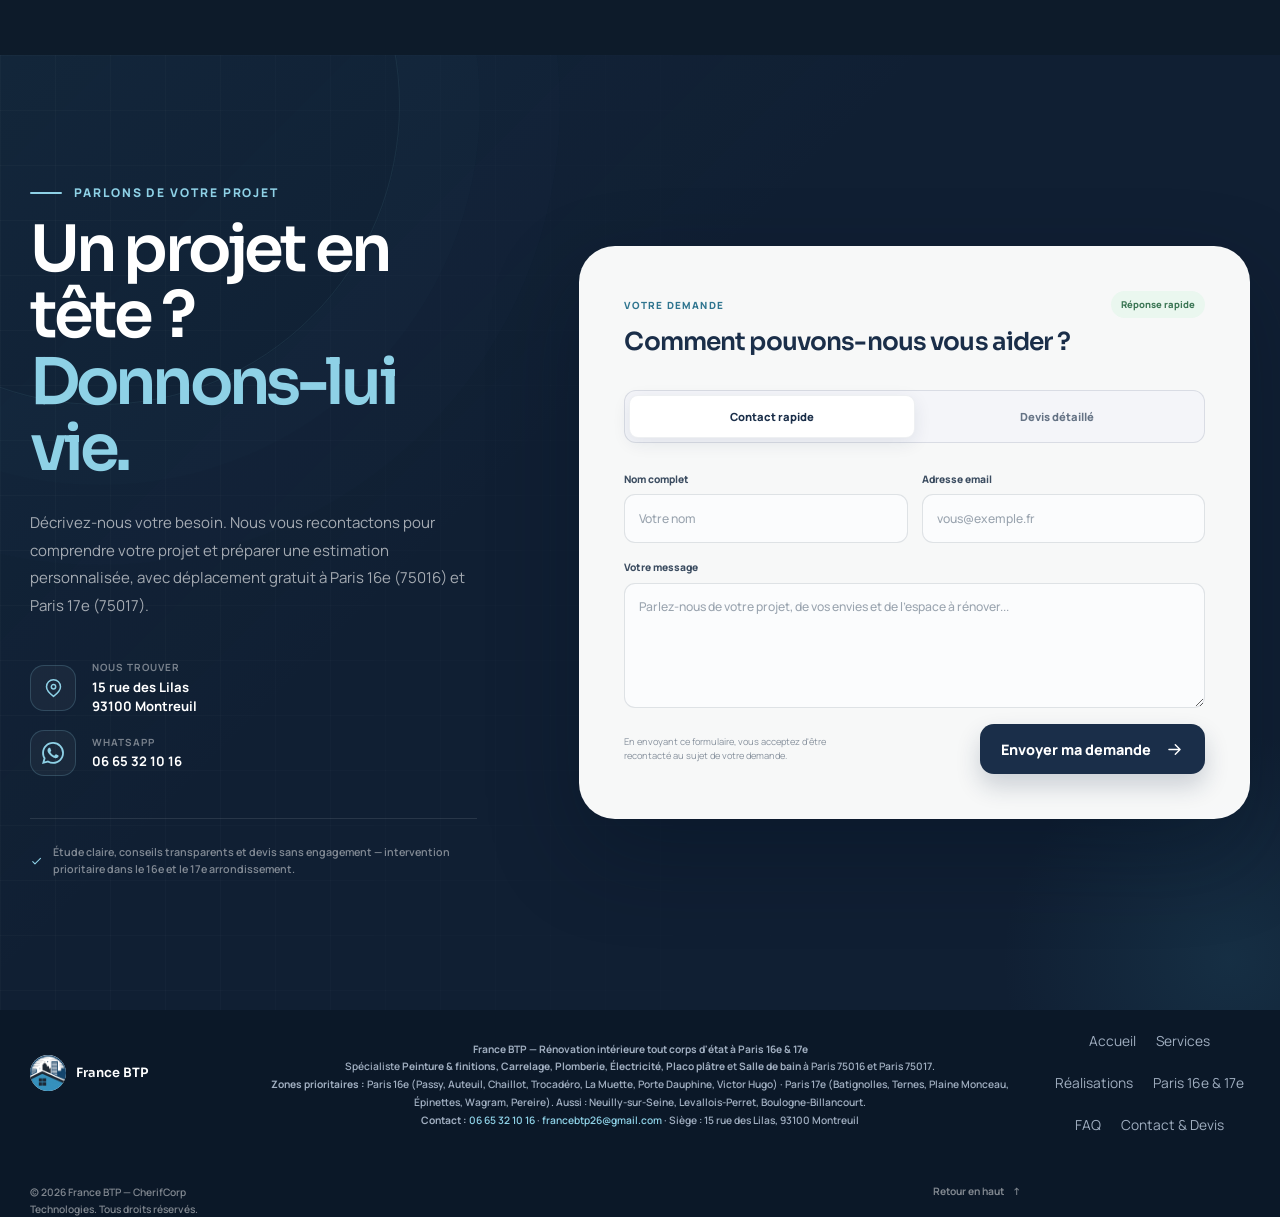
==== commit 92bbf8e7: "Strengthen Paris 16e/17e local SEO and add Search Console verification Target 75016/75017 for France" ====
--- a/index.html
+++ b/index.html
@@ -8,12 +8,12 @@
     <!-- ═══════════════════════════════════════════════ -->
     <!-- PRIMARY META TAGS                               -->
     <!-- ═══════════════════════════════════════════════ -->
-    <title>France BTP | Entreprise de Rénovation Intérieure à Paris &amp; Île-de-France — Devis Gratuit</title>
+    <title>France BTP | Peinture, Carrelage, Plomberie, Électricité &amp; Salle de Bain — Paris 16e &amp; 17e (75016 · 75017)</title>
     <meta
       name="description"
-      content="France BTP : votre entreprise de rénovation intérieure tout corps d'état à Paris, Montreuil et en Île-de-France. Peinture, plomberie, électricité, carrelage, salle de bain, cuisine. Devis gratuit et intervention rapide. Plus de 23 réalisations à découvrir."
+      content="France BTP : rénovation intérieure à Paris 75016 et Paris 75017. Peinture &amp; finitions, carrelage, plomberie, électricité, placo plâtre et salle de bain. Entreprise tout corps d'état — devis gratuit à Passy, Auteuil, Batignolles, Ternes."
     />
-    <meta name="keywords" content="France BTP, france btp, rénovation intérieure, entreprise de bâtiment, travaux Paris, rénovation Île-de-France, artisan BTP, aménagement sur mesure, devis travaux gratuit, rénovation appartement Paris, travaux de rénovation Montreuil, entreprise rénovation 93, plombier Paris, électricien Île-de-France, carreleur Paris, peintre en bâtiment Paris, rénovation salle de bain, rénovation cuisine, placo plâtre, société BTP Paris, entreprise tout corps d'état, rénovation maison Île-de-France, artisan rénovation 75, devis rénovation gratuit" />
+    <meta name="keywords" content="France BTP, france btp, France BTP Paris, France BTP 75016, France BTP 75017, rénovation intérieure Paris 16, rénovation intérieure Paris 17, rénovation appartement 75016, rénovation appartement 75017, entreprise rénovation Paris 16e, entreprise rénovation Paris 17e, Peinture &amp; finitions Paris 16, peinture et finitions 75016, peintre Paris 16e, peintre Paris 17e, Carrelage Paris 16, carrelage Paris 17, pose carrelage 75016, pose carrelage 75017, Plomberie Paris 16, plomberie 75016, plombier Paris 16e, plombier Paris 17e, Électricité Paris 16, électricien Paris 16e, électricien Paris 17e, mise aux normes électriques 75017, Placo plâtre Paris 16, placo plâtre Paris 17, cloison placo 75016, faux plafond 75017, Salle de bain Paris 16, rénovation salle de bain 75016, rénovation salle de bain 75017, cuisine Paris 16e, tout corps d'état Paris 16, artisan rénovation 75017, Passy, Auteuil, Trocadéro, Batignolles, Ternes, Plaine Monceau, devis rénovation gratuit Paris 16" />
     <meta name="author" content="France BTP - CherifCorp Technologies" />
     <meta name="robots" content="index, follow, max-image-preview:large, max-snippet:-1, max-video-preview:-1" />
     <meta name="googlebot" content="index, follow" />
@@ -35,13 +35,15 @@
     <!-- ═══════════════════════════════════════════════ -->
     <!-- GEO-TARGETING (Local SEO)                       -->
     <!-- ═══════════════════════════════════════════════ -->
-    <meta name="geo.region" content="FR-IDF" />
-    <meta name="geo.placename" content="Montreuil, Île-de-France" />
-    <meta name="geo.position" content="48.8634;2.4412" />
-    <meta name="ICBM" content="48.8634, 2.4412" />
-    <meta name="DC.title" content="France BTP - Rénovation intérieure Paris et Île-de-France" />
+    <meta name="geo.region" content="FR-75" />
+    <meta name="geo.placename" content="Paris 16e et 17e arrondissement, Paris" />
+    <!-- Centred on Porte Maillot, the boundary between the 16e and 17e service zones -->
+    <meta name="geo.position" content="48.8781;2.2830" />
+    <meta name="ICBM" content="48.8781, 2.2830" />
+    <meta name="DC.title" content="France BTP - Rénovation intérieure Paris 16e (75016) et Paris 17e (75017)" />
     <meta name="DC.creator" content="France BTP" />
-    <meta name="DC.subject" content="Rénovation intérieure, BTP, Travaux" />
+    <meta name="DC.subject" content="Rénovation intérieure, peinture, carrelage, plomberie, électricité, placo plâtre, salle de bain, Paris 16e, Paris 17e" />
+    <meta name="DC.coverage" content="Paris 16e (75016), Paris 17e (75017), Paris, Île-de-France" />
     <meta name="DC.language" content="fr" />
 
     <!-- ═══════════════════════════════════════════════ -->
@@ -49,23 +51,28 @@
     <!-- ═══════════════════════════════════════════════ -->
     <meta property="og:type" content="website" />
     <meta property="og:site_name" content="France BTP" />
-    <meta property="og:title" content="France BTP | Rénovation Intérieure Tout Corps d'État — Paris &amp; Île-de-France" />
-    <meta property="og:description" content="Spécialiste de la rénovation intérieure : peinture, plomberie, électricité, carrelage, salle de bain et cuisine. Devis gratuit, interlocuteur unique, finitions impeccables. Intervention à Paris, Montreuil et toute l'Île-de-France." />
+    <meta property="og:title" content="France BTP | Peinture, Carrelage, Plomberie &amp; Salle de Bain — Paris 75016 &amp; 75017" />
+    <meta property="og:description" content="France BTP, entreprise de rénovation intérieure à Paris 16e (75016) et Paris 17e (75017) : peinture &amp; finitions, carrelage, plomberie, électricité, placo plâtre et salle de bain. Devis gratuit." />
     <meta property="og:url" content="https://francebtp.vercel.app/" />
     <meta property="og:image" content="https://francebtp.vercel.app/assets/cover-image-frnace-btp.png" />
-    <meta property="og:image:alt" content="France BTP - Entreprise de rénovation intérieure à Paris et Île-de-France" />
+    <meta property="og:image:alt" content="France BTP - Entreprise de rénovation intérieure à Paris 16e et 17e arrondissement" />
     <meta property="og:image:width" content="1200" />
     <meta property="og:image:height" content="630" />
     <meta property="og:locale" content="fr_FR" />
+    <meta property="business:contact_data:locality" content="Paris" />
+    <meta property="business:contact_data:region" content="Île-de-France" />
+    <meta property="business:contact_data:postal_code" content="75016" />
+    <meta property="business:contact_data:country_name" content="France" />
+    <meta property="business:contact_data:phone_number" content="+33665321016" />
 
     <!-- ═══════════════════════════════════════════════ -->
     <!-- TWITTER / X CARD                                -->
     <!-- ═══════════════════════════════════════════════ -->
     <meta name="twitter:card" content="summary_large_image" />
-    <meta name="twitter:title" content="France BTP | Rénovation Intérieure — Paris &amp; Île-de-France" />
-    <meta name="twitter:description" content="Rénovation intérieure tout corps d'état : peinture, plomberie, électricité, carrelage, salle de bain. Devis gratuit. Paris, Montreuil, Île-de-France." />
+    <meta name="twitter:title" content="France BTP | Rénovation Intérieure Paris 75016 &amp; 75017" />
+    <meta name="twitter:description" content="France BTP — peinture &amp; finitions, carrelage, plomberie, électricité, placo plâtre et salle de bain à Paris 16e et 17e. Devis gratuit." />
     <meta name="twitter:image" content="https://francebtp.vercel.app/assets/cover-image-frnace-btp.png" />
-    <meta name="twitter:image:alt" content="France BTP - Rénovation intérieure de qualité" />
+    <meta name="twitter:image:alt" content="France BTP - Rénovation intérieure à Paris 16e et 17e" />
 
     <!-- ═══════════════════════════════════════════════ -->
     <!-- FAVICONS & APP ICONS                            -->
@@ -75,6 +82,7 @@
     <link rel="icon" type="image/png" sizes="16x16" href="assets/France_btp_logo_off-removebg-preview.png" />
     <link rel="apple-touch-icon" sizes="180x180" href="assets/France_btp_logo_off-removebg-preview.png" />
     <link rel="shortcut icon" href="assets/France_btp_logo_off-removebg-preview.png" />
+    <link rel="manifest" href="manifest.webmanifest" />
 
     <!-- ═══════════════════════════════════════════════ -->
     <!-- STRUCTURED DATA: LocalBusiness (Primary)        -->
@@ -85,9 +93,20 @@
       "@type": "HomeAndConstructionBusiness",
       "@id": "https://francebtp.vercel.app/#business",
       "name": "France BTP",
-      "alternateName": ["FranceBTP", "France B.T.P."],
-      "description": "France BTP est une entreprise spécialisée dans la rénovation intérieure tout corps d'état à Paris, Montreuil et en Île-de-France. Services : peinture, plomberie, électricité, carrelage, placo plâtre, salle de bain et cuisine.",
+      "alternateName": ["FranceBTP", "France B.T.P.", "France BTP Paris", "France BTP 75016", "France BTP 75017"],
+      "description": "France BTP est une entreprise de rénovation intérieure tout corps d'état intervenant principalement à Paris 16e (75016) et Paris 17e (75017). Services : peinture et finitions, carrelage, plomberie, électricité, placo plâtre, rénovation de salle de bain et de cuisine.",
+      "slogan": "France BTP — Votre intérieur, entièrement repensé à Paris 16e & 17e.",
       "url": "https://francebtp.vercel.app",
+      "knowsLanguage": "fr",
+      "keywords": "France BTP, peinture finitions, carrelage, plomberie, électricité, placo plâtre, salle de bain, Paris 75016, Paris 75017",
+      "contactPoint": {
+        "@type": "ContactPoint",
+        "contactType": "Devis et renseignements",
+        "telephone": "+33665321016",
+        "email": "francebtp26@gmail.com",
+        "availableLanguage": ["French"],
+        "areaServed": ["75016", "75017", "Paris", "FR-75", "FR-IDF"]
+      },
       "logo": "https://francebtp.vercel.app/assets/image1-logo-francebtp.png",
       "image": [
         "https://francebtp.vercel.app/assets/cover-image-frnace-btp.png",
@@ -112,71 +131,217 @@
         "longitude": 2.4412
       },
       "areaServed": [
+        {
+          "@type": "City",
+          "name": "Paris 16e arrondissement",
+          "alternateName": ["Paris 16", "Paris 75016", "16e arrondissement de Paris"],
+          "containedInPlace": { "@type": "City", "name": "Paris" },
+          "address": {
+            "@type": "PostalAddress",
+            "addressLocality": "Paris",
+            "postalCode": "75016",
+            "addressRegion": "Île-de-France",
+            "addressCountry": "FR"
+          }
+        },
+        {
+          "@type": "City",
+          "name": "Paris 17e arrondissement",
+          "alternateName": ["Paris 17", "Paris 75017", "17e arrondissement de Paris"],
+          "containedInPlace": { "@type": "City", "name": "Paris" },
+          "address": {
+            "@type": "PostalAddress",
+            "addressLocality": "Paris",
+            "postalCode": "75017",
+            "addressRegion": "Île-de-France",
+            "addressCountry": "FR"
+          }
+        },
+        { "@type": "Place", "name": "Passy, Paris 16e" },
+        { "@type": "Place", "name": "Auteuil, Paris 16e" },
+        { "@type": "Place", "name": "Chaillot, Paris 16e" },
+        { "@type": "Place", "name": "Trocadéro, Paris 16e" },
+        { "@type": "Place", "name": "La Muette, Paris 16e" },
+        { "@type": "Place", "name": "Porte Dauphine, Paris 16e" },
+        { "@type": "Place", "name": "Victor Hugo, Paris 16e" },
+        { "@type": "Place", "name": "Les Batignolles, Paris 17e" },
+        { "@type": "Place", "name": "Les Ternes, Paris 17e" },
+        { "@type": "Place", "name": "Plaine Monceau, Paris 17e" },
+        { "@type": "Place", "name": "Les Épinettes, Paris 17e" },
+        { "@type": "Place", "name": "Wagram, Paris 17e" },
+        { "@type": "Place", "name": "Pereire, Paris 17e" },
+        { "@type": "City", "name": "Paris" },
+        { "@type": "City", "name": "Neuilly-sur-Seine" },
+        { "@type": "City", "name": "Levallois-Perret" },
+        { "@type": "City", "name": "Boulogne-Billancourt" },
         { "@type": "City", "name": "Montreuil" },
-        { "@type": "City", "name": "Paris" },
-        { "@type": "City", "name": "Vincennes" },
-        { "@type": "City", "name": "Saint-Denis" },
-        { "@type": "City", "name": "Créteil" },
-        { "@type": "City", "name": "Bobigny" },
-        { "@type": "AdministrativeArea", "name": "Seine-Saint-Denis (93)" },
-        { "@type": "AdministrativeArea", "name": "Val-de-Marne (94)" },
+        { "@type": "AdministrativeArea", "name": "Paris (75)" },
+        { "@type": "AdministrativeArea", "name": "Hauts-de-Seine (92)" },
         { "@type": "AdministrativeArea", "name": "Île-de-France" }
       ],
+      "serviceArea": {
+        "@type": "GeoCircle",
+        "name": "Zone d'intervention prioritaire — Paris 16e et 17e",
+        "geoMidpoint": {
+          "@type": "GeoCoordinates",
+          "latitude": 48.8781,
+          "longitude": 2.283
+        },
+        "geoRadius": "6000"
+      },
+      "hasMap": "https://maps.google.com/?q=France+BTP+r%C3%A9novation+Paris+16e+17e",
       "priceRange": "€€",
       "currenciesAccepted": "EUR",
       "paymentAccepted": "Virement bancaire, Chèque, Espèces",
-      "openingHours": "Mo-Fr 08:00-18:00, Sa 09:00-13:00",
-      "knowsAbout": ["Rénovation intérieure", "Peinture en bâtiment", "Plomberie", "Électricité", "Carrelage", "Placo plâtre", "Salle de bain", "Cuisine", "Aménagement sur mesure"],
+      "openingHoursSpecification": [
+        {
+          "@type": "OpeningHoursSpecification",
+          "dayOfWeek": ["Monday", "Tuesday", "Wednesday", "Thursday", "Friday"],
+          "opens": "08:00",
+          "closes": "18:00"
+        },
+        {
+          "@type": "OpeningHoursSpecification",
+          "dayOfWeek": "Saturday",
+          "opens": "09:00",
+          "closes": "13:00"
+        }
+      ],
+      "knowsAbout": [
+        "France BTP",
+        "Rénovation intérieure Paris 16e",
+        "Rénovation intérieure Paris 17e",
+        "Rénovation appartement 75016",
+        "Rénovation appartement 75017",
+        "Rénovation d'appartement haussmannien",
+        "Peinture et finitions Paris 16e",
+        "Peinture et finitions Paris 17e",
+        "Carrelage Paris 75016",
+        "Carrelage Paris 75017",
+        "Plomberie Paris 16e",
+        "Plomberie Paris 17e",
+        "Électricité et mise aux normes NF C 15-100",
+        "Placo plâtre, cloisons et faux plafonds",
+        "Rénovation de salle de bain Paris 16e",
+        "Rénovation de salle de bain Paris 17e",
+        "Rénovation de cuisine",
+        "Aménagement sur mesure",
+        "Entreprise tout corps d'état Paris"
+      ],
       "hasOfferCatalog": {
         "@type": "OfferCatalog",
-        "name": "Services de rénovation France BTP",
+        "name": "Services de rénovation France BTP — Paris 16e et 17e",
         "itemListElement": [
           {
             "@type": "Offer",
+            "areaServed": ["75016", "75017"],
             "itemOffered": {
               "@type": "Service",
+              "@id": "https://francebtp.vercel.app/#service-peinture",
               "name": "Peinture & finitions",
-              "description": "Peinture intérieure et finitions haut de gamme pour appartements et maisons"
+              "serviceType": "Peinture en bâtiment et finitions décoratives",
+              "description": "Peinture intérieure, enduits lissés et finitions décoratives haut de gamme pour appartements haussmanniens et maisons à Paris 16e (75016) et Paris 17e (75017).",
+              "provider": { "@id": "https://francebtp.vercel.app/#business" },
+              "areaServed": [
+                { "@type": "City", "name": "Paris 16e arrondissement", "address": { "@type": "PostalAddress", "addressLocality": "Paris", "postalCode": "75016", "addressCountry": "FR" } },
+                { "@type": "City", "name": "Paris 17e arrondissement", "address": { "@type": "PostalAddress", "addressLocality": "Paris", "postalCode": "75017", "addressCountry": "FR" } }
+              ]
             }
           },
           {
             "@type": "Offer",
+            "areaServed": ["75016", "75017"],
             "itemOffered": {
               "@type": "Service",
+              "@id": "https://francebtp.vercel.app/#service-carrelage",
               "name": "Carrelage",
-              "description": "Pose de carrelage sol et mural pour cuisine, salle de bain et pièces de vie"
+              "serviceType": "Pose de carrelage sol et mural",
+              "description": "Pose de carrelage, faïence, grand format et pierre naturelle pour cuisines, salles de bain et pièces de vie à Paris 16e (75016) et Paris 17e (75017).",
+              "provider": { "@id": "https://francebtp.vercel.app/#business" },
+              "areaServed": [
+                { "@type": "City", "name": "Paris 16e arrondissement", "address": { "@type": "PostalAddress", "addressLocality": "Paris", "postalCode": "75016", "addressCountry": "FR" } },
+                { "@type": "City", "name": "Paris 17e arrondissement", "address": { "@type": "PostalAddress", "addressLocality": "Paris", "postalCode": "75017", "addressCountry": "FR" } }
+              ]
             }
           },
           {
             "@type": "Offer",
+            "areaServed": ["75016", "75017"],
             "itemOffered": {
               "@type": "Service",
+              "@id": "https://francebtp.vercel.app/#service-plomberie",
               "name": "Plomberie",
-              "description": "Installation et rénovation plomberie, salle de bain et cuisine"
+              "serviceType": "Plomberie sanitaire et rénovation de réseaux",
+              "description": "Création et rénovation de réseaux d'eau, alimentation et évacuation, pose de sanitaires pour salle de bain et cuisine à Paris 16e (75016) et Paris 17e (75017).",
+              "provider": { "@id": "https://francebtp.vercel.app/#business" },
+              "areaServed": [
+                { "@type": "City", "name": "Paris 16e arrondissement", "address": { "@type": "PostalAddress", "addressLocality": "Paris", "postalCode": "75016", "addressCountry": "FR" } },
+                { "@type": "City", "name": "Paris 17e arrondissement", "address": { "@type": "PostalAddress", "addressLocality": "Paris", "postalCode": "75017", "addressCountry": "FR" } }
+              ]
             }
           },
           {
             "@type": "Offer",
+            "areaServed": ["75016", "75017"],
             "itemOffered": {
               "@type": "Service",
+              "@id": "https://francebtp.vercel.app/#service-electricite",
               "name": "Électricité",
-              "description": "Mise aux normes électriques et installation d'éclairage"
+              "serviceType": "Installation électrique et mise aux normes NF C 15-100",
+              "description": "Rénovation de tableau électrique, mise aux normes NF C 15-100, création de points lumineux et éclairage encastré à Paris 16e (75016) et Paris 17e (75017).",
+              "provider": { "@id": "https://francebtp.vercel.app/#business" },
+              "areaServed": [
+                { "@type": "City", "name": "Paris 16e arrondissement", "address": { "@type": "PostalAddress", "addressLocality": "Paris", "postalCode": "75016", "addressCountry": "FR" } },
+                { "@type": "City", "name": "Paris 17e arrondissement", "address": { "@type": "PostalAddress", "addressLocality": "Paris", "postalCode": "75017", "addressCountry": "FR" } }
+              ]
             }
           },
           {
             "@type": "Offer",
+            "areaServed": ["75016", "75017"],
             "itemOffered": {
               "@type": "Service",
+              "@id": "https://francebtp.vercel.app/#service-placo",
               "name": "Placo plâtre",
-              "description": "Cloisons, faux plafonds et habillages muraux en placo plâtre"
+              "serviceType": "Cloisons, doublages et faux plafonds en plaques de plâtre",
+              "description": "Cloisons, doublages isolants, faux plafonds et niches décoratives en placo plâtre pour redistribuer les volumes à Paris 16e (75016) et Paris 17e (75017).",
+              "provider": { "@id": "https://francebtp.vercel.app/#business" },
+              "areaServed": [
+                { "@type": "City", "name": "Paris 16e arrondissement", "address": { "@type": "PostalAddress", "addressLocality": "Paris", "postalCode": "75016", "addressCountry": "FR" } },
+                { "@type": "City", "name": "Paris 17e arrondissement", "address": { "@type": "PostalAddress", "addressLocality": "Paris", "postalCode": "75017", "addressCountry": "FR" } }
+              ]
             }
           },
           {
             "@type": "Offer",
+            "areaServed": ["75016", "75017"],
             "itemOffered": {
               "@type": "Service",
-              "name": "Rénovation salle de bain",
-              "description": "Rénovation complète de salle de bain, de la conception à la livraison"
+              "@id": "https://francebtp.vercel.app/#service-salle-de-bain",
+              "name": "Rénovation de salle de bain",
+              "serviceType": "Rénovation complète de salle de bain clé en main",
+              "description": "Rénovation complète de salle de bain clé en main : plomberie, carrelage, pierre naturelle, éclairage et meubles sur mesure à Paris 16e (75016) et Paris 17e (75017).",
+              "provider": { "@id": "https://francebtp.vercel.app/#business" },
+              "areaServed": [
+                { "@type": "City", "name": "Paris 16e arrondissement", "address": { "@type": "PostalAddress", "addressLocality": "Paris", "postalCode": "75016", "addressCountry": "FR" } },
+                { "@type": "City", "name": "Paris 17e arrondissement", "address": { "@type": "PostalAddress", "addressLocality": "Paris", "postalCode": "75017", "addressCountry": "FR" } }
+              ]
+            }
+          },
+          {
+            "@type": "Offer",
+            "areaServed": ["75016", "75017"],
+            "itemOffered": {
+              "@type": "Service",
+              "@id": "https://francebtp.vercel.app/#service-cuisine",
+              "name": "Rénovation de cuisine",
+              "serviceType": "Rénovation et aménagement de cuisine",
+              "description": "Aménagement et rénovation de cuisine : plans de travail, crédence, implantation technique et finitions à Paris 16e (75016) et Paris 17e (75017).",
+              "provider": { "@id": "https://francebtp.vercel.app/#business" },
+              "areaServed": [
+                { "@type": "City", "name": "Paris 16e arrondissement", "address": { "@type": "PostalAddress", "addressLocality": "Paris", "postalCode": "75016", "addressCountry": "FR" } },
+                { "@type": "City", "name": "Paris 17e arrondissement", "address": { "@type": "PostalAddress", "addressLocality": "Paris", "postalCode": "75017", "addressCountry": "FR" } }
+              ]
             }
           }
         ]
@@ -194,10 +359,11 @@
     {
       "@context": "https://schema.org",
       "@type": "WebSite",
+      "@id": "https://francebtp.vercel.app/#website",
       "name": "France BTP",
       "alternateName": "FranceBTP",
       "url": "https://francebtp.vercel.app",
-      "description": "Site officiel de France BTP, entreprise de rénovation intérieure tout corps d'état à Paris et en Île-de-France.",
+      "description": "Site officiel de France BTP, entreprise de rénovation intérieure tout corps d'état à Paris 16e (75016) et Paris 17e (75017).",
       "inLanguage": "fr",
       "publisher": {
         "@type": "Organization",
@@ -227,12 +393,24 @@
         {
           "@type": "ListItem",
           "position": 2,
+          "name": "Nos services de rénovation",
+          "item": "https://francebtp.vercel.app/#services"
+        },
+        {
+          "@type": "ListItem",
+          "position": 3,
           "name": "Réalisations",
           "item": "https://francebtp.vercel.app/#realisations"
         },
         {
           "@type": "ListItem",
-          "position": 3,
+          "position": 4,
+          "name": "Zones d'intervention — Paris 16e & 17e",
+          "item": "https://francebtp.vercel.app/#zones"
+        },
+        {
+          "@type": "ListItem",
+          "position": 5,
           "name": "Contact & Devis",
           "item": "https://francebtp.vercel.app/#contact"
         }
@@ -258,34 +436,66 @@
         },
         {
           "@type": "Question",
-          "name": "Dans quelles villes France BTP intervient-il ?",
+          "name": "Intervenez-vous dans le 16e arrondissement de Paris (75016) ?",
           "acceptedAnswer": {
             "@type": "Answer",
-            "text": "France BTP intervient à Montreuil (siège), Paris et dans toute l'Île-de-France, notamment en Seine-Saint-Denis (93), Val-de-Marne (94), à Vincennes, Saint-Denis, Créteil et Bobigny."
+            "text": "Oui, le 16e arrondissement de Paris (75016) est l'une de nos deux zones d'intervention prioritaires. France BTP y réalise des rénovations intérieures complètes à Passy, Auteuil, Chaillot, Trocadéro, La Muette, Porte Dauphine et Victor Hugo : peinture, carrelage, plomberie, électricité, placo plâtre et salle de bain."
           }
         },
         {
           "@type": "Question",
-          "name": "Comment obtenir un devis gratuit chez France BTP ?",
+          "name": "Intervenez-vous dans le 17e arrondissement de Paris (75017) ?",
           "acceptedAnswer": {
             "@type": "Answer",
-            "text": "Vous pouvez obtenir un devis gratuit en remplissant le formulaire de contact sur notre site francebtp.vercel.app, ou en nous contactant directement via WhatsApp au 06 65 32 10 16. Nous vous recontactons rapidement pour une étude personnalisée de votre projet."
+            "text": "Oui, le 17e arrondissement de Paris (75017) est notre seconde zone prioritaire. Nous intervenons aux Batignolles, aux Ternes, dans la Plaine Monceau, aux Épinettes, à Wagram et Pereire pour tous vos travaux de rénovation intérieure tout corps d'état."
           }
         },
         {
           "@type": "Question",
-          "name": "France BTP propose-t-il un interlocuteur unique ?",
+          "name": "Proposez-vous de la peinture et finitions à Paris 16e et 17e ?",
+          "acceptedAnswer": {
+            "@type": "Answer",
+            "text": "Oui. France BTP réalise peinture et finitions à Paris 75016 et 75017 : préparation des supports, enduits lissés, peinture mate ou satinée, papier peint et reprise de moulures haussmanniennes."
+          }
+        },
+        {
+          "@type": "Question",
+          "name": "Faites-vous du carrelage, de la plomberie et de l'électricité dans le 75016 et le 75017 ?",
+          "acceptedAnswer": {
+            "@type": "Answer",
+            "text": "Oui. Nous posons du carrelage sol et mural, rénovons la plomberie (réseaux, sanitaires) et mettons l'électricité aux normes NF C 15-100 dans les appartements du 16e et du 17e arrondissement de Paris."
+          }
+        },
+        {
+          "@type": "Question",
+          "name": "Dans quelles autres zones France BTP intervient-il ?",
+          "acceptedAnswer": {
+            "@type": "Answer",
+            "text": "Au-delà de Paris 16e et Paris 17e, France BTP intervient dans l'ensemble de Paris, à Neuilly-sur-Seine, Levallois-Perret, Boulogne-Billancourt et dans les Hauts-de-Seine (92). Notre siège est situé au 15 rue des Lilas, 93100 Montreuil."
+          }
+        },
+        {
+          "@type": "Question",
+          "name": "Travaillez-vous dans les immeubles haussmanniens et les copropriétés ?",
+          "acceptedAnswer": {
+            "@type": "Answer",
+            "text": "Oui. Les immeubles haussmanniens du 16e et du 17e arrondissement représentent une grande part de notre activité. Nous maîtrisons les contraintes propres aux copropriétés parisiennes : respect des horaires de chantier, protection des parties communes, gestion des accès et préservation des moulures, parquets et cheminées d'origine."
+          }
+        },
+        {
+          "@type": "Question",
+          "name": "Comment obtenir un devis gratuit France BTP ?",
+          "acceptedAnswer": {
+            "@type": "Answer",
+            "text": "Vous pouvez obtenir un devis gratuit en remplissant le formulaire de contact sur francebtp.vercel.app, ou via WhatsApp au 06 65 32 10 16. Déplacement et devis gratuits pour les projets à Paris 16e (75016) et Paris 17e (75017)."
+          }
+        },
+        {
+          "@type": "Question",
+          "name": "Proposez-vous un interlocuteur unique ?",
           "acceptedAnswer": {
             "@type": "Answer",
             "text": "Oui, France BTP vous garantit un interlocuteur unique du début à la livraison de votre projet. Cela assure une coordination parfaite entre les 6 métiers réunis (peinture, carrelage, plomberie, électricité, placo, salle de bain) et une communication claire à chaque étape."
-          }
-        },
-        {
-          "@type": "Question",
-          "name": "Quel est le budget moyen pour une rénovation intérieure ?",
-          "acceptedAnswer": {
-            "@type": "Answer",
-            "text": "Le budget dépend de l'ampleur des travaux. France BTP propose des projets allant de moins de 5 000 € pour des finitions ponctuelles à plus de 60 000 € pour une rénovation complète d'appartement. Contactez-nous pour une estimation personnalisée et sans engagement."
           }
         }
       ]
@@ -299,10 +509,10 @@
     {
       "@context": "https://schema.org",
       "@type": "ImageGallery",
-      "name": "Réalisations France BTP — Portfolio de rénovation intérieure",
-      "description": "Découvrez nos réalisations en rénovation intérieure : cuisines, salles de bain, chambres, couloirs et finitions réalisées par France BTP à Paris et en Île-de-France.",
+      "name": "Réalisations France BTP — Portfolio de rénovation intérieure à Paris 16e et 17e",
+      "description": "Découvrez nos réalisations en rénovation intérieure : cuisines, salles de bain, chambres, couloirs et finitions réalisées par France BTP à Paris 16e (75016), Paris 17e (75017) et en Île-de-France.",
       "url": "https://francebtp.vercel.app/#realisations",
-      "numberOfItems": 23,
+      "numberOfItems": 13,
       "creator": {
         "@type": "Organization",
         "name": "France BTP"
@@ -311,12 +521,54 @@
     </script>
 
     <!-- ═══════════════════════════════════════════════ -->
+    <!-- STRUCTURED DATA: WebPage (topical relevance)    -->
+    <!-- ═══════════════════════════════════════════════ -->
+    <script type="application/ld+json">
+    {
+      "@context": "https://schema.org",
+      "@type": "WebPage",
+      "@id": "https://francebtp.vercel.app/#webpage",
+      "url": "https://francebtp.vercel.app/",
+      "name": "France BTP | Peinture, Carrelage, Plomberie, Électricité & Salle de Bain — Paris 16e & 17e (75016 · 75017)",
+      "description": "France BTP, entreprise de rénovation intérieure tout corps d'état à Paris 75016 et Paris 75017 : peinture et finitions, carrelage, plomberie, électricité, placo plâtre et salle de bain.",
+      "inLanguage": "fr-FR",
+      "isPartOf": { "@id": "https://francebtp.vercel.app/#website" },
+      "about": { "@id": "https://francebtp.vercel.app/#business" },
+      "primaryImageOfPage": {
+        "@type": "ImageObject",
+        "url": "https://francebtp.vercel.app/assets/cover-image-frnace-btp.png"
+      },
+      "significantLink": [
+        "https://francebtp.vercel.app/#services",
+        "https://francebtp.vercel.app/#zones",
+        "https://francebtp.vercel.app/#contact"
+      ],
+      "mentions": [
+        { "@type": "Place", "name": "Paris 16e arrondissement (75016)" },
+        { "@type": "Place", "name": "Paris 17e arrondissement (75017)" },
+        { "@type": "Service", "name": "Peinture & finitions" },
+        { "@type": "Service", "name": "Carrelage" },
+        { "@type": "Service", "name": "Plomberie" },
+        { "@type": "Service", "name": "Électricité" },
+        { "@type": "Service", "name": "Placo plâtre" },
+        { "@type": "Service", "name": "Rénovation de salle de bain" }
+      ],
+      "speakable": {
+        "@type": "SpeakableSpecification",
+        "cssSelector": ["#hero-title", ".hero__lead", "#services-title"]
+      }
+    }
+    </script>
+
+    <!-- ═══════════════════════════════════════════════ -->
     <!-- PRECONNECT, FONTS & ASSETS                      -->
     <!-- ═══════════════════════════════════════════════ -->
     <link rel="preconnect" href="https://fonts.googleapis.com" />
     <link rel="preconnect" href="https://fonts.gstatic.com" crossorigin />
     <link rel="dns-prefetch" href="https://fonts.googleapis.com" />
     <link rel="dns-prefetch" href="https://formsubmit.co" />
+    <!-- Preload the hero backdrop: it is the LCP element on every viewport -->
+    <link rel="preload" as="image" href="assets/cover-image-frnace-btp.png" fetchpriority="high" />
     <link
       href="https://fonts.googleapis.com/css2?family=Manrope:wght@400;500;600;700;800&family=Sora:wght@500;600;700&display=swap"
       rel="stylesheet"
@@ -332,16 +584,24 @@
     <nav class="breadcrumb" aria-label="Fil d'Ariane" style="position:absolute;width:1px;height:1px;padding:0;margin:-1px;overflow:hidden;clip:rect(0,0,0,0);border:0;">
       <ol itemscope itemtype="https://schema.org/BreadcrumbList">
         <li itemprop="itemListElement" itemscope itemtype="https://schema.org/ListItem">
-          <a itemprop="item" href="https://francebtp.vercel.app/"><span itemprop="name">Accueil</span></a>
+          <a itemprop="item" href="https://francebtp.vercel.app/"><span itemprop="name">France BTP</span></a>
           <meta itemprop="position" content="1" />
         </li>
         <li itemprop="itemListElement" itemscope itemtype="https://schema.org/ListItem">
-          <a itemprop="item" href="https://francebtp.vercel.app/#realisations"><span itemprop="name">Réalisations</span></a>
+          <a itemprop="item" href="https://francebtp.vercel.app/#services"><span itemprop="name">Services rénovation</span></a>
           <meta itemprop="position" content="2" />
         </li>
         <li itemprop="itemListElement" itemscope itemtype="https://schema.org/ListItem">
+          <a itemprop="item" href="https://francebtp.vercel.app/#zones"><span itemprop="name">Paris 16e &amp; 17e</span></a>
+          <meta itemprop="position" content="3" />
+        </li>
+        <li itemprop="itemListElement" itemscope itemtype="https://schema.org/ListItem">
+          <a itemprop="item" href="https://francebtp.vercel.app/#realisations"><span itemprop="name">Réalisations</span></a>
+          <meta itemprop="position" content="4" />
+        </li>
+        <li itemprop="itemListElement" itemscope itemtype="https://schema.org/ListItem">
           <a itemprop="item" href="https://francebtp.vercel.app/#contact"><span itemprop="name">Contact &amp; Devis</span></a>
-          <meta itemprop="position" content="3" />
+          <meta itemprop="position" content="5" />
         </li>
       </ol>
     </nav>
@@ -350,11 +610,11 @@
       <div class="container nav-shell">
         <a class="brand" href="#accueil" aria-label="France BTP, retour à l'accueil">
           <span class="brand__logo">
-            <img src="assets/France_btp_logo_off-removebg-preview.png" alt="Logo France BTP" />
+            <img src="assets/France_btp_logo_off-removebg-preview.png" alt="Logo France BTP — rénovation intérieure Paris 16e et 17e" />
           </span>
           <span class="brand__text">
             <strong>France BTP</strong>
-            <small>Rénovation intérieure</small>
+            <small>Paris 16e · 17e</small>
           </span>
         </a>
 
@@ -372,7 +632,9 @@
 
         <nav class="primary-nav" id="primary-navigation" aria-label="Navigation principale" data-nav>
           <a href="#accueil">Accueil</a>
+          <a href="#services">Services</a>
           <a href="#realisations">Réalisations</a>
+          <a href="#zones">Zones</a>
           <a href="#faq">FAQ</a>
           <a href="#contact">Contact</a>
           <a class="nav-cta" href="#contact">
@@ -396,15 +658,17 @@
           <div class="hero__content" data-reveal>
             <p class="eyebrow eyebrow--light">
               <span></span>
-              Entreprise de rénovation • Paris & Île-de-France
+              Rénovation tout corps d'état • Paris 16e &amp; 17e
             </p>
             <h1 id="hero-title">
-              Votre intérieur,<br />
-              <span>entièrement repensé.</span>
+              France BTP — rénovation d'intérieur<br />
+              <span>à Paris 16e &amp; 17e (75016 · 75017).</span>
             </h1>
             <p class="hero__lead">
-              Un accompagnement tout corps d'état pour transformer votre espace avec exigence,
-              maîtrise et une finition impeccable.
+              Peinture &amp; finitions, carrelage, plomberie, électricité, placo plâtre et salle de
+              bain : France BTP réunit tous les corps d'état pour repenser entièrement votre
+              appartement à Paris 75016 et Paris 75017 — Passy, Auteuil, Batignolles, Ternes et
+              alentours.
             </p>
 
             <div class="hero__actions">
@@ -454,7 +718,7 @@
                 <path d="M20 10c0 5-8 11-8 11S4 15 4 10a8 8 0 1 1 16 0Z" />
                 <circle cx="12" cy="10" r="2.5" />
               </svg>
-              15 rue des Lilas, 93100 Montreuil
+              Interventions Paris 16e (75016) &amp; 17e (75017)
             </address>
           </aside>
         </div>
@@ -465,6 +729,165 @@
         </a>
 
         <div class="hero__curve" aria-hidden="true"></div>
+      </section>
+
+      <!-- ═══════════════════════════════════════════════ -->
+      <!-- SERVICES (SEO: one H3 per trade + local intent) -->
+      <!-- ═══════════════════════════════════════════════ -->
+      <section class="services section-pad" id="services" aria-labelledby="services-title">
+        <div class="container">
+          <div class="services__intro" data-reveal>
+            <p class="eyebrow">
+              <span></span>
+              Nos métiers
+            </p>
+            <h2 id="services-title">
+              Tous les corps d'état,<br />un seul interlocuteur.
+            </h2>
+            <p class="services__lead">
+              France BTP prend en charge l'intégralité de votre chantier de rénovation intérieure à
+              <strong>Paris 16e (75016)</strong> et <strong>Paris 17e (75017)</strong>. Six métiers
+              coordonnés par la même équipe, du premier coup de crayon à la remise des clés.
+            </p>
+          </div>
+
+          <div class="services__grid">
+            <article class="service-card" id="peinture-finitions" data-reveal>
+              <span class="service-card__icon" aria-hidden="true">
+                <svg viewBox="0 0 24 24">
+                  <path d="M4 7h11a2 2 0 0 1 2 2v2H6a2 2 0 0 0-2 2v6" />
+                  <rect x="2" y="4" width="6" height="6" rx="1" />
+                  <path d="M17 11h3v4h-3z" />
+                </svg>
+              </span>
+              <h3>Peinture &amp; finitions</h3>
+              <p>
+                Préparation des supports, enduits lissés, peinture mate ou satinée et finitions
+                décoratives. Nous redonnons de l'éclat aux appartements haussmanniens du 16e et du
+                17e en préservant moulures et corniches.
+              </p>
+              <ul>
+                <li>Peinture intérieure murs &amp; plafonds</li>
+                <li>Enduit de lissage et ratissage</li>
+                <li>Peinture décorative et papier peint</li>
+                <li>Reprise de moulures et corniches</li>
+              </ul>
+            </article>
+
+            <article class="service-card" id="carrelage" data-reveal data-reveal-delay="60">
+              <span class="service-card__icon" aria-hidden="true">
+                <svg viewBox="0 0 24 24">
+                  <rect x="3" y="3" width="8" height="8" rx="1" />
+                  <rect x="13" y="3" width="8" height="8" rx="1" />
+                  <rect x="3" y="13" width="8" height="8" rx="1" />
+                  <rect x="13" y="13" width="8" height="8" rx="1" />
+                </svg>
+              </span>
+              <h3>Carrelage</h3>
+              <p>
+                Pose de carrelage sol et mural, faïence, grand format et pierre naturelle. Chapes,
+                ragréage et calepinage soignés pour cuisines et salles de bain à Paris 16e et 17e.
+              </p>
+              <ul>
+                <li>Carrelage sol et mural</li>
+                <li>Grand format et pierre naturelle</li>
+                <li>Faïence de salle de bain</li>
+                <li>Ragréage et chape de préparation</li>
+              </ul>
+            </article>
+
+            <article class="service-card" id="plomberie" data-reveal data-reveal-delay="120">
+              <span class="service-card__icon" aria-hidden="true">
+                <svg viewBox="0 0 24 24">
+                  <path d="M7 4v6a3 3 0 0 0 3 3h4a3 3 0 0 1 3 3v4" />
+                  <rect x="4" y="2" width="6" height="4" rx="1" />
+                  <rect x="14" y="18" width="6" height="4" rx="1" />
+                </svg>
+              </span>
+              <h3>Plomberie</h3>
+              <p>
+                Création et rénovation complète des réseaux d'eau : alimentation, évacuation, pose
+                de sanitaires et raccordements. Idéal pour les immeubles anciens du 75016 et du
+                75017 dont la plomberie est à reprendre.
+              </p>
+              <ul>
+                <li>Réseaux d'alimentation et d'évacuation</li>
+                <li>Pose de sanitaires et robinetterie</li>
+                <li>Recherche et réparation de fuites</li>
+                <li>Raccordement cuisine et buanderie</li>
+              </ul>
+            </article>
+
+            <article class="service-card" id="electricite" data-reveal data-reveal-delay="180">
+              <span class="service-card__icon" aria-hidden="true">
+                <svg viewBox="0 0 24 24">
+                  <path d="M13 2 4 14h7l-1 8 9-12h-7z" />
+                </svg>
+              </span>
+              <h3>Électricité</h3>
+              <p>
+                Rénovation d'installation électrique et mise aux normes NF C 15-100 : tableau,
+                circuits, prises et éclairage encastré. Une intervention fréquente dans les
+                appartements anciens de Paris 16e et 17e.
+              </p>
+              <ul>
+                <li>Mise aux normes NF C 15-100</li>
+                <li>Remplacement de tableau électrique</li>
+                <li>Création de points lumineux et prises</li>
+                <li>Éclairage encastré et indirect</li>
+              </ul>
+            </article>
+
+            <article class="service-card" id="placo-platre" data-reveal data-reveal-delay="240">
+              <span class="service-card__icon" aria-hidden="true">
+                <svg viewBox="0 0 24 24">
+                  <rect x="3" y="4" width="18" height="16" rx="1.5" />
+                  <path d="M3 10h18M9 4v6M15 10v10" />
+                </svg>
+              </span>
+              <h3>Placo plâtre</h3>
+              <p>
+                Cloisons, doublages isolants, faux plafonds et niches sur mesure. Le placo permet de
+                redistribuer les volumes d'un appartement parisien sans toucher à la structure
+                porteuse.
+              </p>
+              <ul>
+                <li>Cloisons et séparations de pièces</li>
+                <li>Faux plafonds et retombées lumineuses</li>
+                <li>Doublage et isolation thermique</li>
+                <li>Niches et habillages décoratifs</li>
+              </ul>
+            </article>
+
+            <article class="service-card" id="salle-de-bain" data-reveal data-reveal-delay="300">
+              <span class="service-card__icon" aria-hidden="true">
+                <svg viewBox="0 0 24 24">
+                  <path d="M4 12h16v3a4 4 0 0 1-4 4H8a4 4 0 0 1-4-4z" />
+                  <path d="M7 12V6a2 2 0 0 1 4 0M6 20l-1 2M18 20l1 2" />
+                </svg>
+              </span>
+              <h3>Salle de bain</h3>
+              <p>
+                Rénovation complète de salle de bain clé en main : dépose, plomberie, carrelage ou
+                pierre naturelle, éclairage et mobilier sur mesure. Un chantier coordonné de bout en
+                bout dans le 16e et le 17e.
+              </p>
+              <ul>
+                <li>Rénovation clé en main</li>
+                <li>Douche à l'italienne et baignoire</li>
+                <li>Habillage marbre et pierre naturelle</li>
+                <li>Meubles et vasques sur mesure</li>
+              </ul>
+            </article>
+          </div>
+
+          <p class="services__note" data-reveal>
+            Un projet à Passy, Auteuil, Trocadéro, aux Batignolles, aux Ternes ou dans la Plaine
+            Monceau ?
+            <a href="#contact">Demandez votre devis gratuit</a> — réponse rapide et étude
+            personnalisée.
+          </p>
+        </div>
       </section>
 
       <section class="portfolio section-pad" id="realisations" aria-labelledby="portfolio-title">
@@ -489,19 +912,22 @@
               ></video>
               <div class="section-heading__video-overlay" aria-hidden="true"></div>
               <p>
-                Découvrez une sélection de nos rénovations. Des volumes aux finitions, chaque
-                intervention est réalisée avec la même exigence de qualité.
+                Découvrez une sélection de nos rénovations intérieures à Paris 16e (75016) et
+                Paris 17e (75017). Des volumes aux finitions, chaque intervention France BTP est
+                réalisée avec la même exigence de qualité.
               </p>
             </div>
           </div>
 
           <div class="service-chips" aria-label="Nos spécialités" data-reveal>
-            <span>Peinture</span>
+            <span>Peinture &amp; finitions</span>
             <span>Carrelage</span>
             <span>Plomberie</span>
             <span>Électricité</span>
             <span>Placo plâtre</span>
             <span>Salle de bain</span>
+            <span>Paris 75016</span>
+            <span>Paris 75017</span>
           </div>
 
           <div class="gallery-toolbar" data-reveal>
@@ -525,7 +951,7 @@
               >
                 <img
                   src="assets/portfolio-01.png"
-                  alt="Plafond architectural avec éclairage indirect dans une cuisine rénovée"
+                  alt="France BTP — plafond architectural et éclairage indirect, rénovation cuisine Paris 16e 75016"
                   width="768"
                   height="1024"
                 />
@@ -549,7 +975,7 @@
               >
                 <img
                   src="assets/portfolio-02.png"
-                  alt="Mur décoratif texturé aux tons naturels"
+                  alt="France BTP — peinture et finitions, mur texturé à Paris 17e 75017"
                   width="768"
                   height="1024"
                   loading="lazy"
@@ -571,7 +997,7 @@
               >
                 <img
                   src="assets/portfolio-03.png"
-                  alt="Passage intérieur rénové avec menuiseries bois"
+                  alt="France BTP — rénovation intérieure et menuiseries, appartement Paris 16e"
                   width="768"
                   height="1024"
                   loading="lazy"
@@ -593,7 +1019,7 @@
               >
                 <img
                   src="assets/portfolio-04.png"
-                  alt="Habillage mural texturé éclairé par un spot encastré"
+                  alt="France BTP — placo plâtre et habillage mural avec éclairage encastré Paris 75016"
                   width="768"
                   height="1024"
                   loading="lazy"
@@ -615,7 +1041,7 @@
               >
                 <img
                   src="assets/portfolio-05.png"
-                  alt="Cuisine rénovée minimaliste avec crédence effet marbre"
+                  alt="France BTP — rénovation cuisine et carrelage crédence, Paris 16e 75016"
                   width="768"
                   height="1024"
                   loading="lazy"
@@ -637,7 +1063,7 @@
               >
                 <img
                   src="assets/portfolio-06.png"
-                  alt="Pièce claire avec niche murale intégrée"
+                  alt="France BTP — aménagement mural et placo, rénovation intérieure Paris 17e"
                   width="768"
                   height="1024"
                   loading="lazy"
@@ -659,7 +1085,7 @@
               >
                 <img
                   src="assets/portfolio-07.png"
-                  alt="Dressing sur mesure autour d'une fenêtre cintrée"
+                  alt="France BTP — dressing sur mesure et finitions, appartement Paris 75017"
                   width="768"
                   height="1024"
                   loading="lazy"
@@ -681,7 +1107,7 @@
               >
                 <img
                   src="assets/portfolio-08.png"
-                  alt="Chambre rénovée avec parquet et murs aux tons doux"
+                  alt="France BTP — peinture et rénovation chambre, Paris 16e 75016"
                   width="768"
                   height="1024"
                   loading="lazy"
@@ -703,7 +1129,7 @@
               >
                 <img
                   src="assets/portfolio-09.png"
-                  alt="Couloir rénové avec portes bois et spots encastrés"
+                  alt="France BTP — rénovation couloir, électricité et finitions Paris 17e"
                   width="768"
                   height="1024"
                   loading="lazy"
@@ -725,7 +1151,7 @@
               >
                 <img
                   src="assets/portfolio-10.png"
-                  alt="Vasque et murs en pierre naturelle dans une salle de bain"
+                  alt="France BTP — rénovation salle de bain et pierre naturelle, Paris 75016"
                   width="768"
                   height="1024"
                   loading="lazy"
@@ -747,7 +1173,7 @@
               >
                 <img
                   src="assets/portfolio-11.png"
-                  alt="Baignoire encastrée entourée de marbre veiné"
+                  alt="France BTP — salle de bain marbre, carrelage et plomberie Paris 16e"
                   width="768"
                   height="1024"
                   loading="lazy"
@@ -769,7 +1195,7 @@
               >
                 <img
                   src="assets/portfolio-12.png"
-                  alt="Cuisine contemporaine rénovée ouverte sur une terrasse"
+                  alt="France BTP — cuisine ouverte rénovée, carrelage et finitions Paris 75017"
                   width="768"
                   height="1024"
                   loading="lazy"
@@ -791,7 +1217,7 @@
               >
                 <img
                   src="assets/portfolio-13.png"
-                  alt="Salle de bain complète en pierre avec douche vitrée"
+                  alt="France BTP — rénovation complète salle de bain, Paris 16e et 17e"
                   width="768"
                   height="1024"
                   loading="lazy"
@@ -807,13 +1233,137 @@
 
           <div class="portfolio-cta" data-reveal>
             <div>
-              <span>Vous avez un projet ?</span>
-              <h3>Imaginons ensemble votre futur intérieur.</h3>
+              <span>Projet à Paris 75016 ou 75017 ?</span>
+              <h3>France BTP imagine avec vous votre futur intérieur.</h3>
             </div>
             <a class="text-link" href="#contact">
-              Parler de mon projet
+              Demander un devis
               <span aria-hidden="true">↗</span>
             </a>
+          </div>
+        </div>
+      </section>
+
+      <!-- ═══════════════════════════════════════════════ -->
+      <!-- ZONES D'INTERVENTION (Local SEO: 75016 / 75017) -->
+      <!-- ═══════════════════════════════════════════════ -->
+      <section class="zones section-pad" id="zones" aria-labelledby="zones-title">
+        <div class="container">
+          <div class="services__intro" data-reveal>
+            <p class="eyebrow">
+              <span></span>
+              Zones d'intervention
+            </p>
+            <h2 id="zones-title">Votre entreprise de rénovation<br />dans le 16e et le 17e.</h2>
+            <p class="services__lead">
+              France BTP concentre son activité sur deux arrondissements de l'ouest parisien. Cette
+              proximité nous permet d'être réactifs, de visiter votre logement rapidement et de
+              suivre le chantier au quotidien.
+            </p>
+          </div>
+
+          <div class="zones__grid">
+            <article class="zone-card" data-reveal>
+              <p class="zone-card__code">75016</p>
+              <h3>France BTP à Paris 16e</h3>
+              <p>
+                Entreprise de rénovation intérieure tout corps d'état dans le <strong>75016</strong> :
+                peinture &amp; finitions, carrelage, plomberie, électricité, placo plâtre et salle de
+                bain pour appartements haussmanniens et maisons de ville.
+              </p>
+              <ul class="zone-card__list">
+                <li>Passy</li>
+                <li>Auteuil</li>
+                <li>Chaillot</li>
+                <li>Trocadéro</li>
+                <li>La Muette</li>
+                <li>Porte Dauphine</li>
+                <li>Victor Hugo</li>
+                <li>Ranelagh</li>
+              </ul>
+            </article>
+
+            <article class="zone-card" data-reveal data-reveal-delay="120">
+              <p class="zone-card__code">75017</p>
+              <h3>France BTP à Paris 17e</h3>
+              <p>
+                Du quartier des Batignolles à la Plaine Monceau, France BTP rénove cuisines, salles
+                de bain et appartements entiers dans le <strong>75017</strong> — peinture, carrelage,
+                plomberie, électricité et placo plâtre coordonnés.
+              </p>
+              <ul class="zone-card__list">
+                <li>Batignolles</li>
+                <li>Les Ternes</li>
+                <li>Plaine Monceau</li>
+                <li>Les Épinettes</li>
+                <li>Wagram</li>
+                <li>Pereire</li>
+                <li>Courcelles</li>
+                <li>Porte Maillot</li>
+              </ul>
+            </article>
+          </div>
+
+          <p class="zones__extra" data-reveal>
+            <strong>Également disponibles :</strong> Paris intra-muros, Neuilly-sur-Seine,
+            Levallois-Perret, Boulogne-Billancourt et les Hauts-de-Seine (92). Siège social :
+            15 rue des Lilas, 93100 Montreuil.
+          </p>
+        </div>
+      </section>
+
+      <section class="faq section-pad" id="faq" aria-labelledby="faq-title">
+        <div class="container">
+          <div class="section-heading" data-reveal>
+            <div>
+              <p class="eyebrow eyebrow--light">
+                <span></span>
+                Questions fréquentes
+              </p>
+              <h2 id="faq-title">France BTP à Paris 16e &amp; 17e :<br />vos questions</h2>
+            </div>
+          </div>
+
+          <div class="faq-list" data-reveal>
+            <details class="faq-item">
+              <summary>Quels types de travaux France BTP réalise-t-il ? <span aria-hidden="true">+</span></summary>
+              <p>France BTP est une entreprise tout corps d'état spécialisée dans la <strong>rénovation intérieure</strong> à Paris 16e et 17e. Nous réalisons : <strong>peinture &amp; finitions</strong>, <strong>carrelage</strong> (sol et mural), <strong>plomberie</strong>, <strong>électricité</strong>, <strong>placo plâtre</strong> (cloisons et faux plafonds), ainsi que la rénovation complète de <strong>salles de bain</strong> et de <strong>cuisines</strong>.</p>
+            </details>
+
+            <details class="faq-item">
+              <summary>Intervenez-vous dans le 16e arrondissement de Paris (75016) ? <span aria-hidden="true">+</span></summary>
+              <p>Oui. Le <strong>16e arrondissement de Paris (75016)</strong> est l'une de nos deux zones prioritaires. France BTP y réalise peinture, carrelage, plomberie, électricité, placo plâtre et salle de bain à <strong>Passy</strong>, <strong>Auteuil</strong>, <strong>Chaillot</strong>, <strong>Trocadéro</strong>, <strong>La Muette</strong>, <strong>Porte Dauphine</strong> et <strong>Victor Hugo</strong>.</p>
+            </details>
+
+            <details class="faq-item">
+              <summary>Intervenez-vous dans le 17e arrondissement de Paris (75017) ? <span aria-hidden="true">+</span></summary>
+              <p>Oui. Le <strong>17e arrondissement de Paris (75017)</strong> est notre seconde zone prioritaire. Nous intervenons aux <strong>Batignolles</strong>, aux <strong>Ternes</strong>, dans la <strong>Plaine Monceau</strong>, aux <strong>Épinettes</strong>, à <strong>Wagram</strong> et <strong>Pereire</strong> pour tous vos travaux de rénovation intérieure tout corps d'état.</p>
+            </details>
+
+            <details class="faq-item">
+              <summary>Proposez-vous de la peinture &amp; finitions à Paris 16e et 17e ? <span aria-hidden="true">+</span></summary>
+              <p>Oui. France BTP réalise <strong>peinture &amp; finitions</strong> à Paris 75016 et 75017 : préparation des supports, enduits lissés, peinture mate ou satinée, papier peint et reprise de moulures haussmanniennes.</p>
+            </details>
+
+            <details class="faq-item">
+              <summary>Faites-vous du carrelage, de la plomberie et de l'électricité dans le 75016 / 75017 ? <span aria-hidden="true">+</span></summary>
+              <p>Oui. Nous posons du <strong>carrelage</strong> sol et mural, rénovons la <strong>plomberie</strong> (réseaux, sanitaires) et mettons l'<strong>électricité</strong> aux normes NF C 15-100 dans les appartements du 16e et du 17e arrondissement.</p>
+            </details>
+
+            <details class="faq-item">
+              <summary>Comment obtenir un devis gratuit France BTP ? <span aria-hidden="true">+</span></summary>
+              <p>Remplissez le <a href="#contact">formulaire de contact</a> ou écrivez-nous sur <a href="https://wa.me/33665321016" target="_blank" rel="noopener noreferrer">WhatsApp au 06 65 32 10 16</a>. Déplacement et devis gratuits pour les projets à Paris 16e (75016) et Paris 17e (75017).</p>
+            </details>
+
+            <details class="faq-item">
+              <summary>Proposez-vous un interlocuteur unique ? <span aria-hidden="true">+</span></summary>
+              <p>Oui. France BTP vous garantit un <strong>interlocuteur unique</strong> du début à la livraison. Cela assure une coordination parfaite entre peinture, carrelage, plomberie, électricité, placo plâtre et salle de bain.</p>
+            </details>
+
+            <details class="faq-item">
+              <summary>Travaillez-vous dans les immeubles haussmanniens du 16e et du 17e ? <span aria-hidden="true">+</span></summary>
+              <p>Oui. Les immeubles haussmanniens du 16e et du 17e représentent une grande part de notre activité : respect des horaires de chantier, protection des parties communes, préservation des moulures, parquets et cheminées d'origine.</p>
+            </details>
           </div>
         </div>
       </section>
@@ -831,7 +1381,8 @@
             <h2 id="contact-title">Un projet en tête ?<br /><span>Donnons-lui vie.</span></h2>
             <p class="contact__lead">
               Décrivez-nous votre besoin. Nous vous recontactons pour comprendre votre projet et
-              préparer une estimation personnalisée.
+              préparer une estimation personnalisée, avec déplacement gratuit à Paris 16e (75016) et
+              Paris 17e (75017).
             </p>
 
             <div class="contact__details">
@@ -864,7 +1415,8 @@
               <svg viewBox="0 0 24 24" aria-hidden="true">
                 <path d="m5 12 4 4L19 6" />
               </svg>
-              Étude claire, conseils transparents et devis sans engagement.
+              Étude claire, conseils transparents et devis sans engagement — intervention
+              prioritaire dans le 16e et le 17e arrondissement.
             </div>
           </div>
 
@@ -942,9 +1494,20 @@
                     <input
                       type="text"
                       name="Localisation"
-                      placeholder="Ville ou code postal"
+                      placeholder="Ex. Paris 16e, 75016, Passy, Batignolles…"
+                      list="zones-paris"
                       autocomplete="postal-code"
                     />
+                    <datalist id="zones-paris">
+                      <option value="Paris 16e (75016)"></option>
+                      <option value="Paris 17e (75017)"></option>
+                      <option value="Passy — 75016"></option>
+                      <option value="Auteuil — 75016"></option>
+                      <option value="Trocadéro — 75016"></option>
+                      <option value="Batignolles — 75017"></option>
+                      <option value="Les Ternes — 75017"></option>
+                      <option value="Plaine Monceau — 75017"></option>
+                    </datalist>
                   </label>
                   <label class="field">
                     <span>Délai souhaité</span>
@@ -988,55 +1551,6 @@
       </section>
     </main>
 
-    <!-- ═══════════════════════════════════════════════ -->
-    <!-- FAQ SECTION (SEO: long-tail keyword targeting)   -->
-    <!-- ═══════════════════════════════════════════════ -->
-    <section class="faq section-pad" id="faq" aria-labelledby="faq-title" style="background:#0d1b2a;">
-      <div class="container">
-        <div class="section-heading" data-reveal>
-          <div>
-            <p class="eyebrow eyebrow--light">
-              <span></span>
-              Questions fréquentes
-            </p>
-            <h2 id="faq-title" style="color:#fff;">Tout savoir sur<br />nos services de rénovation</h2>
-          </div>
-        </div>
-
-        <div class="faq-list" data-reveal style="max-width:820px;margin:2.5rem auto 0;display:flex;flex-direction:column;gap:1rem;">
-          <details class="faq-item" style="background:rgba(255,255,255,0.04);border:1px solid rgba(255,255,255,0.08);border-radius:12px;padding:1.25rem 1.5rem;cursor:pointer;transition:background .2s;">
-            <summary style="font-weight:600;color:#fff;font-size:1.05rem;list-style:none;display:flex;justify-content:space-between;align-items:center;">Quels types de travaux France BTP réalise-t-il ?<span aria-hidden="true" style="font-size:1.3rem;transition:transform .2s;">+</span></summary>
-            <p style="color:#a0aec0;margin-top:.75rem;line-height:1.7;">France BTP est une entreprise tout corps d'état spécialisée dans la <strong>rénovation intérieure</strong>. Nous réalisons : <strong>peinture et finitions</strong>, <strong>carrelage</strong> (sol et mural), <strong>plomberie</strong>, <strong>électricité</strong>, <strong>placo plâtre</strong> (cloisons et faux plafonds), ainsi que la rénovation complète de <strong>salles de bain</strong> et de <strong>cuisines</strong>.</p>
-          </details>
-
-          <details class="faq-item" style="background:rgba(255,255,255,0.04);border:1px solid rgba(255,255,255,0.08);border-radius:12px;padding:1.25rem 1.5rem;cursor:pointer;transition:background .2s;">
-            <summary style="font-weight:600;color:#fff;font-size:1.05rem;list-style:none;display:flex;justify-content:space-between;align-items:center;">Dans quelles villes France BTP intervient-il ?<span aria-hidden="true" style="font-size:1.3rem;transition:transform .2s;">+</span></summary>
-            <p style="color:#a0aec0;margin-top:.75rem;line-height:1.7;">France BTP intervient à <strong>Montreuil</strong> (siège), <strong>Paris</strong> et dans toute l'<strong>Île-de-France</strong>, notamment en <strong>Seine-Saint-Denis (93)</strong>, <strong>Val-de-Marne (94)</strong>, à <strong>Vincennes</strong>, <strong>Saint-Denis</strong>, <strong>Créteil</strong> et <strong>Bobigny</strong>.</p>
-          </details>
-
-          <details class="faq-item" style="background:rgba(255,255,255,0.04);border:1px solid rgba(255,255,255,0.08);border-radius:12px;padding:1.25rem 1.5rem;cursor:pointer;transition:background .2s;">
-            <summary style="font-weight:600;color:#fff;font-size:1.05rem;list-style:none;display:flex;justify-content:space-between;align-items:center;">Comment obtenir un devis gratuit ?<span aria-hidden="true" style="font-size:1.3rem;transition:transform .2s;">+</span></summary>
-            <p style="color:#a0aec0;margin-top:.75rem;line-height:1.7;">Vous pouvez obtenir un <strong>devis gratuit</strong> en remplissant le <a href="#contact" style="color:#4dabf7;text-decoration:underline;">formulaire de contact</a> sur notre site, ou en nous contactant directement via <a href="https://wa.me/33665321016" target="_blank" rel="noopener noreferrer" style="color:#25d366;text-decoration:underline;">WhatsApp au 06 65 32 10 16</a>. Nous vous recontactons rapidement pour une étude personnalisée.</p>
-          </details>
-
-          <details class="faq-item" style="background:rgba(255,255,255,0.04);border:1px solid rgba(255,255,255,0.08);border-radius:12px;padding:1.25rem 1.5rem;cursor:pointer;transition:background .2s;">
-            <summary style="font-weight:600;color:#fff;font-size:1.05rem;list-style:none;display:flex;justify-content:space-between;align-items:center;">Proposez-vous un interlocuteur unique ?<span aria-hidden="true" style="font-size:1.3rem;transition:transform .2s;">+</span></summary>
-            <p style="color:#a0aec0;margin-top:.75rem;line-height:1.7;">Oui, France BTP vous garantit un <strong>interlocuteur unique</strong> du début à la livraison. Cela assure une coordination parfaite entre les 6 métiers réunis et une communication claire à chaque étape de votre rénovation.</p>
-          </details>
-
-          <details class="faq-item" style="background:rgba(255,255,255,0.04);border:1px solid rgba(255,255,255,0.08);border-radius:12px;padding:1.25rem 1.5rem;cursor:pointer;transition:background .2s;">
-            <summary style="font-weight:600;color:#fff;font-size:1.05rem;list-style:none;display:flex;justify-content:space-between;align-items:center;">Quel est le budget moyen pour une rénovation ?<span aria-hidden="true" style="font-size:1.3rem;transition:transform .2s;">+</span></summary>
-            <p style="color:#a0aec0;margin-top:.75rem;line-height:1.7;">Le budget dépend de l'ampleur des travaux. France BTP propose des projets allant de <strong>moins de 5 000 €</strong> pour des finitions ponctuelles à <strong>plus de 60 000 €</strong> pour une rénovation complète d'appartement. <a href="#contact" style="color:#4dabf7;text-decoration:underline;">Contactez-nous</a> pour une estimation personnalisée et sans engagement.</p>
-          </details>
-
-          <details class="faq-item" style="background:rgba(255,255,255,0.04);border:1px solid rgba(255,255,255,0.08);border-radius:12px;padding:1.25rem 1.5rem;cursor:pointer;transition:background .2s;">
-            <summary style="font-weight:600;color:#fff;font-size:1.05rem;list-style:none;display:flex;justify-content:space-between;align-items:center;">Quels sont les délais pour des travaux de rénovation ?<span aria-hidden="true" style="font-size:1.3rem;transition:transform .2s;">+</span></summary>
-            <p style="color:#a0aec0;margin-top:.75rem;line-height:1.7;">Les délais varient selon l'ampleur du projet. Une rénovation de salle de bain peut prendre <strong>2 à 4 semaines</strong>, tandis qu'une rénovation complète d'appartement peut nécessiter <strong>6 à 12 semaines</strong>. Nous établissons un planning détaillé dès le début du projet pour respecter vos délais.</p>
-          </details>
-        </div>
-      </div>
-    </section>
-
     <footer class="site-footer" role="contentinfo" itemscope itemtype="https://schema.org/WPFooter">
       <div class="container">
         <a class="footer-brand" href="#accueil">
@@ -1046,20 +1560,33 @@
           <span>France BTP</span>
         </a>
 
-        <!-- SEO-rich footer content -->
-        <div class="footer-seo" style="font-size:0.85rem;margin-top:1.5rem;color:#a0aec0;text-align:center;max-width:700px;margin-left:auto;margin-right:auto;line-height:1.7;">
-          <p><strong>France BTP — Entreprise de rénovation intérieure tout corps d'état</strong></p>
-          <p>Spécialiste en peinture, carrelage, plomberie, électricité, placo plâtre, rénovation salle de bain et cuisine.</p>
-          <p style="margin-top:0.5rem;"><strong>Zones d'intervention :</strong> Montreuil, Vincennes, Paris (75), Seine-Saint-Denis (93), Val-de-Marne (94), Saint-Denis, Créteil, Bobigny, Bagnolet, Romainville, Rosny-sous-Bois, Fontenay-sous-Bois, Nogent-sur-Marne et toute l'Île-de-France.</p>
-          <p style="margin-top:0.5rem;"><strong>Contact :</strong> <a href="tel:+33665321016" style="color:#4dabf7;">06 65 32 10 16</a> | <a href="mailto:francebtp26@gmail.com" style="color:#4dabf7;">francebtp26@gmail.com</a> | 15 rue des Lilas, 93100 Montreuil</p>
+        <div class="footer-seo">
+          <p><strong>France BTP — Rénovation intérieure tout corps d'état à Paris 16e &amp; 17e</strong></p>
+          <p>
+            Spécialiste <strong>Peinture &amp; finitions</strong>, <strong>Carrelage</strong>,
+            <strong>Plomberie</strong>, <strong>Électricité</strong>, <strong>Placo plâtre</strong>
+            et <strong>Salle de bain</strong> à Paris 75016 et Paris 75017.
+          </p>
+          <p>
+            <strong>Zones prioritaires :</strong> Paris 16e (Passy, Auteuil, Chaillot, Trocadéro,
+            La Muette, Porte Dauphine, Victor Hugo) · Paris 17e (Batignolles, Ternes, Plaine Monceau,
+            Épinettes, Wagram, Pereire). Aussi : Neuilly-sur-Seine, Levallois-Perret, Boulogne-Billancourt.
+          </p>
+          <p>
+            <strong>Contact :</strong>
+            <a href="tel:+33665321016">06 65 32 10 16</a> ·
+            <a href="mailto:francebtp26@gmail.com">francebtp26@gmail.com</a> ·
+            Siège : 15 rue des Lilas, 93100 Montreuil
+          </p>
         </div>
 
-        <!-- Navigation footer links (SEO internal linking) -->
-        <nav class="footer-nav" aria-label="Navigation pied de page" style="margin-top:1.25rem;display:flex;justify-content:center;gap:1.5rem;flex-wrap:wrap;font-size:0.9rem;">
-          <a href="#accueil" style="color:#a0aec0;text-decoration:none;transition:color .2s;">Accueil</a>
-          <a href="#realisations" style="color:#a0aec0;text-decoration:none;transition:color .2s;">Réalisations</a>
-          <a href="#faq" style="color:#a0aec0;text-decoration:none;transition:color .2s;">FAQ</a>
-          <a href="#contact" style="color:#a0aec0;text-decoration:none;transition:color .2s;">Contact</a>
+        <nav class="footer-nav" aria-label="Navigation pied de page">
+          <a href="#accueil">Accueil</a>
+          <a href="#services">Services</a>
+          <a href="#realisations">Réalisations</a>
+          <a href="#zones">Paris 16e &amp; 17e</a>
+          <a href="#faq">FAQ</a>
+          <a href="#contact">Contact &amp; Devis</a>
         </nav>
 
         <p style="margin-top:1.25rem;">© 2026 France BTP — CherifCorp Technologies. Tous droits réservés.</p>
--- a/styles.css
+++ b/styles.css
@@ -1021,6 +1021,327 @@
   transform: scale(1);
 }
 
+/* Services */
+.services {
+  background:
+    radial-gradient(circle at 0% 0%, rgba(47, 117, 143, 0.08), transparent 35%),
+    var(--white);
+}
+
+.services__intro,
+.zones .services__intro {
+  max-width: 780px;
+  margin-bottom: 48px;
+}
+
+.services__intro h2,
+.zones .services__intro h2 {
+  margin: 0;
+  color: var(--navy);
+  font-family: var(--font-heading);
+  font-size: clamp(2.1rem, 4.4vw, 4rem);
+  font-weight: 600;
+  letter-spacing: -0.05em;
+  line-height: 1.08;
+}
+
+.services__lead {
+  max-width: 680px;
+  margin: 22px 0 0;
+  color: var(--muted);
+  font-size: 1rem;
+  line-height: 1.8;
+}
+
+.services__grid {
+  display: grid;
+  gap: 18px;
+  grid-template-columns: repeat(3, minmax(0, 1fr));
+}
+
+.service-card {
+  padding: 28px 26px;
+  border: 1px solid rgba(26, 46, 73, 0.08);
+  border-radius: 20px;
+  background: linear-gradient(180deg, #fff, #f7f9fc);
+  box-shadow: 0 10px 28px rgba(26, 46, 73, 0.05);
+  transition:
+    transform 0.4s var(--ease),
+    box-shadow 0.4s var(--ease),
+    border-color 0.4s ease;
+}
+
+.service-card:hover {
+  border-color: rgba(47, 117, 143, 0.28);
+  box-shadow: 0 18px 40px rgba(26, 46, 73, 0.12);
+  transform: translateY(-4px);
+}
+
+.service-card__icon {
+  display: grid;
+  width: 48px;
+  height: 48px;
+  place-items: center;
+  margin-bottom: 18px;
+  border-radius: 14px;
+  color: var(--cerulean);
+  background: rgba(47, 117, 143, 0.1);
+}
+
+.service-card__icon svg {
+  width: 24px;
+  height: 24px;
+  fill: none;
+  stroke: currentColor;
+  stroke-linecap: round;
+  stroke-linejoin: round;
+  stroke-width: 1.7;
+}
+
+.service-card h3 {
+  margin: 0 0 12px;
+  color: var(--navy);
+  font-family: var(--font-heading);
+  font-size: 1.2rem;
+  font-weight: 600;
+  letter-spacing: -0.03em;
+}
+
+.service-card > p {
+  margin: 0 0 16px;
+  color: var(--muted);
+  font-size: 0.9rem;
+  line-height: 1.7;
+}
+
+.service-card ul {
+  margin: 0;
+  padding: 0;
+  list-style: none;
+}
+
+.service-card li {
+  position: relative;
+  padding: 6px 0 6px 16px;
+  color: #3d5166;
+  font-size: 0.78rem;
+  font-weight: 600;
+}
+
+.service-card li::before {
+  position: absolute;
+  top: 0.85em;
+  left: 0;
+  width: 6px;
+  height: 6px;
+  border-radius: 50%;
+  background: var(--cerulean);
+  content: "";
+}
+
+.services__note {
+  margin: 42px 0 0;
+  padding: 22px 26px;
+  border-left: 3px solid var(--cerulean);
+  border-radius: 0 14px 14px 0;
+  color: var(--ink);
+  background: var(--platinum);
+  font-size: 0.95rem;
+  line-height: 1.7;
+}
+
+.services__note a {
+  color: var(--cerulean);
+  font-weight: 800;
+  text-decoration: underline;
+  text-underline-offset: 3px;
+}
+
+/* Zones */
+.zones {
+  background:
+    radial-gradient(circle at 100% 0%, rgba(26, 46, 73, 0.06), transparent 30%),
+    var(--platinum);
+}
+
+.zones__grid {
+  display: grid;
+  gap: 20px;
+  grid-template-columns: repeat(2, minmax(0, 1fr));
+}
+
+.zone-card {
+  padding: 34px 32px;
+  border: 1px solid rgba(26, 46, 73, 0.08);
+  border-radius: 24px;
+  background: var(--white);
+  box-shadow: var(--shadow-sm);
+}
+
+.zone-card__code {
+  display: inline-flex;
+  margin: 0 0 12px;
+  padding: 6px 12px;
+  border-radius: 999px;
+  color: var(--white);
+  background: linear-gradient(135deg, var(--cerulean-bright), var(--cerulean));
+  font-family: var(--font-heading);
+  font-size: 0.78rem;
+  font-weight: 700;
+  letter-spacing: 0.08em;
+}
+
+.zone-card h3 {
+  margin: 0 0 14px;
+  color: var(--navy);
+  font-family: var(--font-heading);
+  font-size: clamp(1.4rem, 2.4vw, 1.9rem);
+  font-weight: 600;
+  letter-spacing: -0.04em;
+}
+
+.zone-card > p {
+  margin: 0 0 22px;
+  color: var(--muted);
+  font-size: 0.94rem;
+  line-height: 1.75;
+}
+
+.zone-card__list {
+  display: flex;
+  flex-wrap: wrap;
+  gap: 8px;
+  margin: 0;
+  padding: 0;
+  list-style: none;
+}
+
+.zone-card__list li {
+  padding: 7px 12px;
+  border: 1px solid rgba(47, 117, 143, 0.14);
+  border-radius: 999px;
+  color: #456074;
+  background: rgba(47, 117, 143, 0.06);
+  font-size: 0.72rem;
+  font-weight: 700;
+}
+
+.zones__extra {
+  margin: 34px 0 0;
+  color: var(--muted);
+  font-size: 0.88rem;
+  line-height: 1.75;
+  text-align: center;
+}
+
+/* FAQ */
+.faq {
+  color: var(--white);
+  background:
+    radial-gradient(circle at 10% 0%, rgba(47, 117, 143, 0.22), transparent 40%),
+    #0d1b2a;
+}
+
+.faq .section-heading h2 {
+  color: var(--white);
+}
+
+.faq-list {
+  display: flex;
+  max-width: 860px;
+  flex-direction: column;
+  gap: 12px;
+  margin: 2.5rem auto 0;
+}
+
+.faq-item {
+  padding: 1.15rem 1.4rem;
+  border: 1px solid rgba(255, 255, 255, 0.08);
+  border-radius: 14px;
+  background: rgba(255, 255, 255, 0.04);
+  transition: background 0.25s ease;
+}
+
+.faq-item[open] {
+  background: rgba(255, 255, 255, 0.07);
+}
+
+.faq-item summary {
+  display: flex;
+  align-items: center;
+  justify-content: space-between;
+  gap: 16px;
+  color: #fff;
+  font-size: 1.02rem;
+  font-weight: 600;
+  cursor: pointer;
+  list-style: none;
+}
+
+.faq-item summary::-webkit-details-marker {
+  display: none;
+}
+
+.faq-item summary span {
+  flex: 0 0 auto;
+  color: #8ed1e6;
+  font-size: 1.35rem;
+  line-height: 1;
+  transition: transform 0.25s var(--ease);
+}
+
+.faq-item[open] summary span {
+  transform: rotate(45deg);
+}
+
+.faq-item p {
+  margin: 0.85rem 0 0;
+  color: #a0aec0;
+  font-size: 0.94rem;
+  line-height: 1.75;
+}
+
+.faq-item a {
+  color: #8ed1e6;
+  text-decoration: underline;
+  text-underline-offset: 3px;
+}
+
+.footer-seo {
+  max-width: 760px;
+  margin: 1.5rem auto 0;
+  color: #a0aec0;
+  font-size: 0.82rem;
+  line-height: 1.75;
+  text-align: center;
+}
+
+.footer-seo p {
+  margin: 0.35rem 0 0;
+}
+
+.footer-seo a {
+  color: #8ed1e6;
+}
+
+.footer-nav {
+  display: flex;
+  flex-wrap: wrap;
+  justify-content: center;
+  gap: 1.25rem;
+  margin-top: 1.25rem;
+  font-size: 0.86rem;
+}
+
+.footer-nav a {
+  color: #a0aec0;
+  transition: color 0.2s ease;
+}
+
+.footer-nav a:hover {
+  color: #fff;
+}
+
 .portfolio-cta {
   display: flex;
   align-items: center;
@@ -1695,6 +2016,10 @@
   .contact__grid {
     gap: 55px;
     grid-template-columns: minmax(0, 0.75fr) minmax(500px, 1.25fr);
+  }
+
+  .services__grid {
+    grid-template-columns: repeat(2, minmax(0, 1fr));
   }
 
   .project-card {
@@ -1822,6 +2147,10 @@
   .contact__details {
     grid-template-columns: 1fr 1fr;
   }
+
+  .zones__grid {
+    grid-template-columns: 1fr;
+  }
 }
 
 @media (max-width: 680px) {
@@ -1891,6 +2220,10 @@
 
   .section-heading h2 {
     font-size: clamp(2.1rem, 11vw, 3.2rem);
+  }
+
+  .services__grid {
+    grid-template-columns: 1fr;
   }
 
   .service-chips {
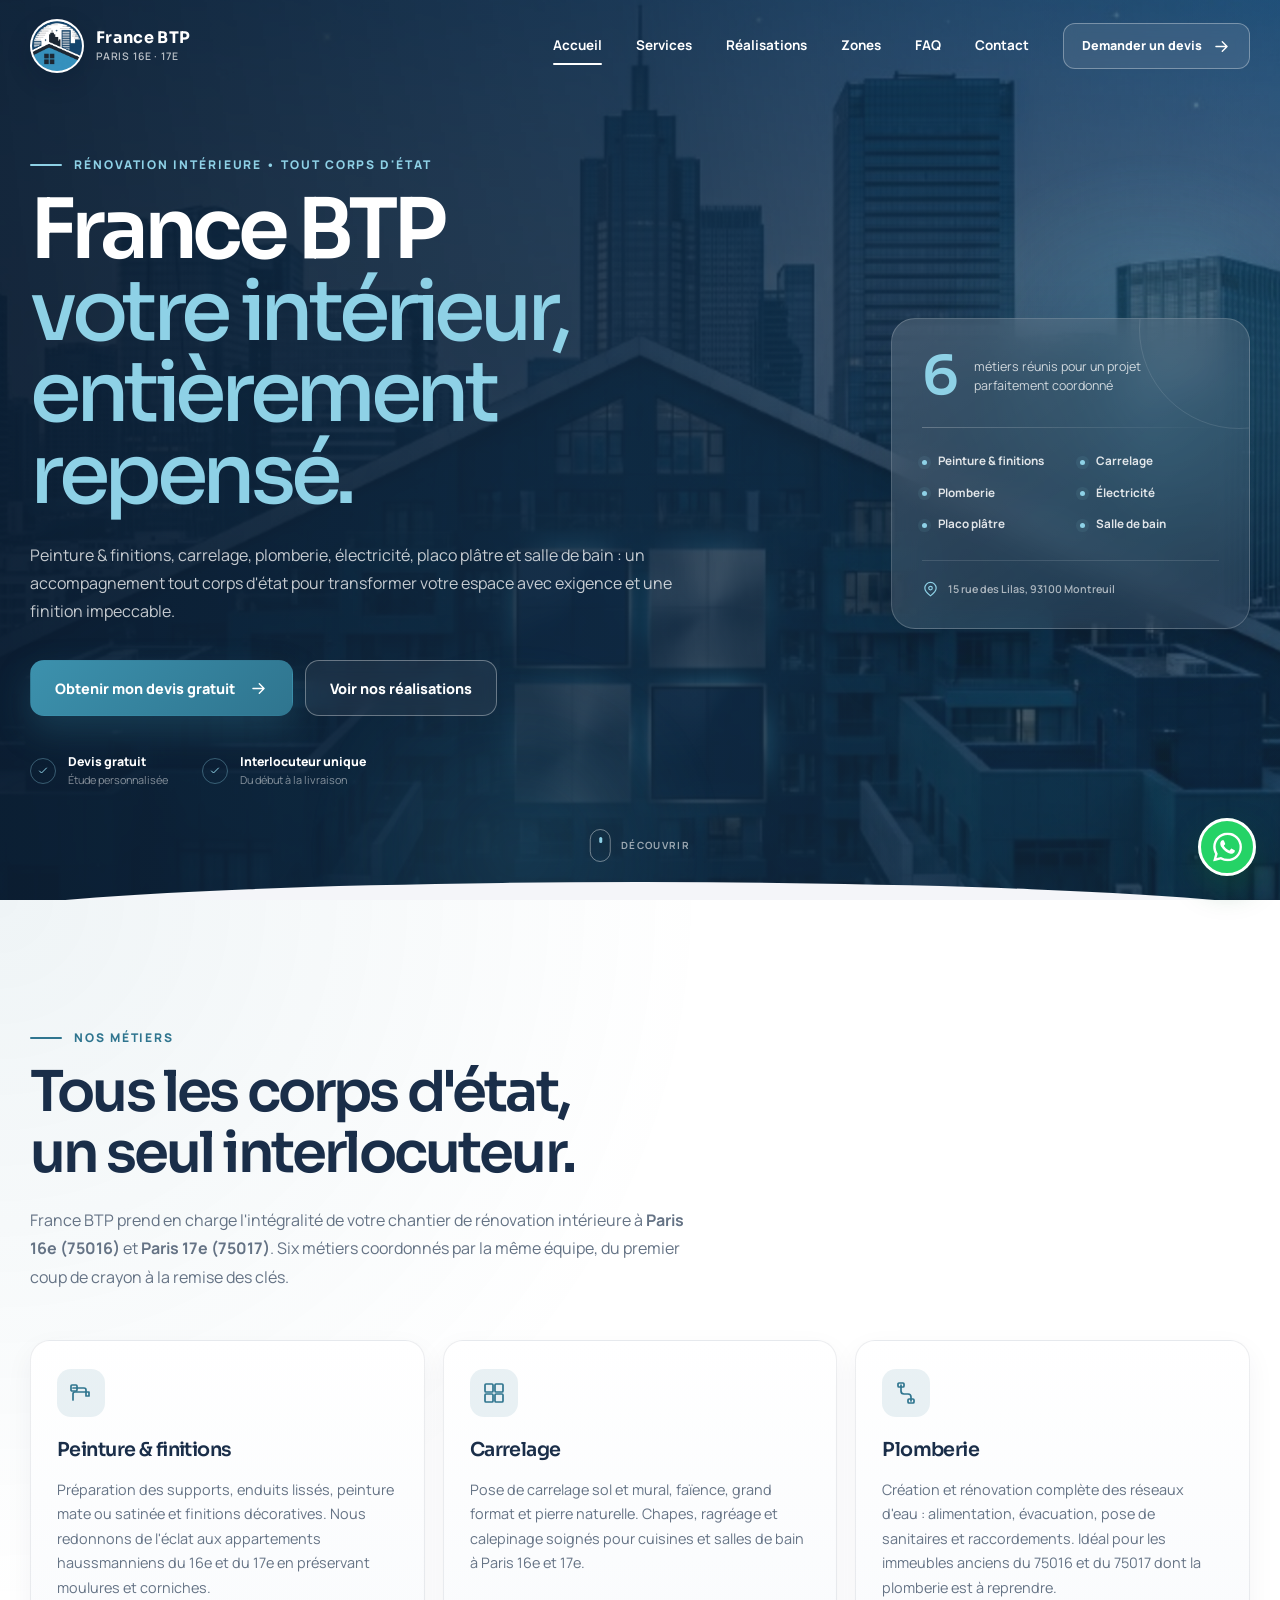
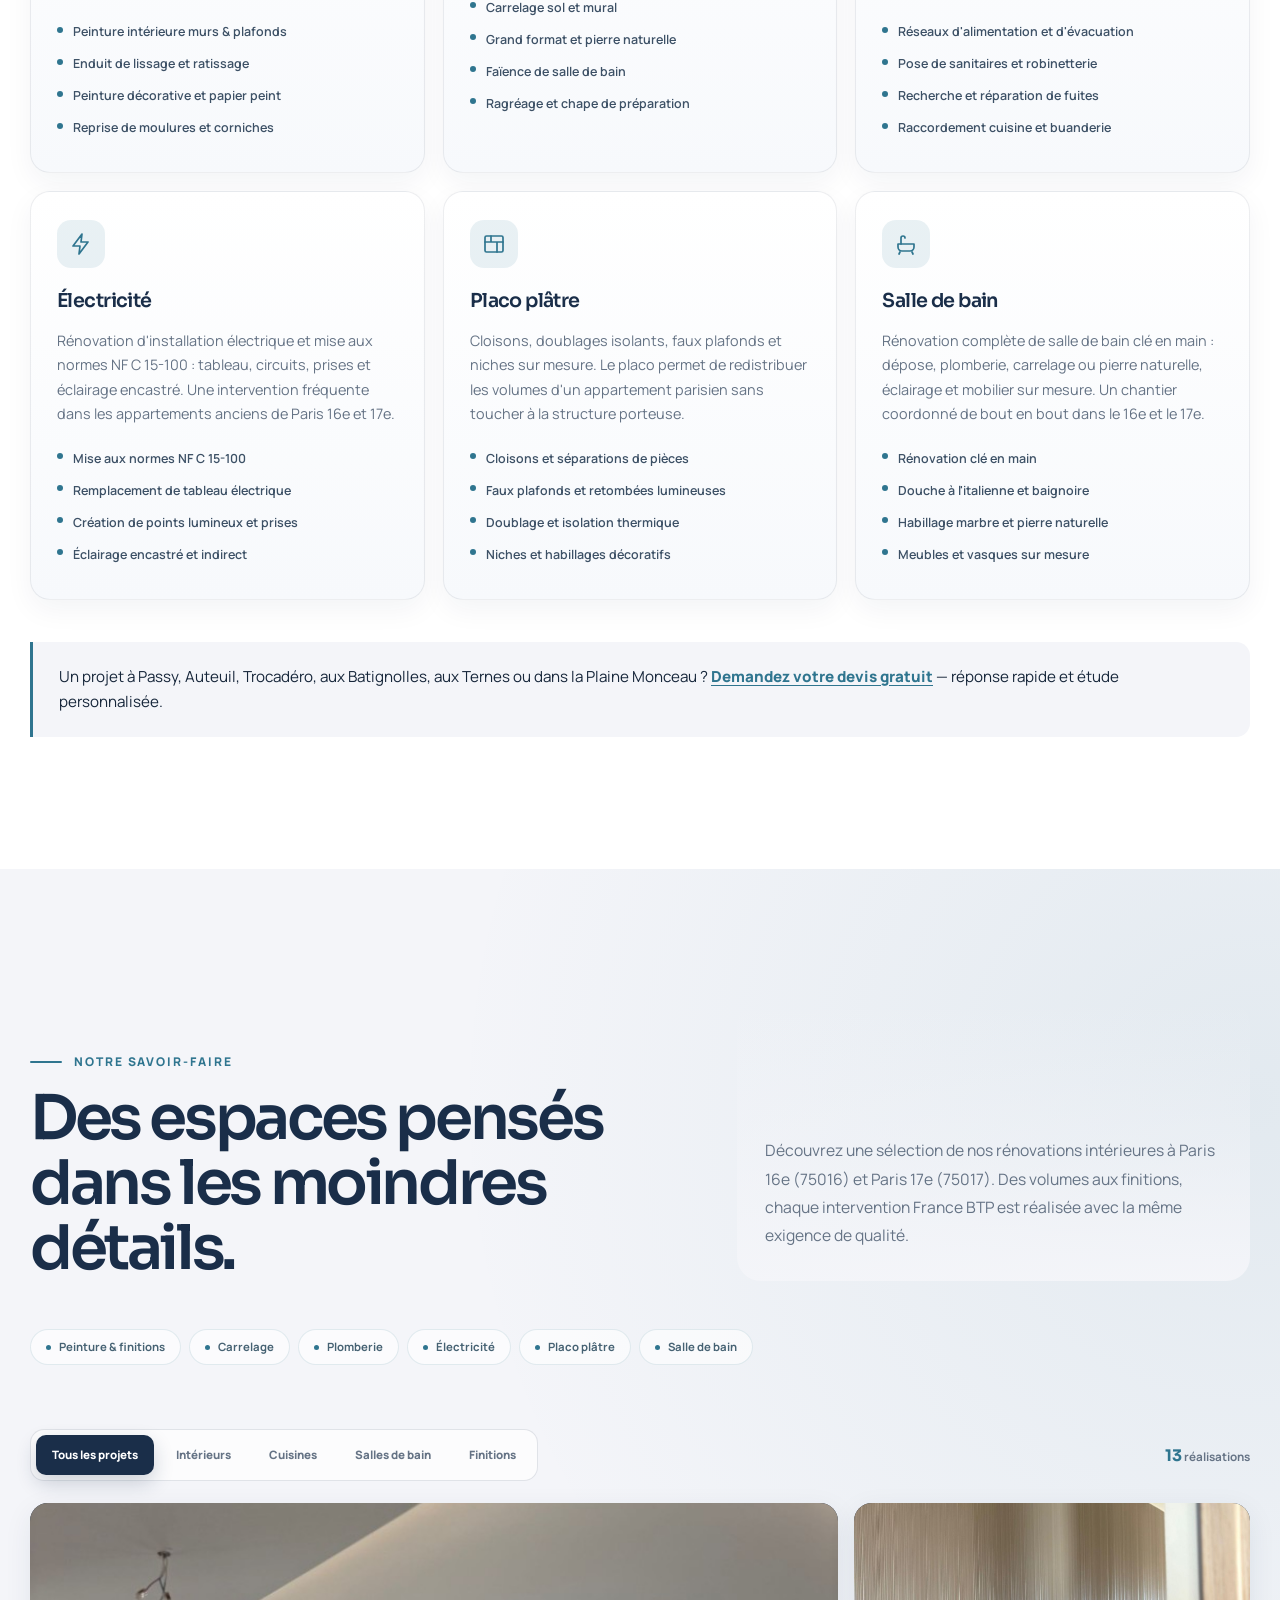
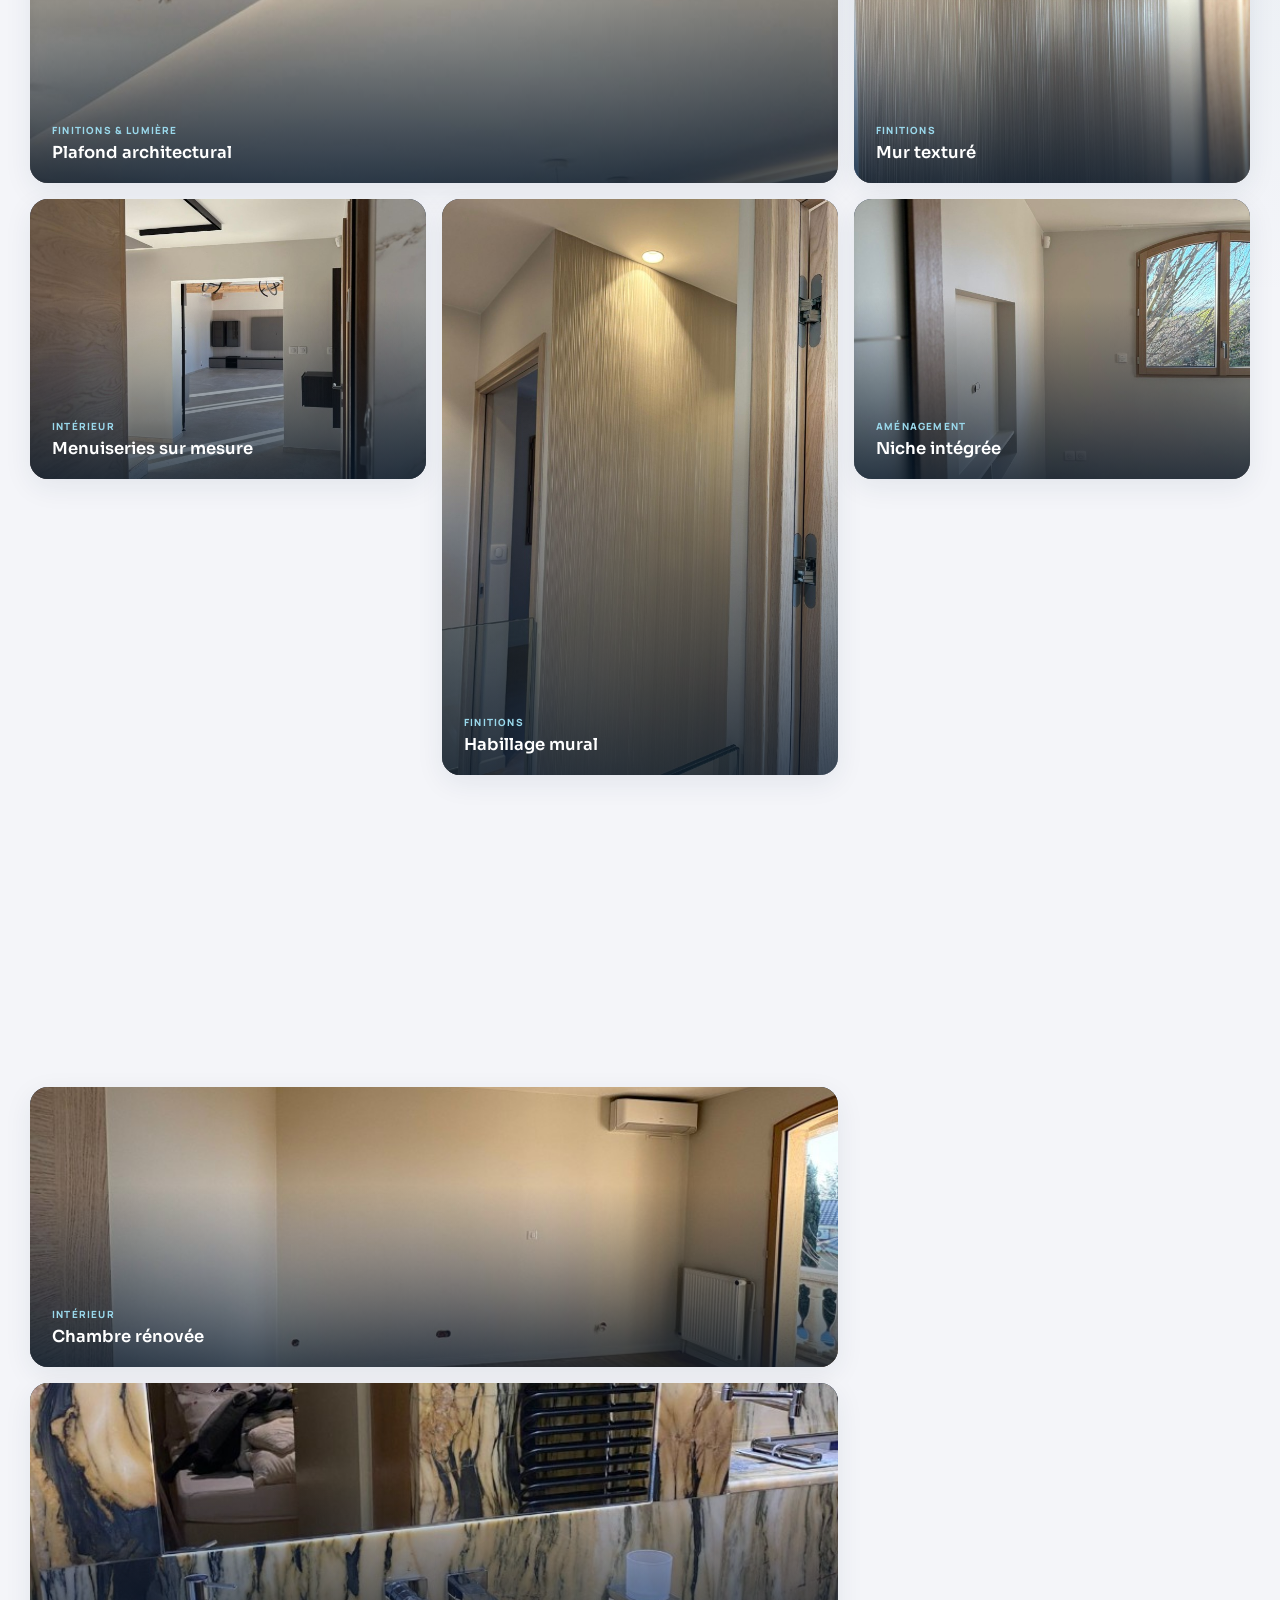
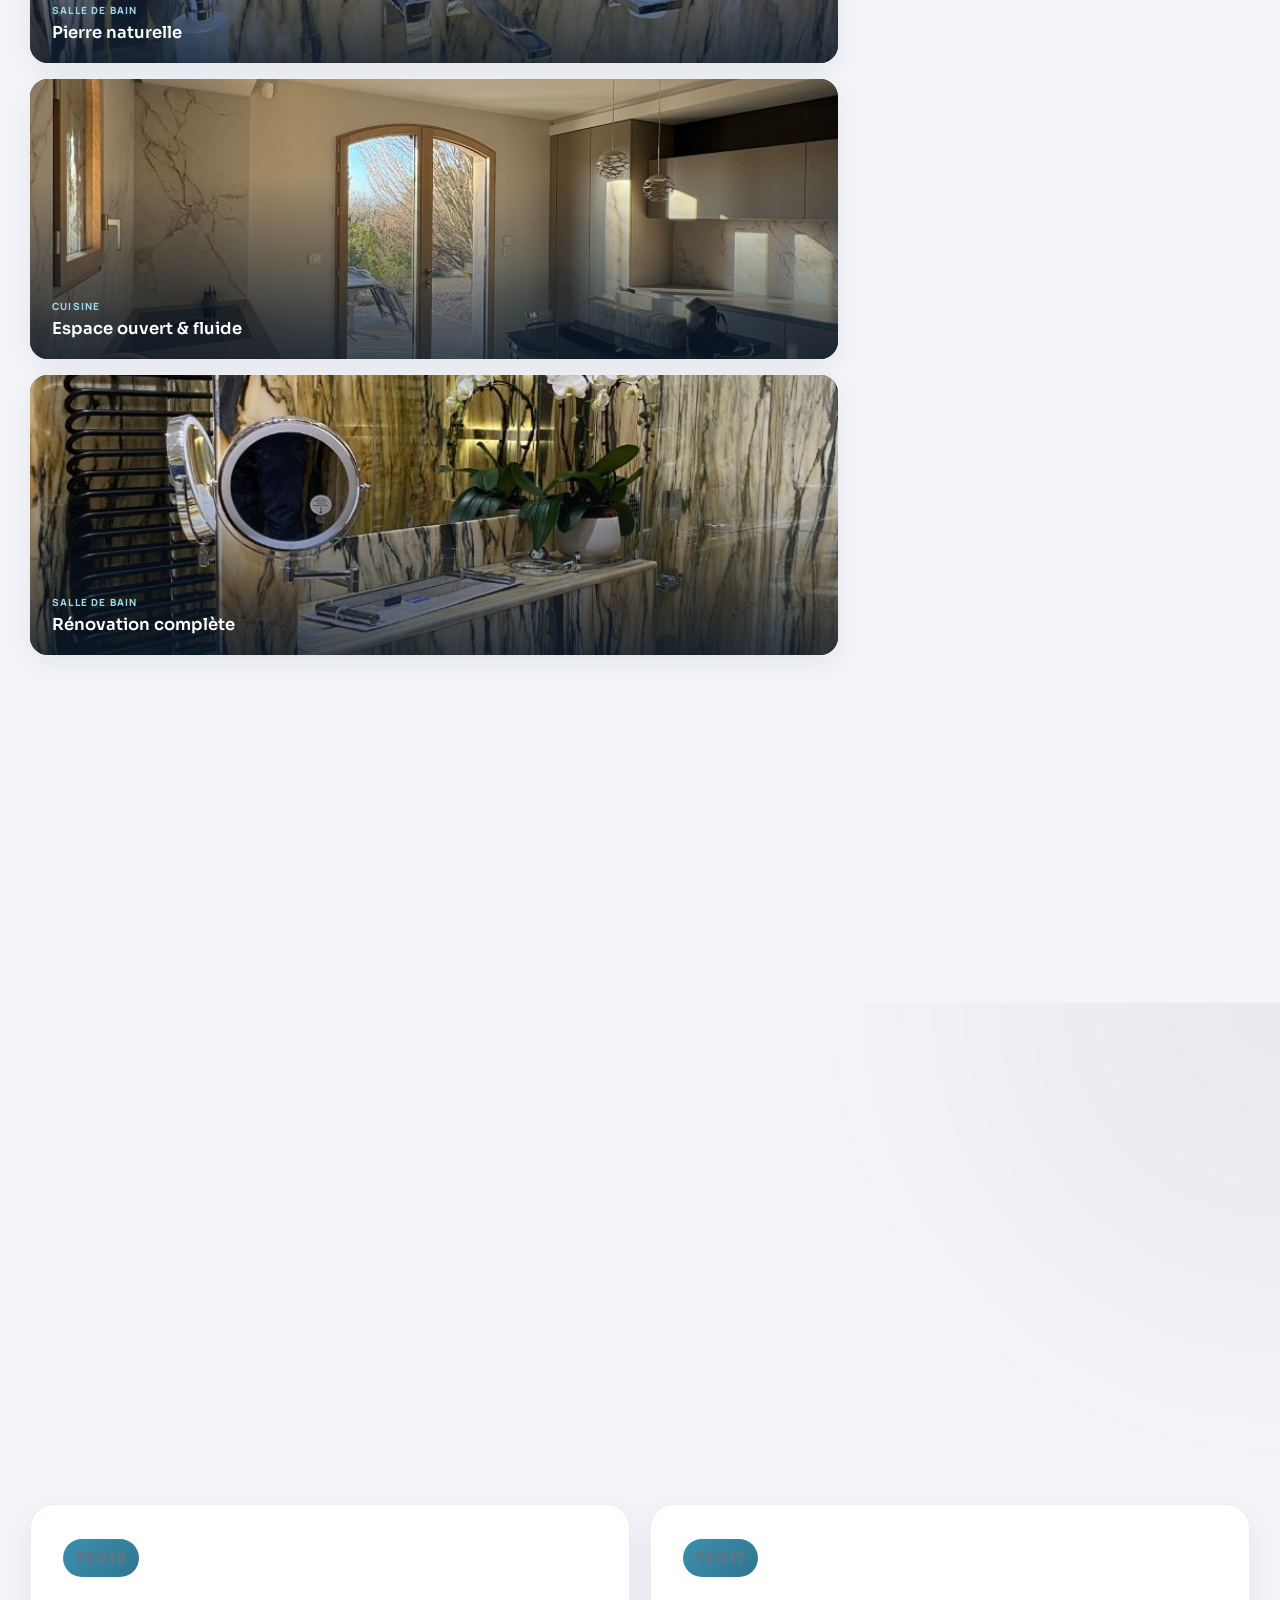
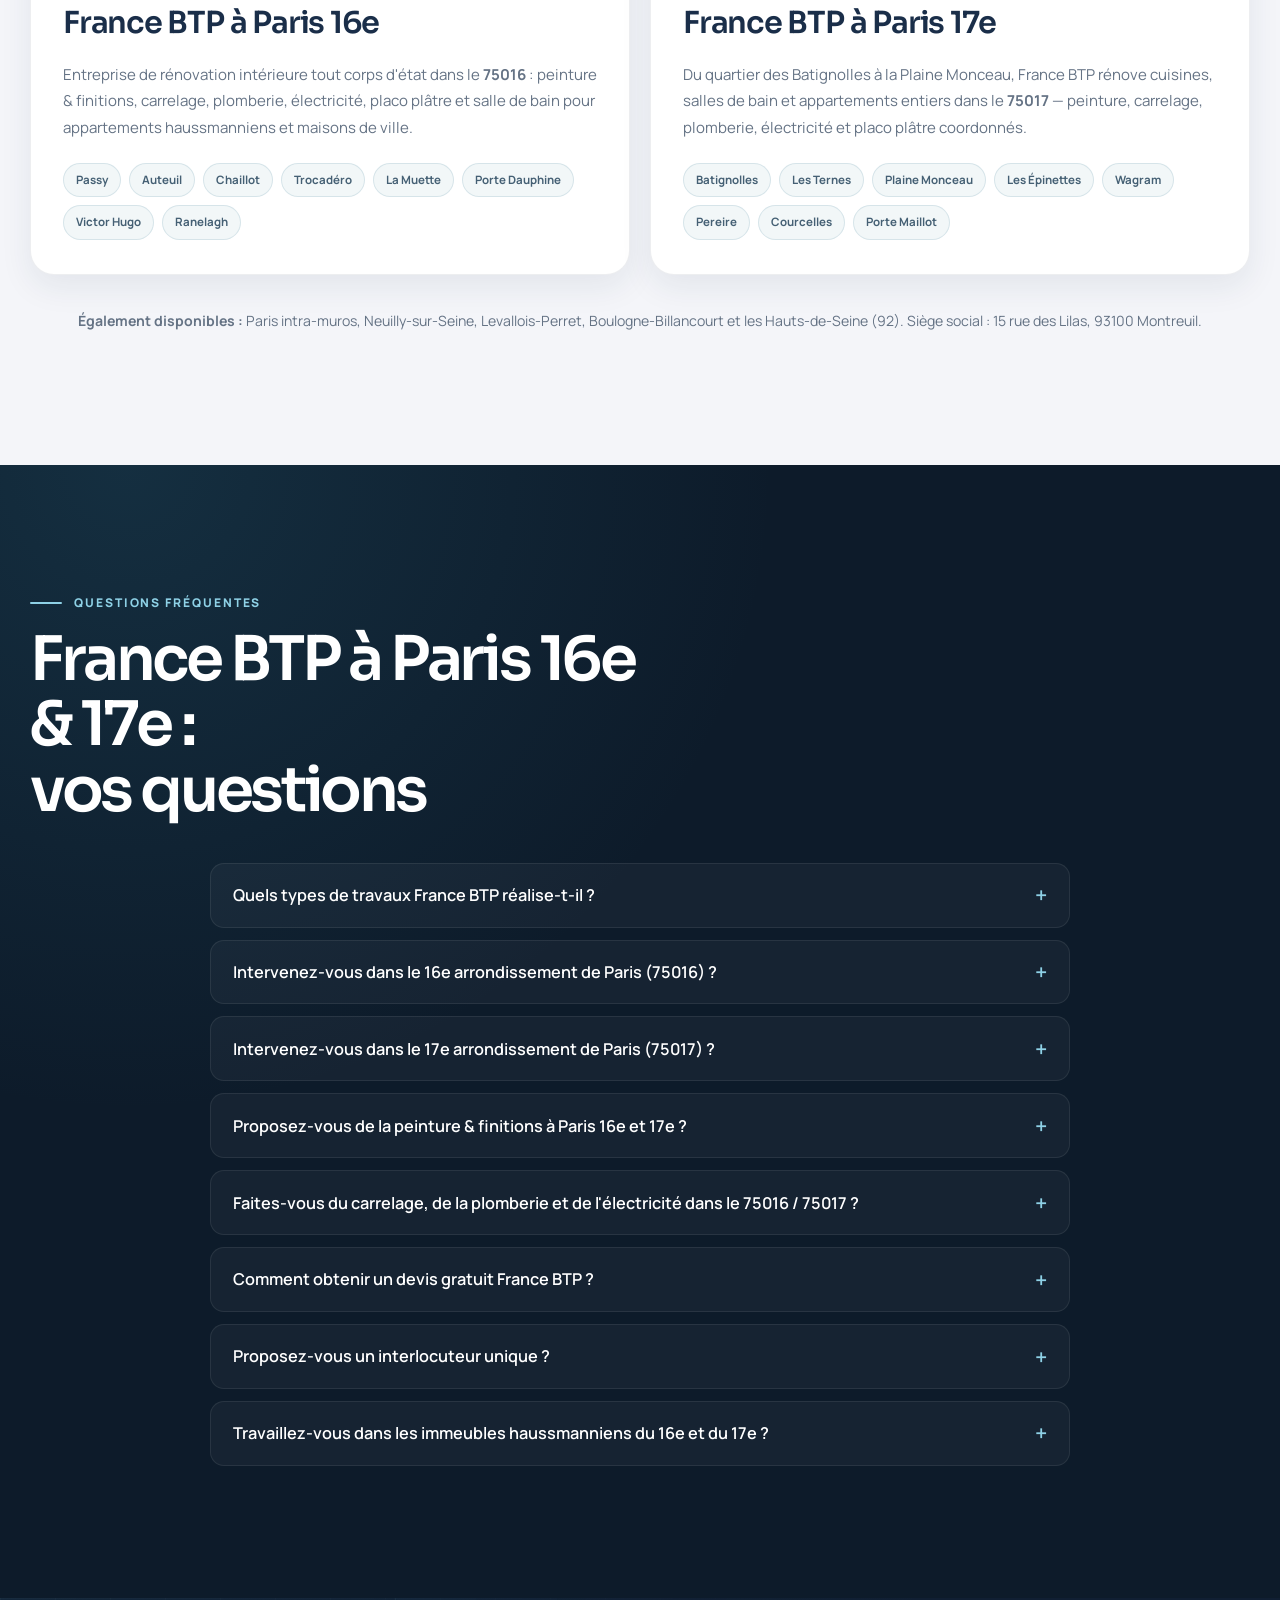
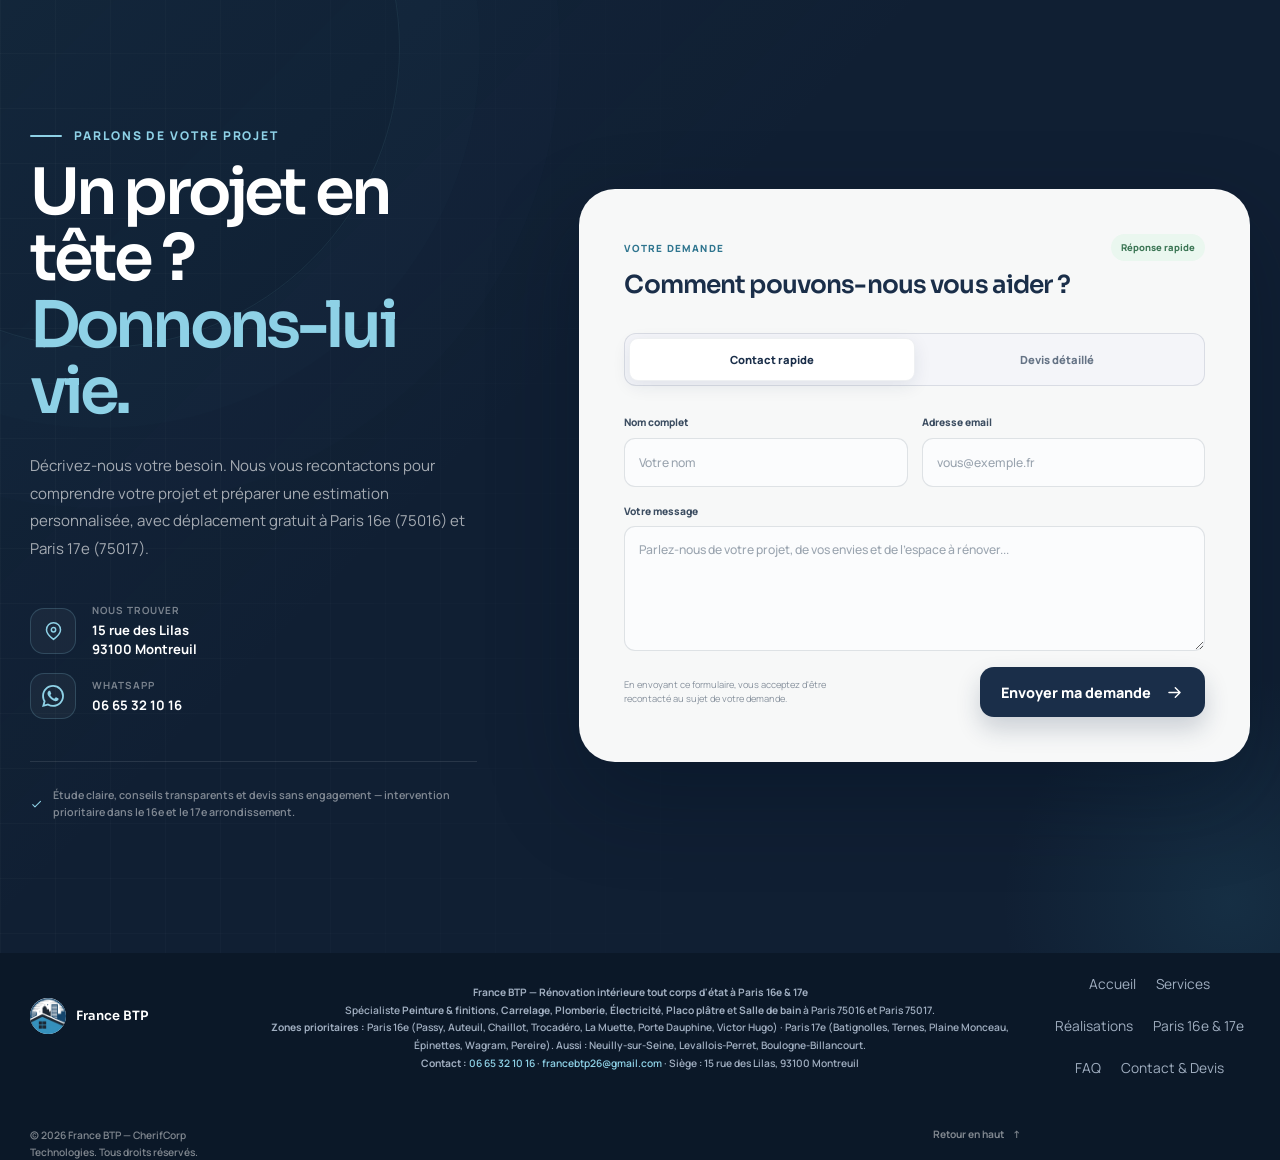
==== commit 1ebdecbc: "Clean hero headline by removing visible Paris postal codes Keep local SEO elsewhere while restoring " ====
--- a/index.html
+++ b/index.html
@@ -658,17 +658,16 @@
           <div class="hero__content" data-reveal>
             <p class="eyebrow eyebrow--light">
               <span></span>
-              Rénovation tout corps d'état • Paris 16e &amp; 17e
+              Rénovation intérieure • Tout corps d'état
             </p>
             <h1 id="hero-title">
-              France BTP — rénovation d'intérieur<br />
-              <span>à Paris 16e &amp; 17e (75016 · 75017).</span>
+              France BTP<br />
+              <span>votre intérieur, entièrement repensé.</span>
             </h1>
             <p class="hero__lead">
               Peinture &amp; finitions, carrelage, plomberie, électricité, placo plâtre et salle de
-              bain : France BTP réunit tous les corps d'état pour repenser entièrement votre
-              appartement à Paris 75016 et Paris 75017 — Passy, Auteuil, Batignolles, Ternes et
-              alentours.
+              bain : un accompagnement tout corps d'état pour transformer votre espace avec exigence
+              et une finition impeccable.
             </p>
 
             <div class="hero__actions">
@@ -718,7 +717,7 @@
                 <path d="M20 10c0 5-8 11-8 11S4 15 4 10a8 8 0 1 1 16 0Z" />
                 <circle cx="12" cy="10" r="2.5" />
               </svg>
-              Interventions Paris 16e (75016) &amp; 17e (75017)
+              15 rue des Lilas, 93100 Montreuil
             </address>
           </aside>
         </div>
@@ -926,8 +925,6 @@
             <span>Électricité</span>
             <span>Placo plâtre</span>
             <span>Salle de bain</span>
-            <span>Paris 75016</span>
-            <span>Paris 75017</span>
           </div>
 
           <div class="gallery-toolbar" data-reveal>
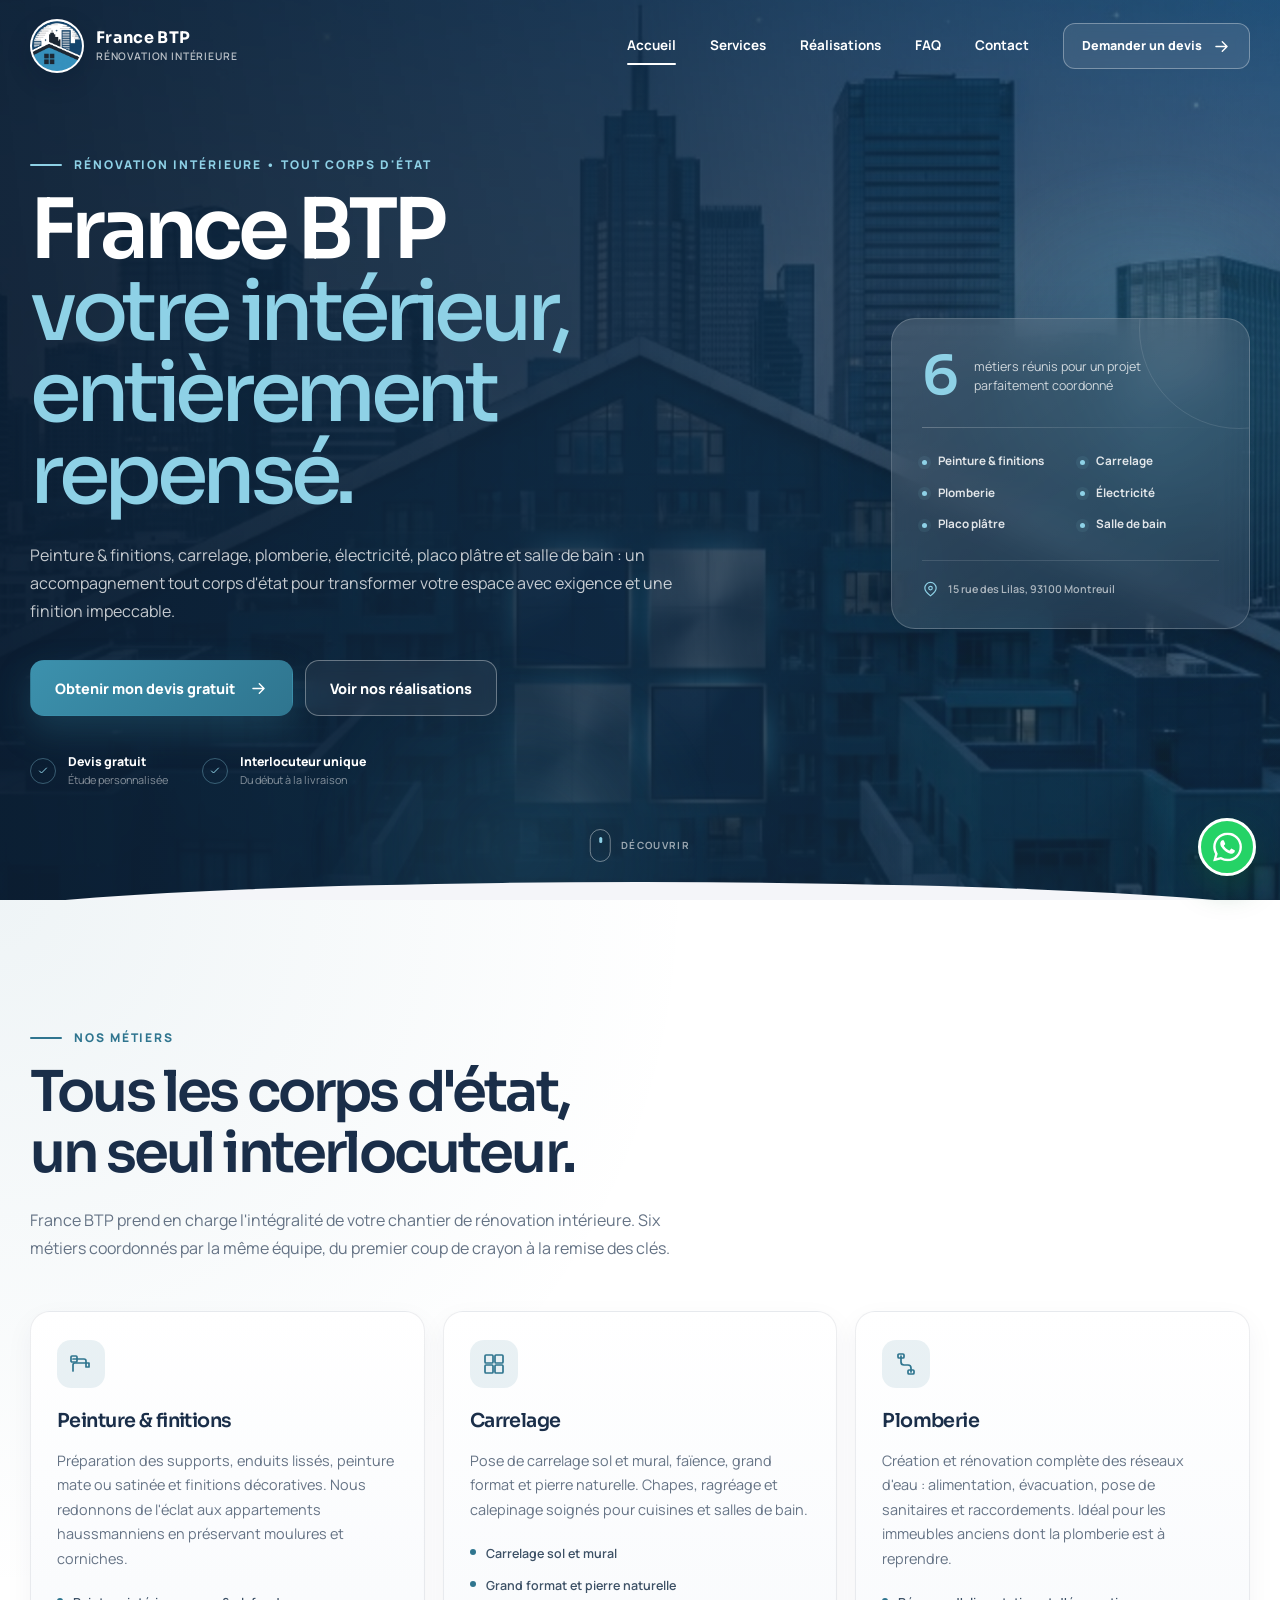
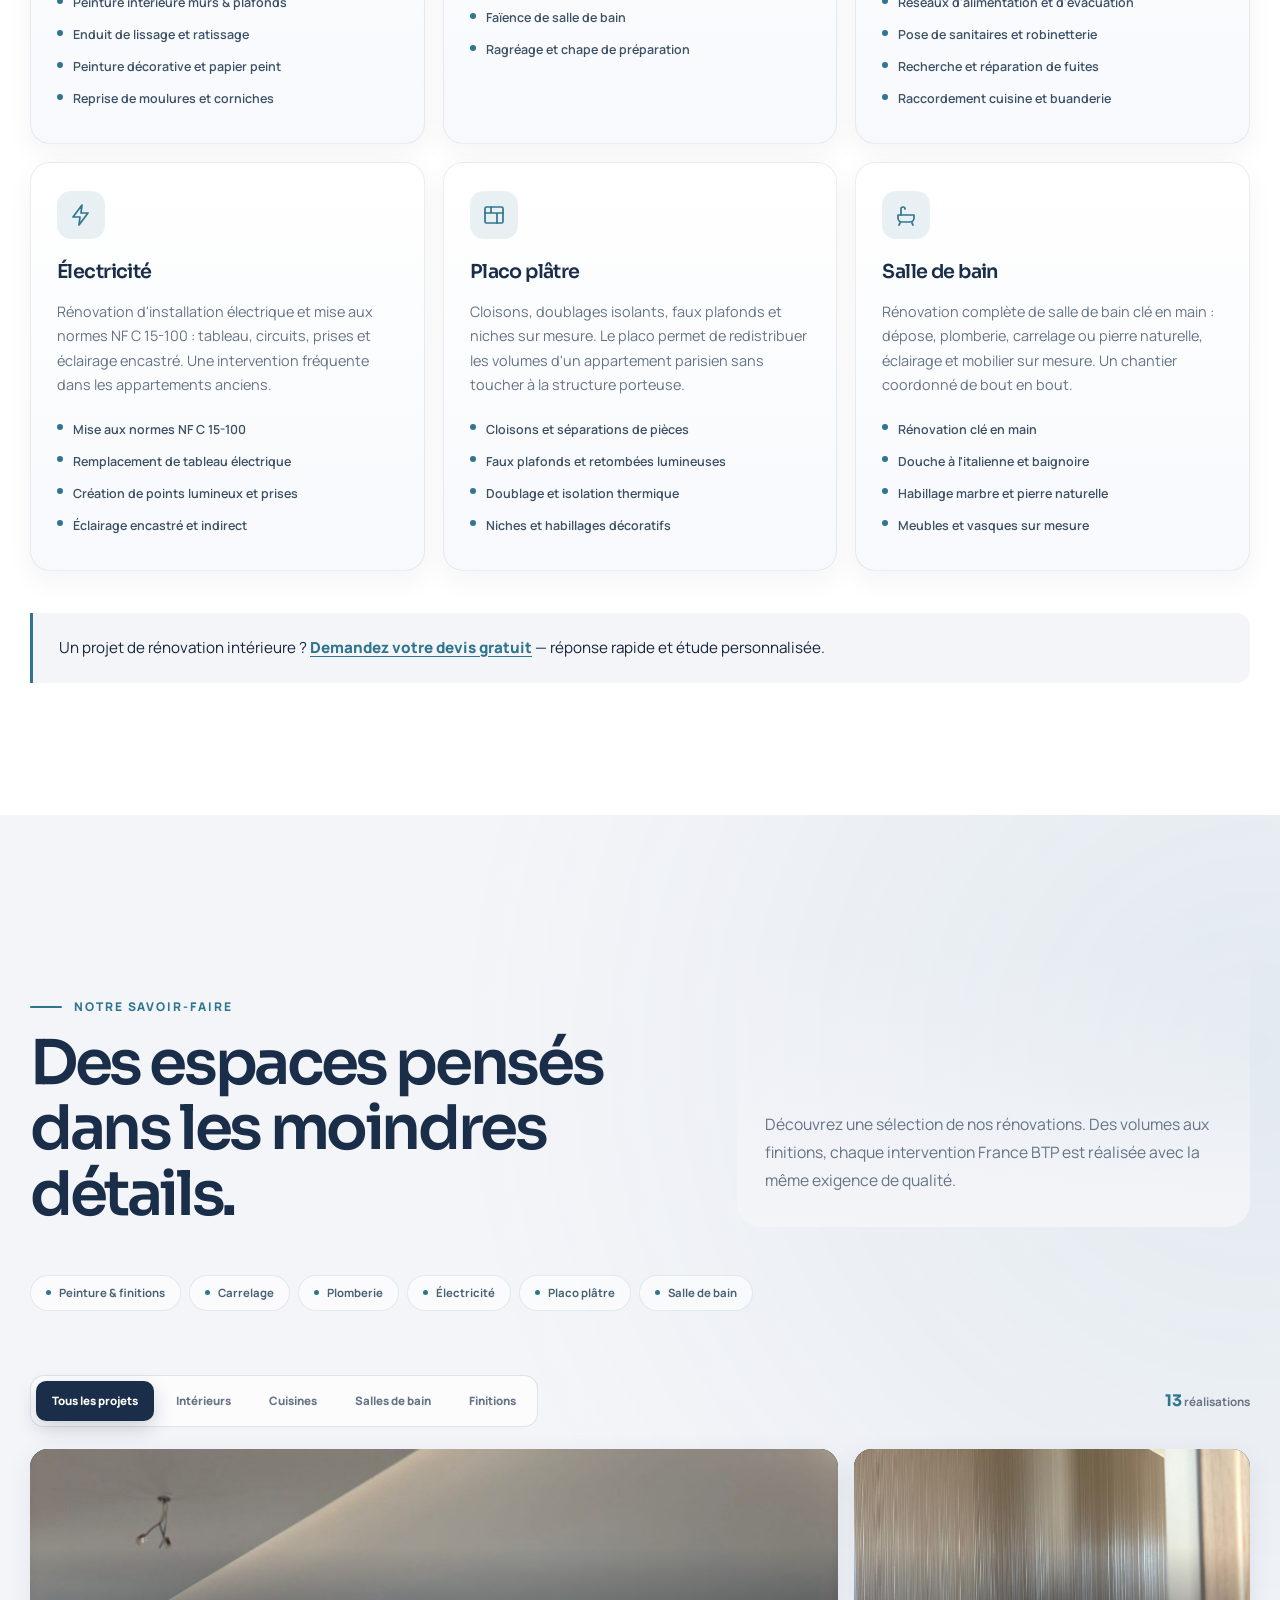
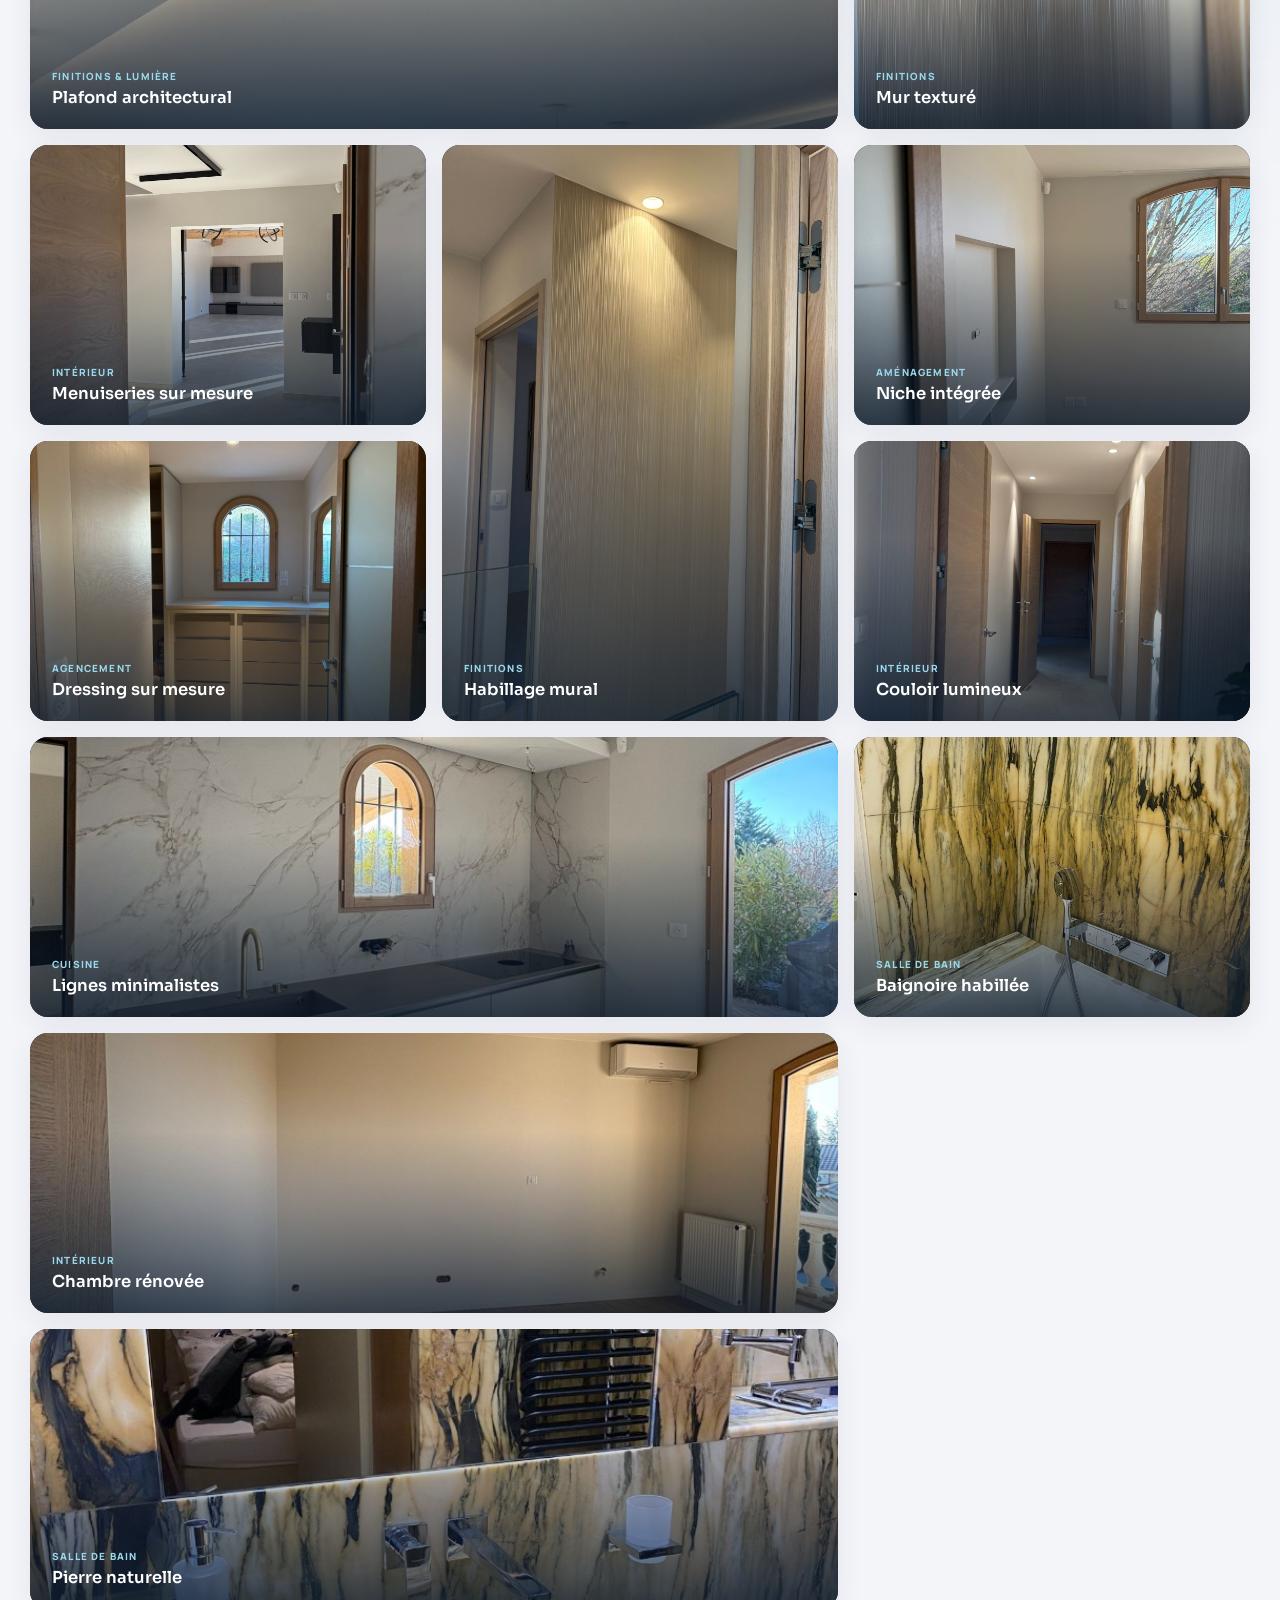
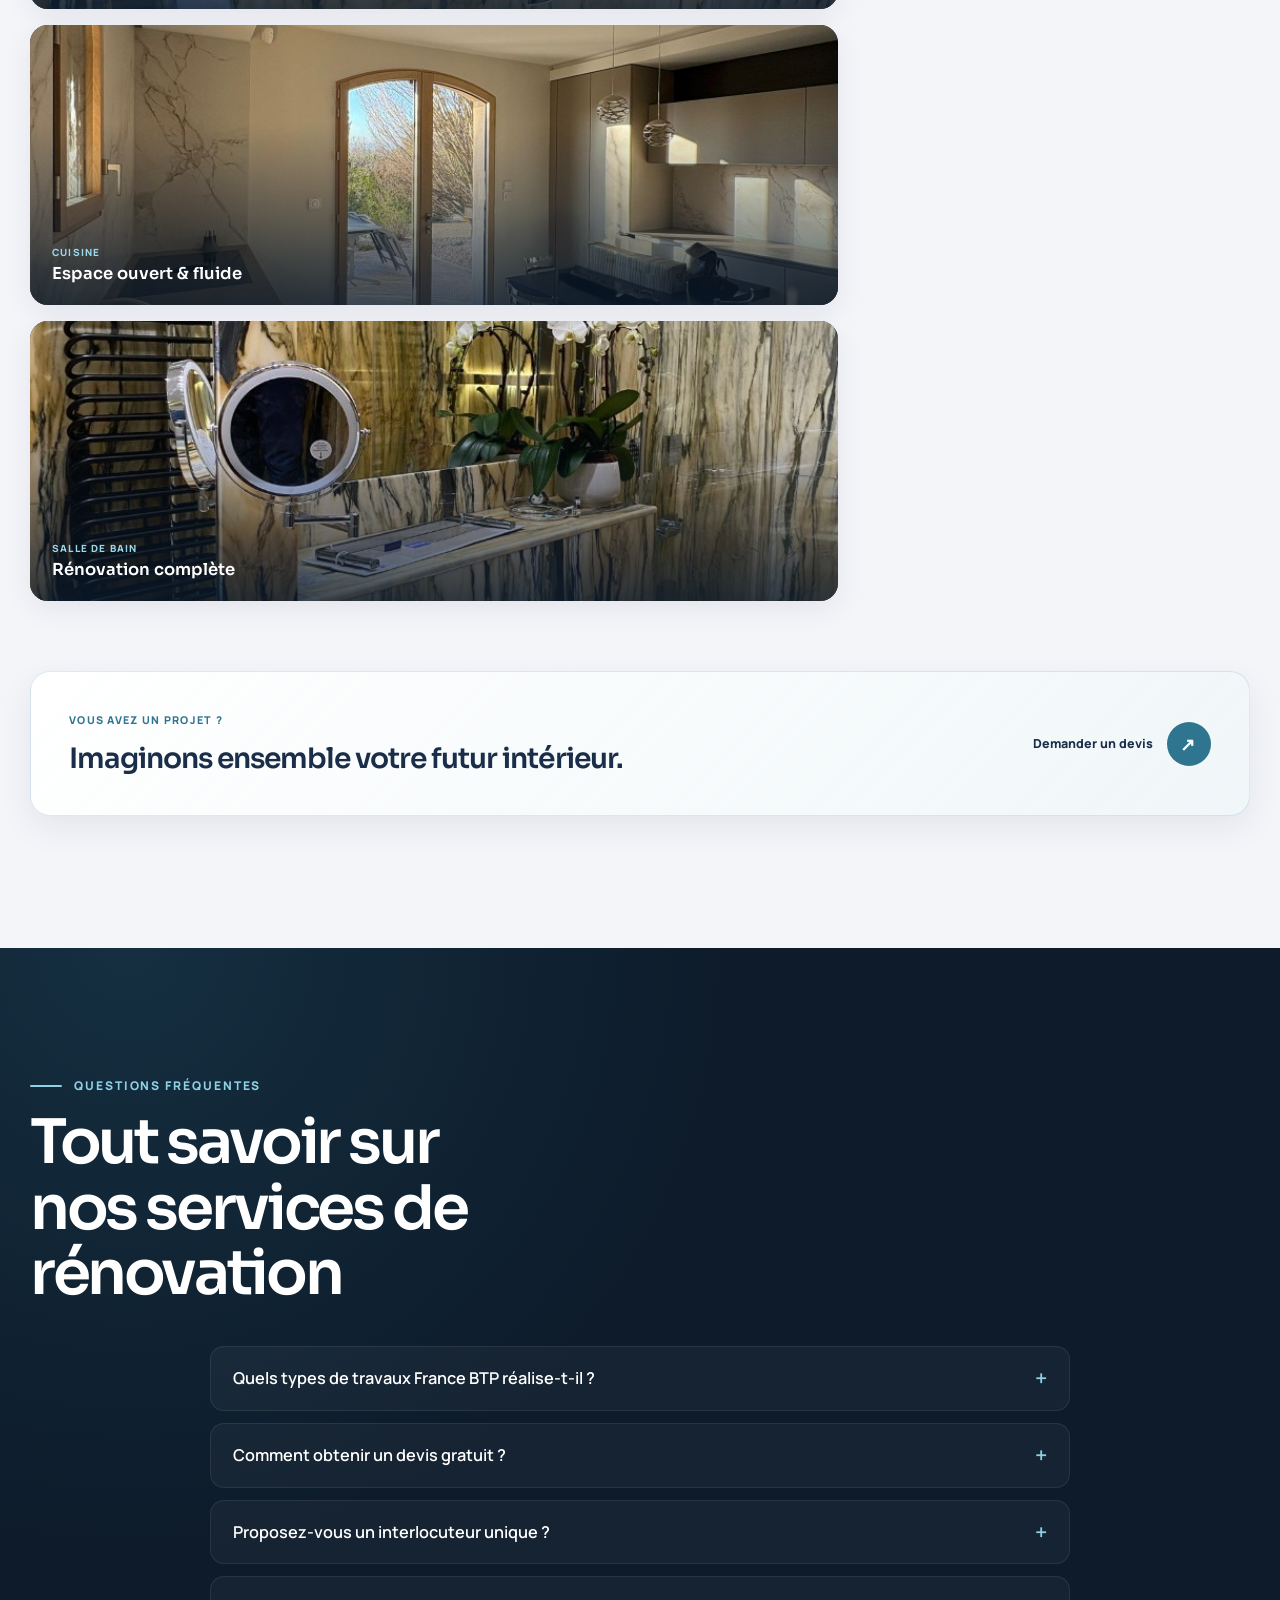
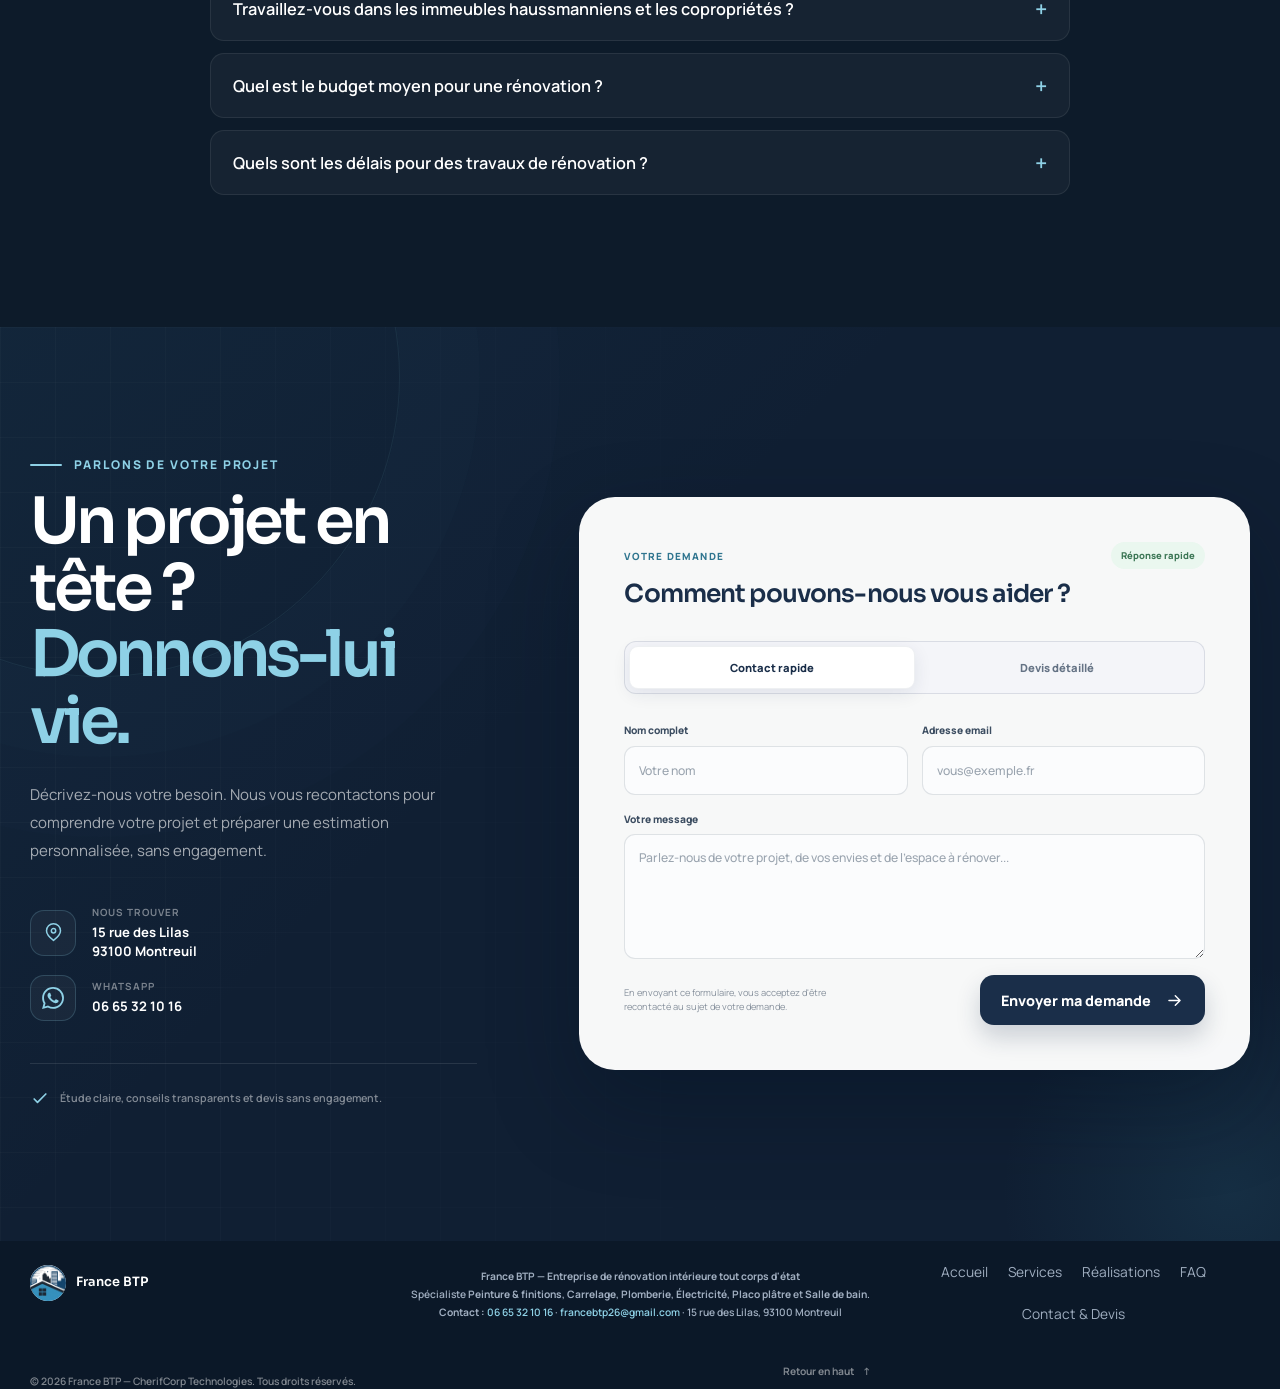
==== commit ca2599a5: "Remove zones section and keep FAQ questions general Drop the visible Paris 16e/17e zones block and s" ====
--- a/index.html
+++ b/index.html
@@ -405,8 +405,8 @@
         {
           "@type": "ListItem",
           "position": 4,
-          "name": "Zones d'intervention — Paris 16e & 17e",
-          "item": "https://francebtp.vercel.app/#zones"
+          "name": "FAQ",
+          "item": "https://francebtp.vercel.app/#faq"
         },
         {
           "@type": "ListItem",
@@ -436,42 +436,18 @@
         },
         {
           "@type": "Question",
-          "name": "Intervenez-vous dans le 16e arrondissement de Paris (75016) ?",
+          "name": "Comment obtenir un devis gratuit ?",
           "acceptedAnswer": {
             "@type": "Answer",
-            "text": "Oui, le 16e arrondissement de Paris (75016) est l'une de nos deux zones d'intervention prioritaires. France BTP y réalise des rénovations intérieures complètes à Passy, Auteuil, Chaillot, Trocadéro, La Muette, Porte Dauphine et Victor Hugo : peinture, carrelage, plomberie, électricité, placo plâtre et salle de bain."
+            "text": "Vous pouvez obtenir un devis gratuit en remplissant le formulaire de contact sur francebtp.vercel.app, ou via WhatsApp au 06 65 32 10 16. Nous vous recontactons rapidement pour une étude personnalisée, sans engagement."
           }
         },
         {
           "@type": "Question",
-          "name": "Intervenez-vous dans le 17e arrondissement de Paris (75017) ?",
+          "name": "Proposez-vous un interlocuteur unique ?",
           "acceptedAnswer": {
             "@type": "Answer",
-            "text": "Oui, le 17e arrondissement de Paris (75017) est notre seconde zone prioritaire. Nous intervenons aux Batignolles, aux Ternes, dans la Plaine Monceau, aux Épinettes, à Wagram et Pereire pour tous vos travaux de rénovation intérieure tout corps d'état."
-          }
-        },
-        {
-          "@type": "Question",
-          "name": "Proposez-vous de la peinture et finitions à Paris 16e et 17e ?",
-          "acceptedAnswer": {
-            "@type": "Answer",
-            "text": "Oui. France BTP réalise peinture et finitions à Paris 75016 et 75017 : préparation des supports, enduits lissés, peinture mate ou satinée, papier peint et reprise de moulures haussmanniennes."
-          }
-        },
-        {
-          "@type": "Question",
-          "name": "Faites-vous du carrelage, de la plomberie et de l'électricité dans le 75016 et le 75017 ?",
-          "acceptedAnswer": {
-            "@type": "Answer",
-            "text": "Oui. Nous posons du carrelage sol et mural, rénovons la plomberie (réseaux, sanitaires) et mettons l'électricité aux normes NF C 15-100 dans les appartements du 16e et du 17e arrondissement de Paris."
-          }
-        },
-        {
-          "@type": "Question",
-          "name": "Dans quelles autres zones France BTP intervient-il ?",
-          "acceptedAnswer": {
-            "@type": "Answer",
-            "text": "Au-delà de Paris 16e et Paris 17e, France BTP intervient dans l'ensemble de Paris, à Neuilly-sur-Seine, Levallois-Perret, Boulogne-Billancourt et dans les Hauts-de-Seine (92). Notre siège est situé au 15 rue des Lilas, 93100 Montreuil."
+            "text": "Oui, France BTP vous garantit un interlocuteur unique du début à la livraison de votre projet. Cela assure une coordination claire entre les 6 métiers réunis (peinture, carrelage, plomberie, électricité, placo, salle de bain)."
           }
         },
         {
@@ -479,23 +455,23 @@
           "name": "Travaillez-vous dans les immeubles haussmanniens et les copropriétés ?",
           "acceptedAnswer": {
             "@type": "Answer",
-            "text": "Oui. Les immeubles haussmanniens du 16e et du 17e arrondissement représentent une grande part de notre activité. Nous maîtrisons les contraintes propres aux copropriétés parisiennes : respect des horaires de chantier, protection des parties communes, gestion des accès et préservation des moulures, parquets et cheminées d'origine."
+            "text": "Oui. Nous maîtrisons les contraintes propres aux copropriétés : respect des horaires de chantier, protection des parties communes, gestion des accès et préservation des moulures, parquets et cheminées d'origine."
           }
         },
         {
           "@type": "Question",
-          "name": "Comment obtenir un devis gratuit France BTP ?",
+          "name": "Quel est le budget moyen pour une rénovation ?",
           "acceptedAnswer": {
             "@type": "Answer",
-            "text": "Vous pouvez obtenir un devis gratuit en remplissant le formulaire de contact sur francebtp.vercel.app, ou via WhatsApp au 06 65 32 10 16. Déplacement et devis gratuits pour les projets à Paris 16e (75016) et Paris 17e (75017)."
+            "text": "Le budget dépend de l'ampleur des travaux. France BTP propose des projets allant de moins de 5 000 € pour des finitions ponctuelles à plus de 60 000 € pour une rénovation complète d'appartement. Contactez-nous pour une estimation personnalisée."
           }
         },
         {
           "@type": "Question",
-          "name": "Proposez-vous un interlocuteur unique ?",
+          "name": "Quels sont les délais pour des travaux de rénovation ?",
           "acceptedAnswer": {
             "@type": "Answer",
-            "text": "Oui, France BTP vous garantit un interlocuteur unique du début à la livraison de votre projet. Cela assure une coordination parfaite entre les 6 métiers réunis (peinture, carrelage, plomberie, électricité, placo, salle de bain) et une communication claire à chaque étape."
+            "text": "Les délais varient selon l'ampleur du projet. Une rénovation de salle de bain peut prendre 2 à 4 semaines, tandis qu'une rénovation complète d'appartement peut nécessiter 6 à 12 semaines. Nous établissons un planning détaillé dès le début du projet."
           }
         }
       ]
@@ -540,12 +516,10 @@
       },
       "significantLink": [
         "https://francebtp.vercel.app/#services",
-        "https://francebtp.vercel.app/#zones",
+        "https://francebtp.vercel.app/#faq",
         "https://francebtp.vercel.app/#contact"
       ],
       "mentions": [
-        { "@type": "Place", "name": "Paris 16e arrondissement (75016)" },
-        { "@type": "Place", "name": "Paris 17e arrondissement (75017)" },
         { "@type": "Service", "name": "Peinture & finitions" },
         { "@type": "Service", "name": "Carrelage" },
         { "@type": "Service", "name": "Plomberie" },
@@ -592,11 +566,11 @@
           <meta itemprop="position" content="2" />
         </li>
         <li itemprop="itemListElement" itemscope itemtype="https://schema.org/ListItem">
-          <a itemprop="item" href="https://francebtp.vercel.app/#zones"><span itemprop="name">Paris 16e &amp; 17e</span></a>
+          <a itemprop="item" href="https://francebtp.vercel.app/#realisations"><span itemprop="name">Réalisations</span></a>
           <meta itemprop="position" content="3" />
         </li>
         <li itemprop="itemListElement" itemscope itemtype="https://schema.org/ListItem">
-          <a itemprop="item" href="https://francebtp.vercel.app/#realisations"><span itemprop="name">Réalisations</span></a>
+          <a itemprop="item" href="https://francebtp.vercel.app/#faq"><span itemprop="name">FAQ</span></a>
           <meta itemprop="position" content="4" />
         </li>
         <li itemprop="itemListElement" itemscope itemtype="https://schema.org/ListItem">
@@ -610,11 +584,11 @@
       <div class="container nav-shell">
         <a class="brand" href="#accueil" aria-label="France BTP, retour à l'accueil">
           <span class="brand__logo">
-            <img src="assets/France_btp_logo_off-removebg-preview.png" alt="Logo France BTP — rénovation intérieure Paris 16e et 17e" />
+            <img src="assets/France_btp_logo_off-removebg-preview.png" alt="Logo France BTP" />
           </span>
           <span class="brand__text">
             <strong>France BTP</strong>
-            <small>Paris 16e · 17e</small>
+            <small>Rénovation intérieure</small>
           </span>
         </a>
 
@@ -634,7 +608,6 @@
           <a href="#accueil">Accueil</a>
           <a href="#services">Services</a>
           <a href="#realisations">Réalisations</a>
-          <a href="#zones">Zones</a>
           <a href="#faq">FAQ</a>
           <a href="#contact">Contact</a>
           <a class="nav-cta" href="#contact">
@@ -744,9 +717,9 @@
               Tous les corps d'état,<br />un seul interlocuteur.
             </h2>
             <p class="services__lead">
-              France BTP prend en charge l'intégralité de votre chantier de rénovation intérieure à
-              <strong>Paris 16e (75016)</strong> et <strong>Paris 17e (75017)</strong>. Six métiers
-              coordonnés par la même équipe, du premier coup de crayon à la remise des clés.
+              France BTP prend en charge l'intégralité de votre chantier de rénovation intérieure.
+              Six métiers coordonnés par la même équipe, du premier coup de crayon à la remise des
+              clés.
             </p>
           </div>
 
@@ -762,8 +735,8 @@
               <h3>Peinture &amp; finitions</h3>
               <p>
                 Préparation des supports, enduits lissés, peinture mate ou satinée et finitions
-                décoratives. Nous redonnons de l'éclat aux appartements haussmanniens du 16e et du
-                17e en préservant moulures et corniches.
+                décoratives. Nous redonnons de l'éclat aux appartements haussmanniens en préservant
+                moulures et corniches.
               </p>
               <ul>
                 <li>Peinture intérieure murs &amp; plafonds</li>
@@ -785,7 +758,7 @@
               <h3>Carrelage</h3>
               <p>
                 Pose de carrelage sol et mural, faïence, grand format et pierre naturelle. Chapes,
-                ragréage et calepinage soignés pour cuisines et salles de bain à Paris 16e et 17e.
+                ragréage et calepinage soignés pour cuisines et salles de bain.
               </p>
               <ul>
                 <li>Carrelage sol et mural</li>
@@ -806,8 +779,8 @@
               <h3>Plomberie</h3>
               <p>
                 Création et rénovation complète des réseaux d'eau : alimentation, évacuation, pose
-                de sanitaires et raccordements. Idéal pour les immeubles anciens du 75016 et du
-                75017 dont la plomberie est à reprendre.
+                de sanitaires et raccordements. Idéal pour les immeubles anciens dont la plomberie
+                est à reprendre.
               </p>
               <ul>
                 <li>Réseaux d'alimentation et d'évacuation</li>
@@ -827,7 +800,7 @@
               <p>
                 Rénovation d'installation électrique et mise aux normes NF C 15-100 : tableau,
                 circuits, prises et éclairage encastré. Une intervention fréquente dans les
-                appartements anciens de Paris 16e et 17e.
+                appartements anciens.
               </p>
               <ul>
                 <li>Mise aux normes NF C 15-100</li>
@@ -869,7 +842,7 @@
               <p>
                 Rénovation complète de salle de bain clé en main : dépose, plomberie, carrelage ou
                 pierre naturelle, éclairage et mobilier sur mesure. Un chantier coordonné de bout en
-                bout dans le 16e et le 17e.
+                bout.
               </p>
               <ul>
                 <li>Rénovation clé en main</li>
@@ -881,8 +854,7 @@
           </div>
 
           <p class="services__note" data-reveal>
-            Un projet à Passy, Auteuil, Trocadéro, aux Batignolles, aux Ternes ou dans la Plaine
-            Monceau ?
+            Un projet de rénovation intérieure ?
             <a href="#contact">Demandez votre devis gratuit</a> — réponse rapide et étude
             personnalisée.
           </p>
@@ -911,9 +883,8 @@
               ></video>
               <div class="section-heading__video-overlay" aria-hidden="true"></div>
               <p>
-                Découvrez une sélection de nos rénovations intérieures à Paris 16e (75016) et
-                Paris 17e (75017). Des volumes aux finitions, chaque intervention France BTP est
-                réalisée avec la même exigence de qualité.
+                Découvrez une sélection de nos rénovations. Des volumes aux finitions, chaque
+                intervention France BTP est réalisée avec la même exigence de qualité.
               </p>
             </div>
           </div>
@@ -1230,8 +1201,8 @@
 
           <div class="portfolio-cta" data-reveal>
             <div>
-              <span>Projet à Paris 75016 ou 75017 ?</span>
-              <h3>France BTP imagine avec vous votre futur intérieur.</h3>
+              <span>Vous avez un projet ?</span>
+              <h3>Imaginons ensemble votre futur intérieur.</h3>
             </div>
             <a class="text-link" href="#contact">
               Demander un devis
@@ -1241,74 +1212,6 @@
         </div>
       </section>
 
-      <!-- ═══════════════════════════════════════════════ -->
-      <!-- ZONES D'INTERVENTION (Local SEO: 75016 / 75017) -->
-      <!-- ═══════════════════════════════════════════════ -->
-      <section class="zones section-pad" id="zones" aria-labelledby="zones-title">
-        <div class="container">
-          <div class="services__intro" data-reveal>
-            <p class="eyebrow">
-              <span></span>
-              Zones d'intervention
-            </p>
-            <h2 id="zones-title">Votre entreprise de rénovation<br />dans le 16e et le 17e.</h2>
-            <p class="services__lead">
-              France BTP concentre son activité sur deux arrondissements de l'ouest parisien. Cette
-              proximité nous permet d'être réactifs, de visiter votre logement rapidement et de
-              suivre le chantier au quotidien.
-            </p>
-          </div>
-
-          <div class="zones__grid">
-            <article class="zone-card" data-reveal>
-              <p class="zone-card__code">75016</p>
-              <h3>France BTP à Paris 16e</h3>
-              <p>
-                Entreprise de rénovation intérieure tout corps d'état dans le <strong>75016</strong> :
-                peinture &amp; finitions, carrelage, plomberie, électricité, placo plâtre et salle de
-                bain pour appartements haussmanniens et maisons de ville.
-              </p>
-              <ul class="zone-card__list">
-                <li>Passy</li>
-                <li>Auteuil</li>
-                <li>Chaillot</li>
-                <li>Trocadéro</li>
-                <li>La Muette</li>
-                <li>Porte Dauphine</li>
-                <li>Victor Hugo</li>
-                <li>Ranelagh</li>
-              </ul>
-            </article>
-
-            <article class="zone-card" data-reveal data-reveal-delay="120">
-              <p class="zone-card__code">75017</p>
-              <h3>France BTP à Paris 17e</h3>
-              <p>
-                Du quartier des Batignolles à la Plaine Monceau, France BTP rénove cuisines, salles
-                de bain et appartements entiers dans le <strong>75017</strong> — peinture, carrelage,
-                plomberie, électricité et placo plâtre coordonnés.
-              </p>
-              <ul class="zone-card__list">
-                <li>Batignolles</li>
-                <li>Les Ternes</li>
-                <li>Plaine Monceau</li>
-                <li>Les Épinettes</li>
-                <li>Wagram</li>
-                <li>Pereire</li>
-                <li>Courcelles</li>
-                <li>Porte Maillot</li>
-              </ul>
-            </article>
-          </div>
-
-          <p class="zones__extra" data-reveal>
-            <strong>Également disponibles :</strong> Paris intra-muros, Neuilly-sur-Seine,
-            Levallois-Perret, Boulogne-Billancourt et les Hauts-de-Seine (92). Siège social :
-            15 rue des Lilas, 93100 Montreuil.
-          </p>
-        </div>
-      </section>
-
       <section class="faq section-pad" id="faq" aria-labelledby="faq-title">
         <div class="container">
           <div class="section-heading" data-reveal>
@@ -1317,49 +1220,39 @@
                 <span></span>
                 Questions fréquentes
               </p>
-              <h2 id="faq-title">France BTP à Paris 16e &amp; 17e :<br />vos questions</h2>
+              <h2 id="faq-title">Tout savoir sur<br />nos services de rénovation</h2>
             </div>
           </div>
 
           <div class="faq-list" data-reveal>
             <details class="faq-item">
               <summary>Quels types de travaux France BTP réalise-t-il ? <span aria-hidden="true">+</span></summary>
-              <p>France BTP est une entreprise tout corps d'état spécialisée dans la <strong>rénovation intérieure</strong> à Paris 16e et 17e. Nous réalisons : <strong>peinture &amp; finitions</strong>, <strong>carrelage</strong> (sol et mural), <strong>plomberie</strong>, <strong>électricité</strong>, <strong>placo plâtre</strong> (cloisons et faux plafonds), ainsi que la rénovation complète de <strong>salles de bain</strong> et de <strong>cuisines</strong>.</p>
+              <p>France BTP est une entreprise tout corps d'état spécialisée dans la <strong>rénovation intérieure</strong>. Nous réalisons : <strong>peinture &amp; finitions</strong>, <strong>carrelage</strong> (sol et mural), <strong>plomberie</strong>, <strong>électricité</strong>, <strong>placo plâtre</strong> (cloisons et faux plafonds), ainsi que la rénovation complète de <strong>salles de bain</strong> et de <strong>cuisines</strong>.</p>
             </details>
 
             <details class="faq-item">
-              <summary>Intervenez-vous dans le 16e arrondissement de Paris (75016) ? <span aria-hidden="true">+</span></summary>
-              <p>Oui. Le <strong>16e arrondissement de Paris (75016)</strong> est l'une de nos deux zones prioritaires. France BTP y réalise peinture, carrelage, plomberie, électricité, placo plâtre et salle de bain à <strong>Passy</strong>, <strong>Auteuil</strong>, <strong>Chaillot</strong>, <strong>Trocadéro</strong>, <strong>La Muette</strong>, <strong>Porte Dauphine</strong> et <strong>Victor Hugo</strong>.</p>
-            </details>
-
-            <details class="faq-item">
-              <summary>Intervenez-vous dans le 17e arrondissement de Paris (75017) ? <span aria-hidden="true">+</span></summary>
-              <p>Oui. Le <strong>17e arrondissement de Paris (75017)</strong> est notre seconde zone prioritaire. Nous intervenons aux <strong>Batignolles</strong>, aux <strong>Ternes</strong>, dans la <strong>Plaine Monceau</strong>, aux <strong>Épinettes</strong>, à <strong>Wagram</strong> et <strong>Pereire</strong> pour tous vos travaux de rénovation intérieure tout corps d'état.</p>
-            </details>
-
-            <details class="faq-item">
-              <summary>Proposez-vous de la peinture &amp; finitions à Paris 16e et 17e ? <span aria-hidden="true">+</span></summary>
-              <p>Oui. France BTP réalise <strong>peinture &amp; finitions</strong> à Paris 75016 et 75017 : préparation des supports, enduits lissés, peinture mate ou satinée, papier peint et reprise de moulures haussmanniennes.</p>
-            </details>
-
-            <details class="faq-item">
-              <summary>Faites-vous du carrelage, de la plomberie et de l'électricité dans le 75016 / 75017 ? <span aria-hidden="true">+</span></summary>
-              <p>Oui. Nous posons du <strong>carrelage</strong> sol et mural, rénovons la <strong>plomberie</strong> (réseaux, sanitaires) et mettons l'<strong>électricité</strong> aux normes NF C 15-100 dans les appartements du 16e et du 17e arrondissement.</p>
-            </details>
-
-            <details class="faq-item">
-              <summary>Comment obtenir un devis gratuit France BTP ? <span aria-hidden="true">+</span></summary>
-              <p>Remplissez le <a href="#contact">formulaire de contact</a> ou écrivez-nous sur <a href="https://wa.me/33665321016" target="_blank" rel="noopener noreferrer">WhatsApp au 06 65 32 10 16</a>. Déplacement et devis gratuits pour les projets à Paris 16e (75016) et Paris 17e (75017).</p>
+              <summary>Comment obtenir un devis gratuit ? <span aria-hidden="true">+</span></summary>
+              <p>Remplissez le <a href="#contact">formulaire de contact</a> ou écrivez-nous sur <a href="https://wa.me/33665321016" target="_blank" rel="noopener noreferrer">WhatsApp au 06 65 32 10 16</a>. Nous vous recontactons rapidement pour une étude personnalisée, sans engagement.</p>
             </details>
 
             <details class="faq-item">
               <summary>Proposez-vous un interlocuteur unique ? <span aria-hidden="true">+</span></summary>
-              <p>Oui. France BTP vous garantit un <strong>interlocuteur unique</strong> du début à la livraison. Cela assure une coordination parfaite entre peinture, carrelage, plomberie, électricité, placo plâtre et salle de bain.</p>
+              <p>Oui. France BTP vous garantit un <strong>interlocuteur unique</strong> du début à la livraison. Cela assure une coordination claire entre peinture, carrelage, plomberie, électricité, placo plâtre et salle de bain.</p>
             </details>
 
             <details class="faq-item">
-              <summary>Travaillez-vous dans les immeubles haussmanniens du 16e et du 17e ? <span aria-hidden="true">+</span></summary>
-              <p>Oui. Les immeubles haussmanniens du 16e et du 17e représentent une grande part de notre activité : respect des horaires de chantier, protection des parties communes, préservation des moulures, parquets et cheminées d'origine.</p>
+              <summary>Travaillez-vous dans les immeubles haussmanniens et les copropriétés ? <span aria-hidden="true">+</span></summary>
+              <p>Oui. Nous maîtrisons les contraintes propres aux copropriétés : respect des horaires de chantier, protection des parties communes, gestion des accès et préservation des moulures, parquets et cheminées d'origine.</p>
+            </details>
+
+            <details class="faq-item">
+              <summary>Quel est le budget moyen pour une rénovation ? <span aria-hidden="true">+</span></summary>
+              <p>Le budget dépend de l'ampleur des travaux. France BTP propose des projets allant de <strong>moins de 5 000 €</strong> pour des finitions ponctuelles à <strong>plus de 60 000 €</strong> pour une rénovation complète d'appartement. <a href="#contact">Contactez-nous</a> pour une estimation personnalisée.</p>
+            </details>
+
+            <details class="faq-item">
+              <summary>Quels sont les délais pour des travaux de rénovation ? <span aria-hidden="true">+</span></summary>
+              <p>Les délais varient selon l'ampleur du projet. Une rénovation de salle de bain peut prendre <strong>2 à 4 semaines</strong>, tandis qu'une rénovation complète d'appartement peut nécessiter <strong>6 à 12 semaines</strong>. Nous établissons un planning détaillé dès le début du projet.</p>
             </details>
           </div>
         </div>
@@ -1378,8 +1271,7 @@
             <h2 id="contact-title">Un projet en tête ?<br /><span>Donnons-lui vie.</span></h2>
             <p class="contact__lead">
               Décrivez-nous votre besoin. Nous vous recontactons pour comprendre votre projet et
-              préparer une estimation personnalisée, avec déplacement gratuit à Paris 16e (75016) et
-              Paris 17e (75017).
+              préparer une estimation personnalisée, sans engagement.
             </p>
 
             <div class="contact__details">
@@ -1412,8 +1304,7 @@
               <svg viewBox="0 0 24 24" aria-hidden="true">
                 <path d="m5 12 4 4L19 6" />
               </svg>
-              Étude claire, conseils transparents et devis sans engagement — intervention
-              prioritaire dans le 16e et le 17e arrondissement.
+              Étude claire, conseils transparents et devis sans engagement.
             </div>
           </div>
 
@@ -1491,20 +1382,9 @@
                     <input
                       type="text"
                       name="Localisation"
-                      placeholder="Ex. Paris 16e, 75016, Passy, Batignolles…"
-                      list="zones-paris"
+                      placeholder="Ville ou code postal"
                       autocomplete="postal-code"
                     />
-                    <datalist id="zones-paris">
-                      <option value="Paris 16e (75016)"></option>
-                      <option value="Paris 17e (75017)"></option>
-                      <option value="Passy — 75016"></option>
-                      <option value="Auteuil — 75016"></option>
-                      <option value="Trocadéro — 75016"></option>
-                      <option value="Batignolles — 75017"></option>
-                      <option value="Les Ternes — 75017"></option>
-                      <option value="Plaine Monceau — 75017"></option>
-                    </datalist>
                   </label>
                   <label class="field">
                     <span>Délai souhaité</span>
@@ -1558,22 +1438,17 @@
         </a>
 
         <div class="footer-seo">
-          <p><strong>France BTP — Rénovation intérieure tout corps d'état à Paris 16e &amp; 17e</strong></p>
+          <p><strong>France BTP — Entreprise de rénovation intérieure tout corps d'état</strong></p>
           <p>
             Spécialiste <strong>Peinture &amp; finitions</strong>, <strong>Carrelage</strong>,
             <strong>Plomberie</strong>, <strong>Électricité</strong>, <strong>Placo plâtre</strong>
-            et <strong>Salle de bain</strong> à Paris 75016 et Paris 75017.
-          </p>
-          <p>
-            <strong>Zones prioritaires :</strong> Paris 16e (Passy, Auteuil, Chaillot, Trocadéro,
-            La Muette, Porte Dauphine, Victor Hugo) · Paris 17e (Batignolles, Ternes, Plaine Monceau,
-            Épinettes, Wagram, Pereire). Aussi : Neuilly-sur-Seine, Levallois-Perret, Boulogne-Billancourt.
+            et <strong>Salle de bain</strong>.
           </p>
           <p>
             <strong>Contact :</strong>
             <a href="tel:+33665321016">06 65 32 10 16</a> ·
             <a href="mailto:francebtp26@gmail.com">francebtp26@gmail.com</a> ·
-            Siège : 15 rue des Lilas, 93100 Montreuil
+            15 rue des Lilas, 93100 Montreuil
           </p>
         </div>
 
@@ -1581,7 +1456,6 @@
           <a href="#accueil">Accueil</a>
           <a href="#services">Services</a>
           <a href="#realisations">Réalisations</a>
-          <a href="#zones">Paris 16e &amp; 17e</a>
           <a href="#faq">FAQ</a>
           <a href="#contact">Contact &amp; Devis</a>
         </nav>
